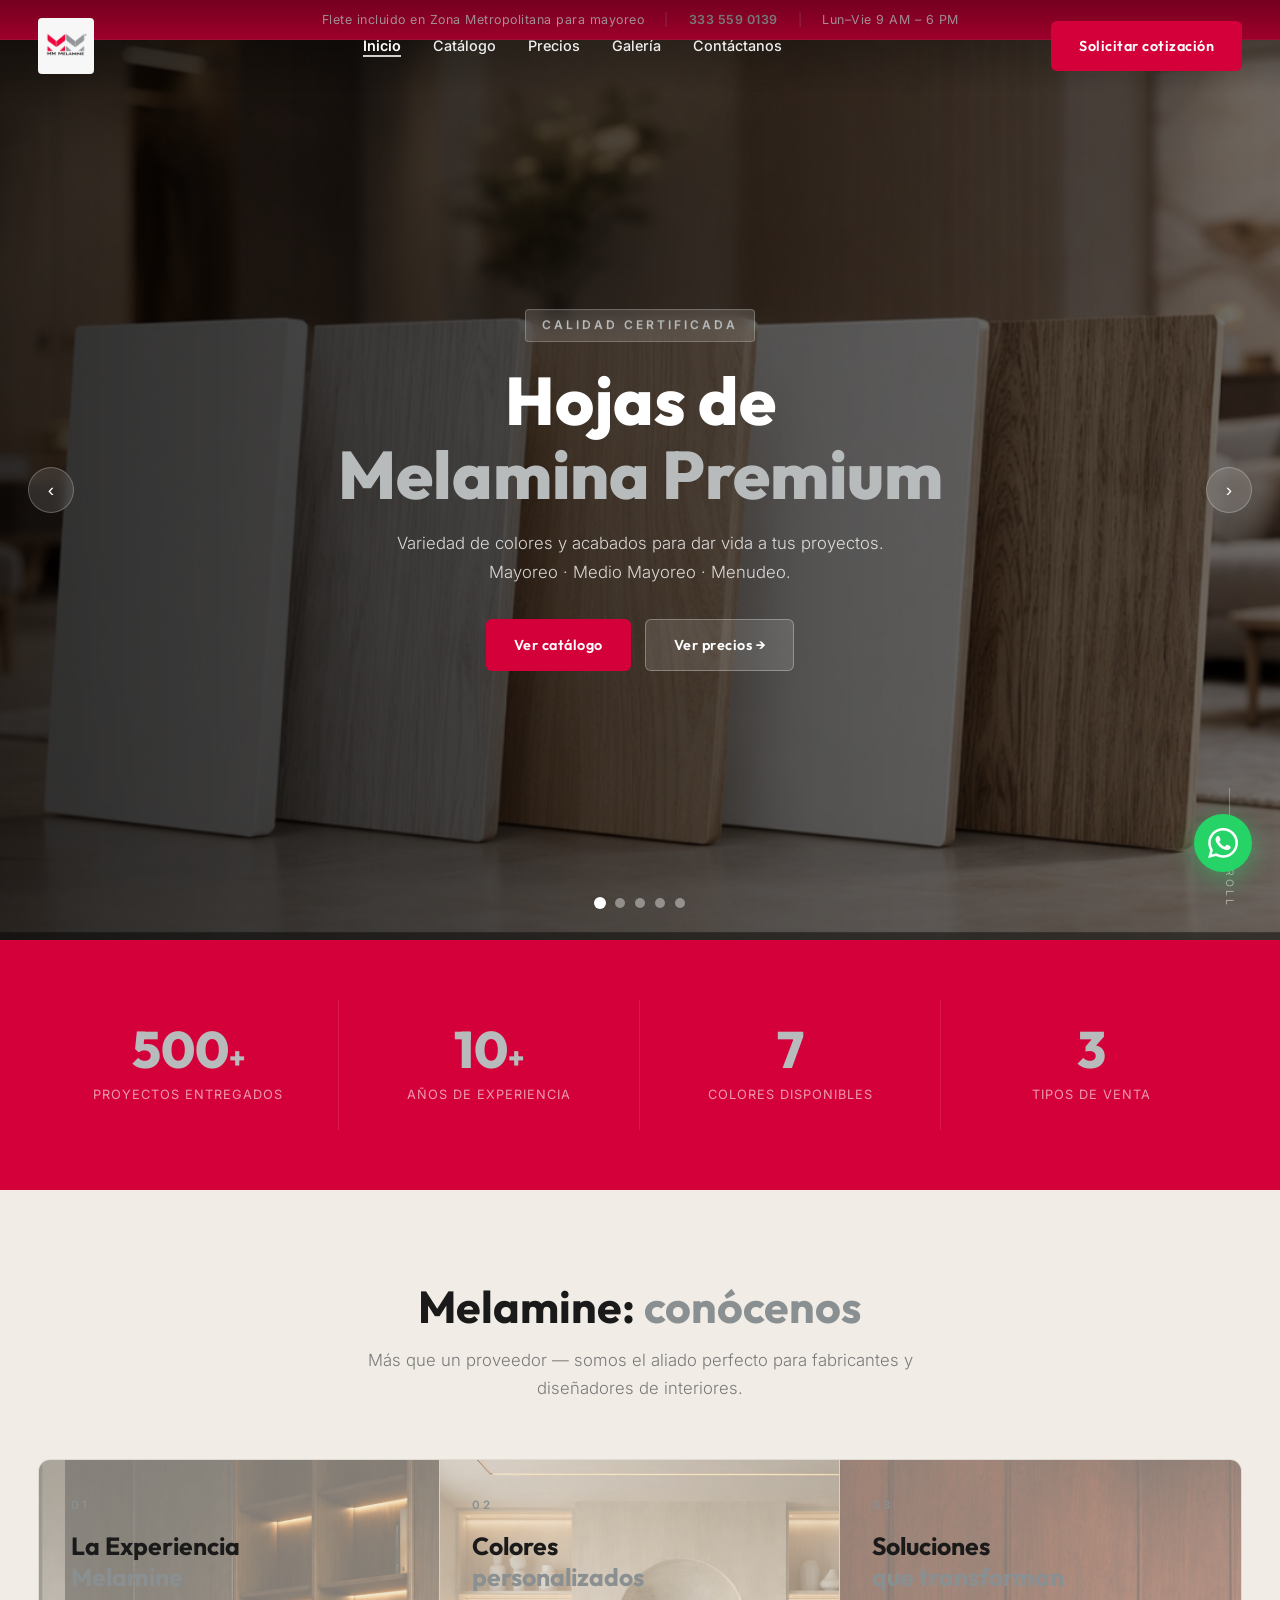
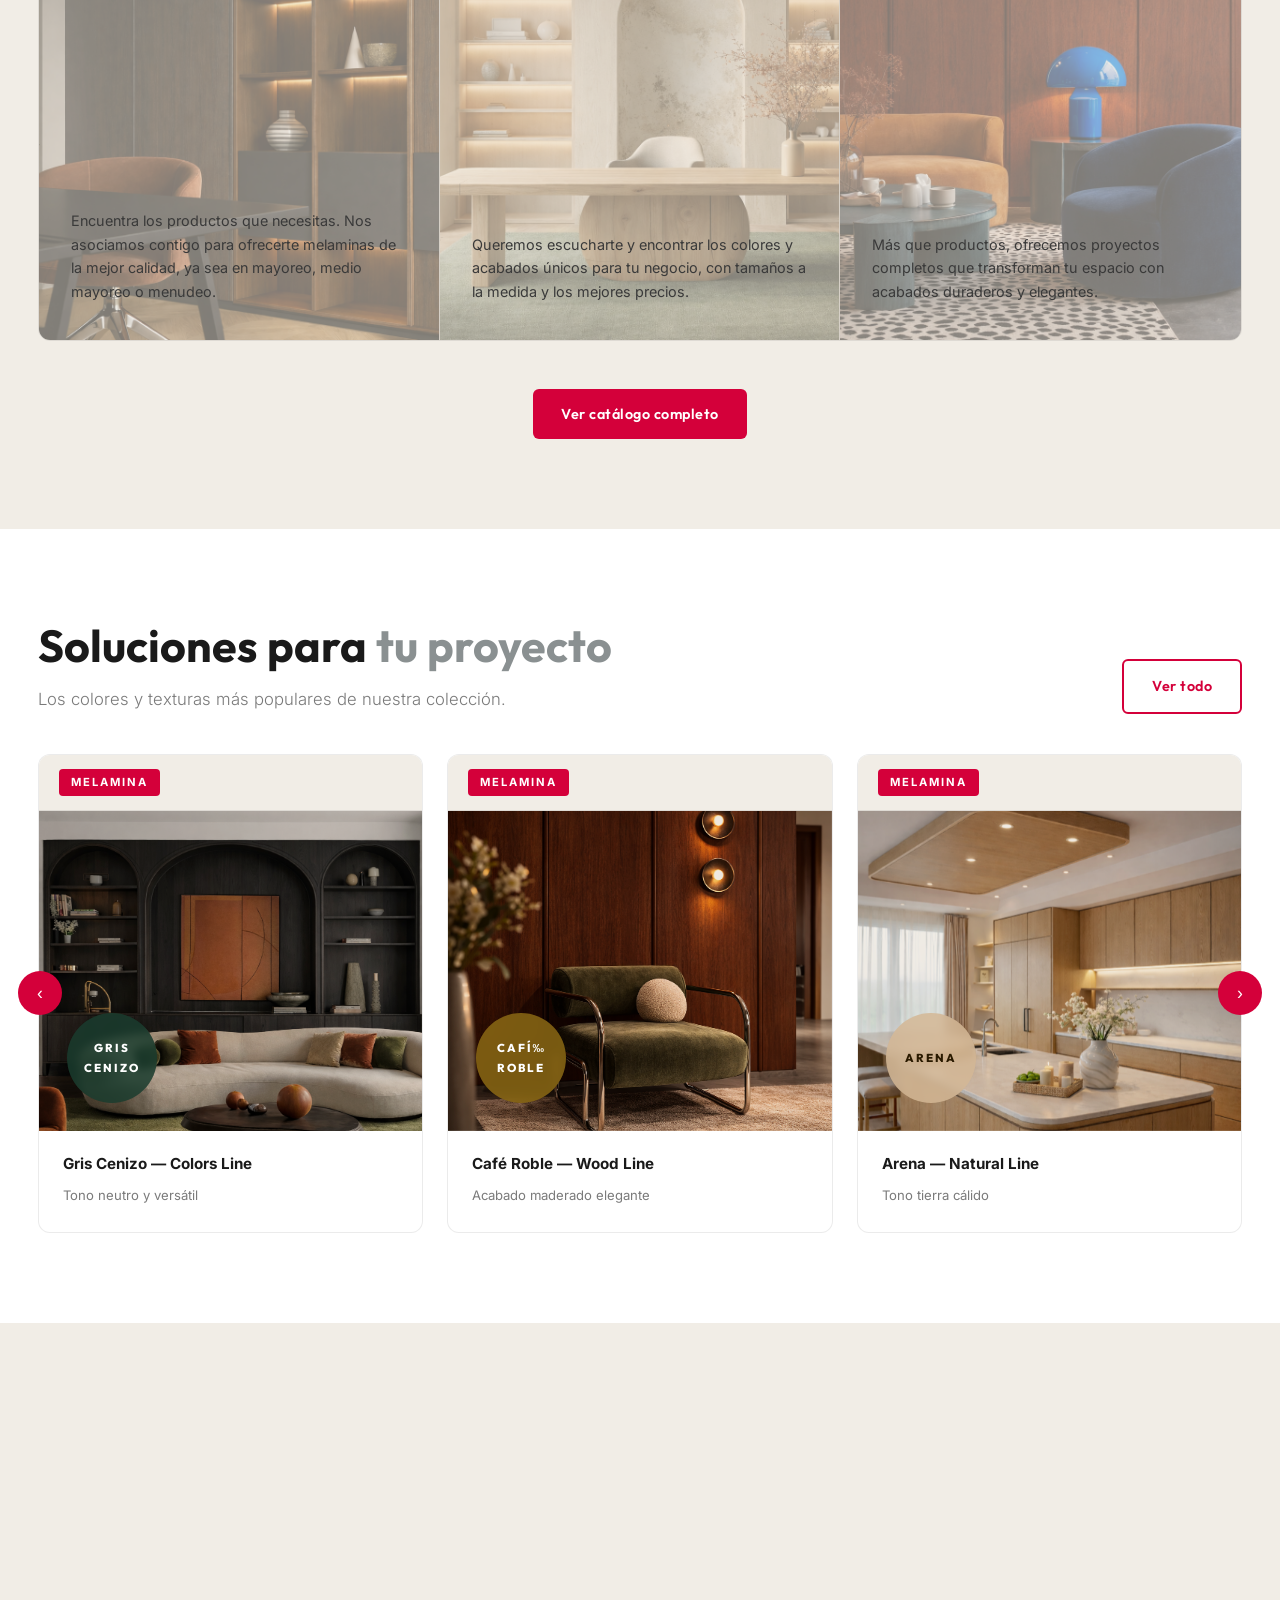
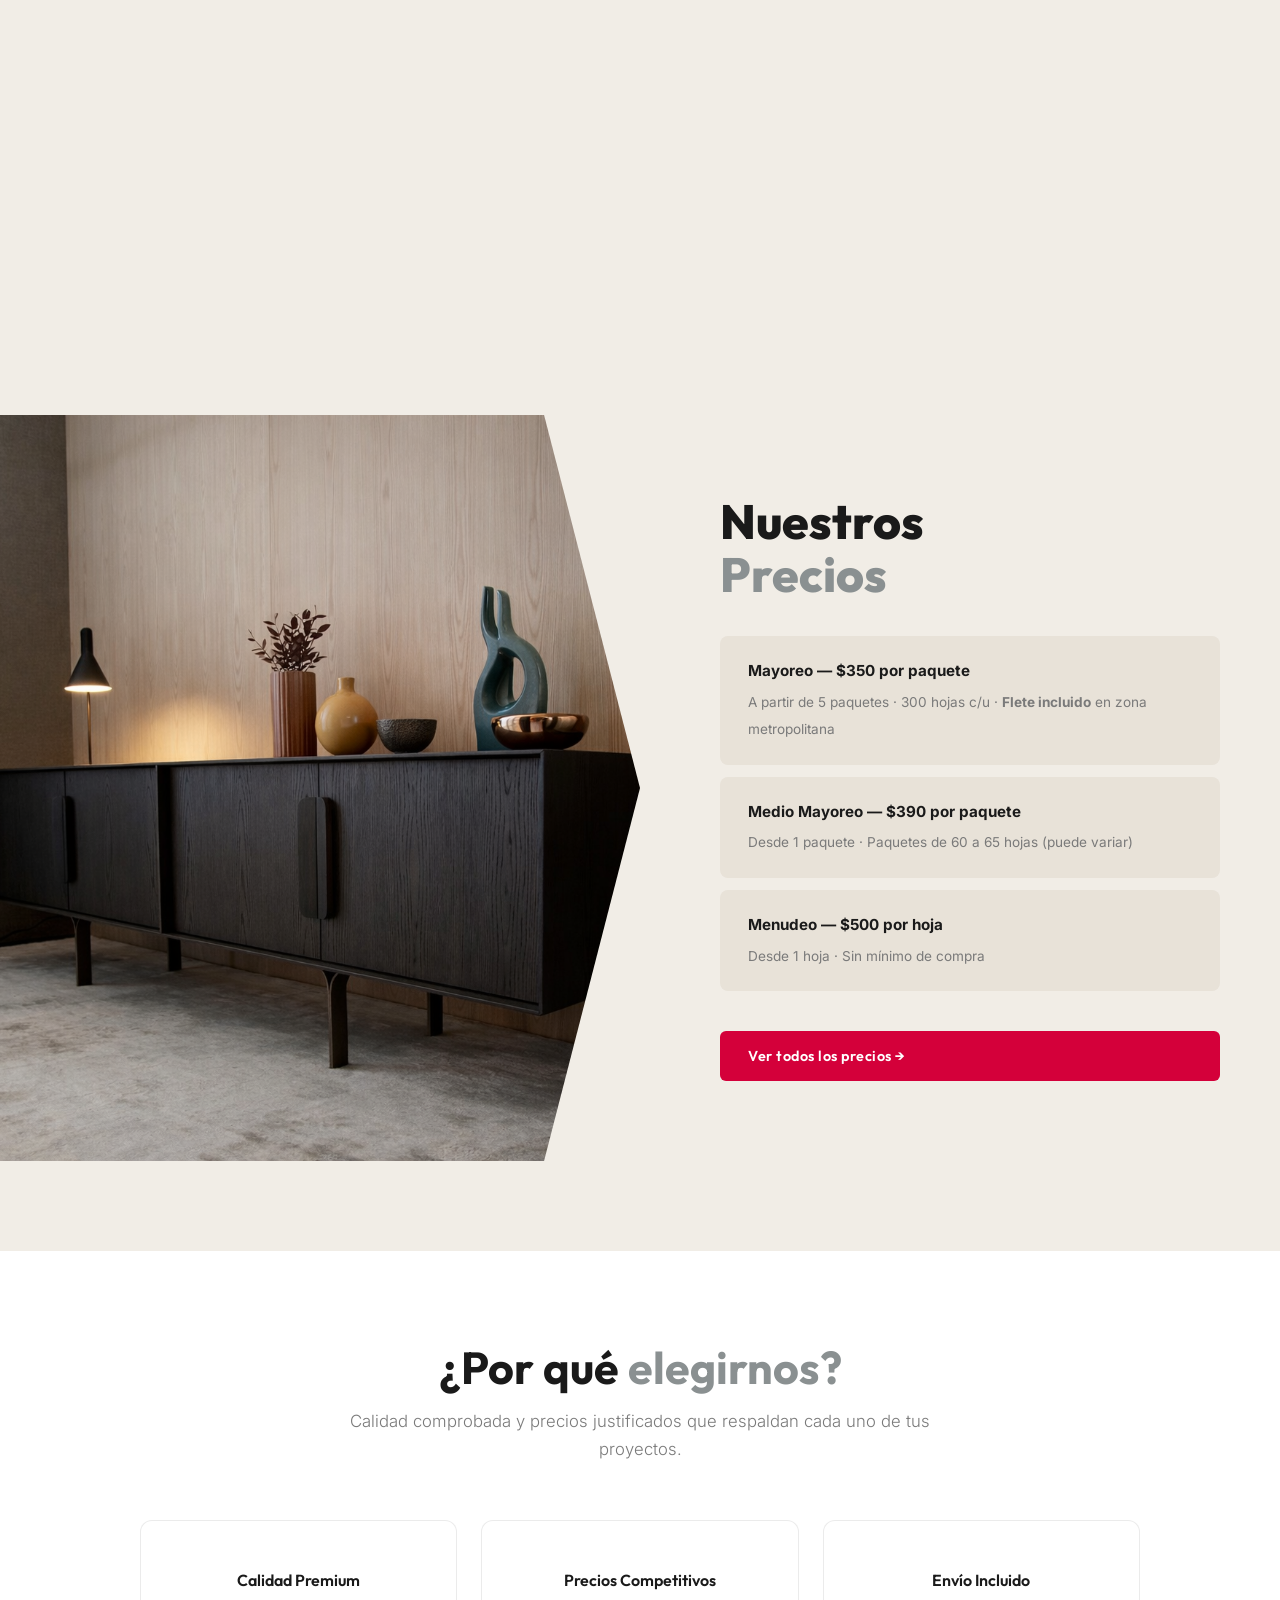
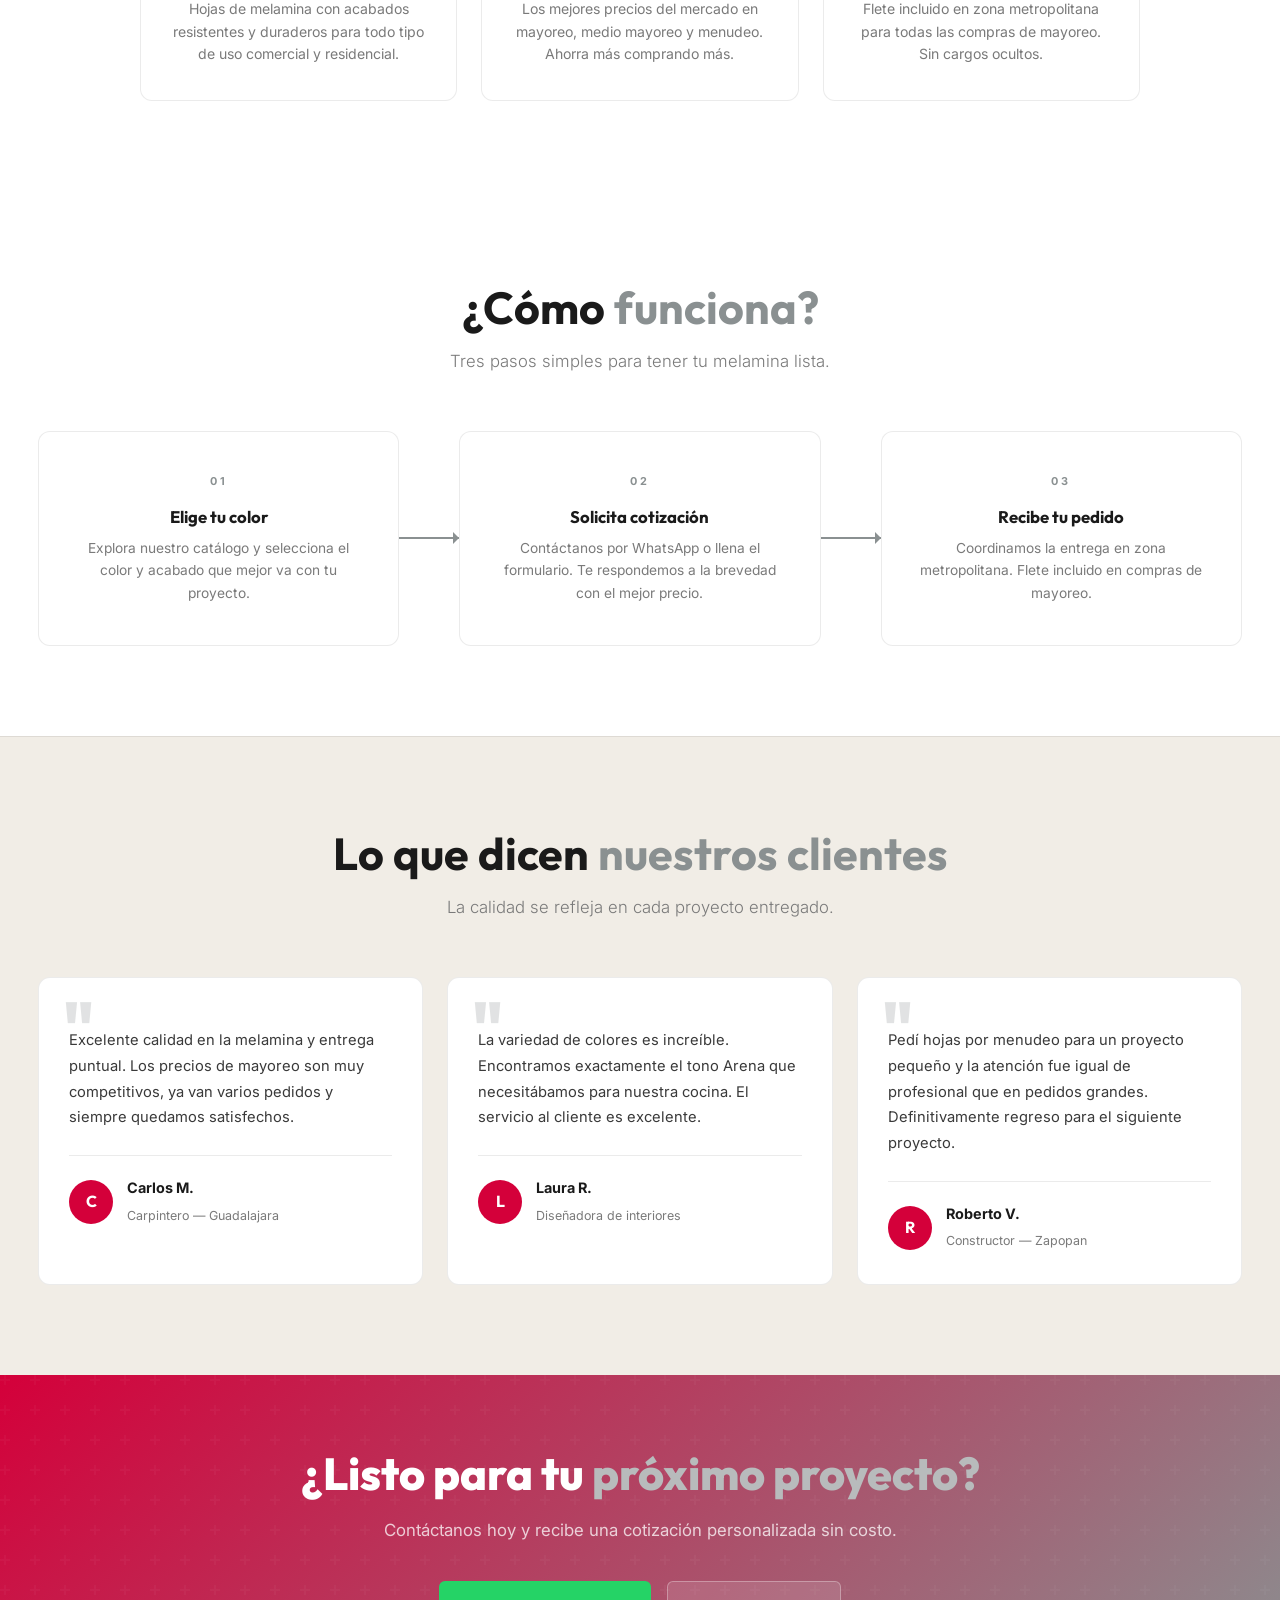
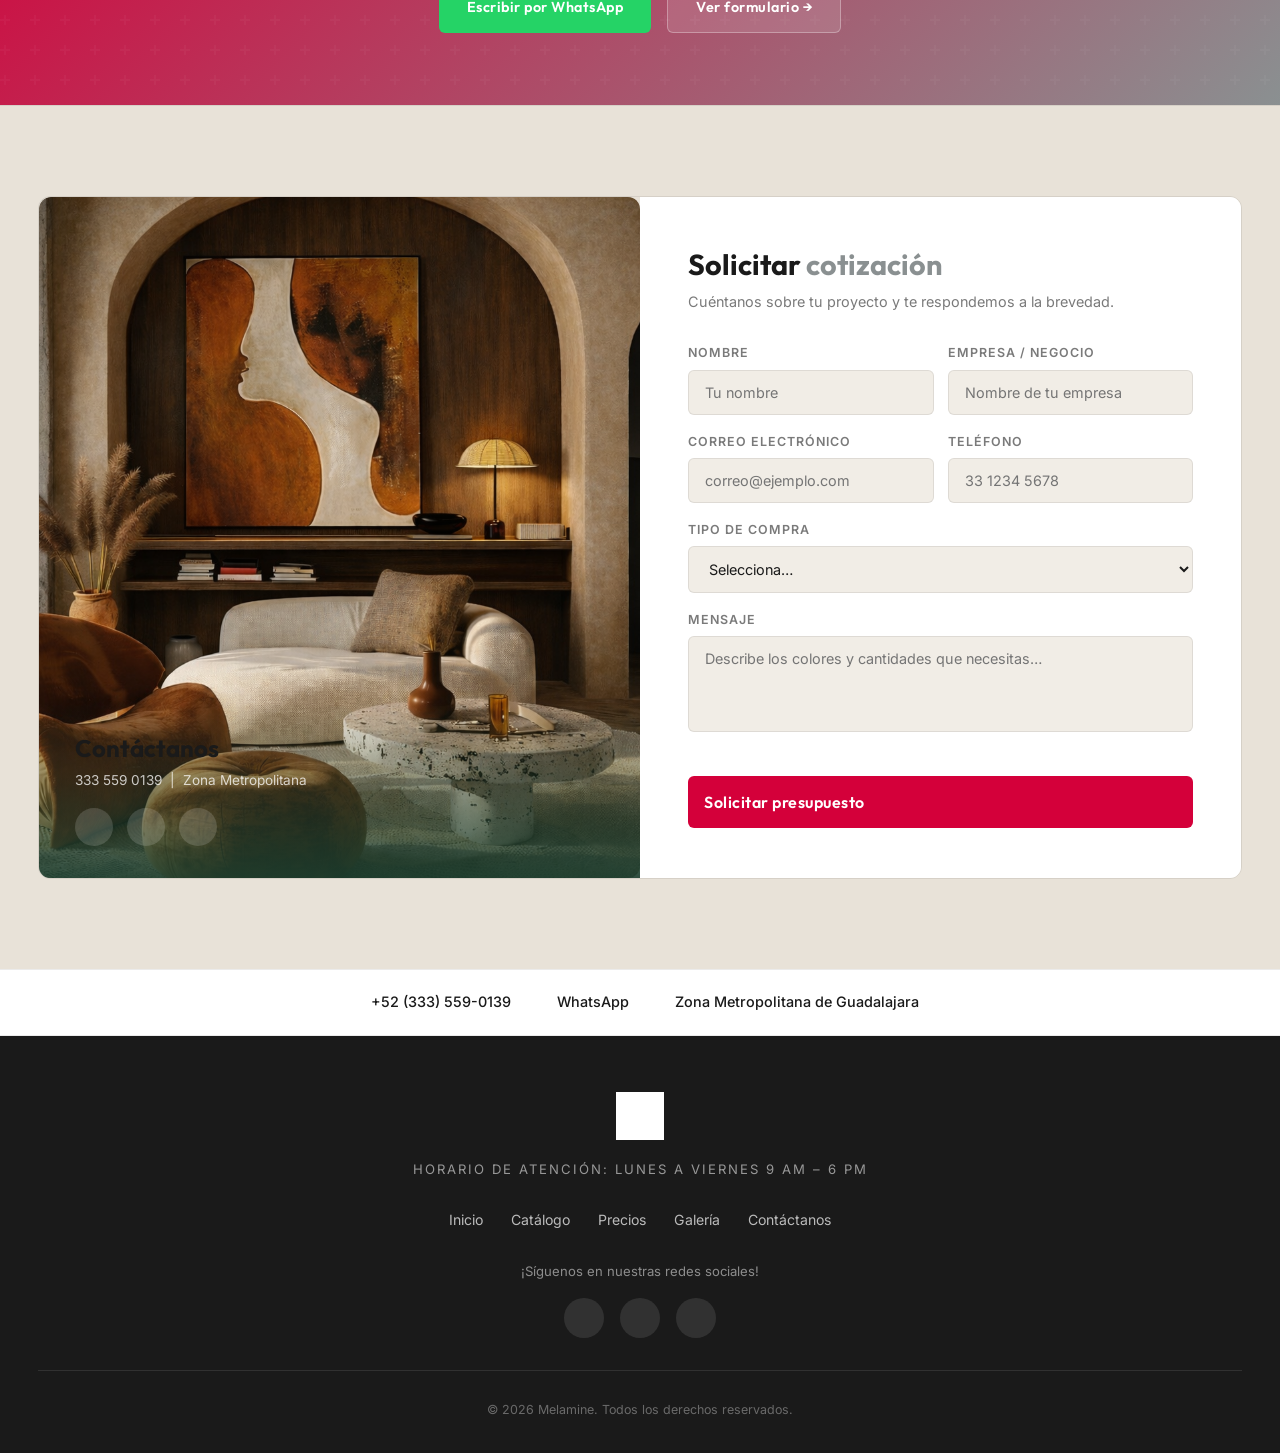
==== html/index.html @ 695b213c "cambios colores" ====
<!DOCTYPE html>
<html lang="es">

<head>
  <meta charset="UTF-8">
  <meta name="viewport" content="width=device-width, initial-scale=1.0">
  <meta name="description"
    content="Melamine – Hojas de melamina de alta calidad. Mayoreo, medio mayoreo y menudeo. Envío en zona metropolitana.">
  <meta name="keywords" content="melamina, hojas de melamina, gris cenizo, arena, café roble, blanco frosty">
  <title>Melamine | Inicio</title>
  <link rel="stylesheet" href="../css/base.css">
  <link rel="stylesheet" href="../css/layout.css">
  <link rel="stylesheet" href="../css/components.css">
  <link rel="stylesheet" href="../css/sections.css">
  <link rel="stylesheet" href="../css/responsive.css">
  <link rel="icon" type="image/jpeg" href="../imagenes/logoMmelamine.jpeg">
  <!-- Lucide icons (lightweight SVG icon set, no extra CDN needed — using emoji fallback for icons) -->
</head>

<body>

  <!-- ========== ANNOUNCEMENT BAR ========== -->
  <div class="announcement-bar">
    <div class="announcement-inner">
      <span> Flete incluido en Zona Metropolitana para mayoreo</span>
      <span class="ann-sep">|</span>
      <span> <a href="tel:3335590139">333 559 0139</a></span>
      <span class="ann-sep">|</span>
      <span>Lun–Vie 9 AM – 6 PM</span>
    </div>
  </div>

  <!-- ========== NAVBAR ========== -->
  <nav class="navbar" id="navbar">
    <div class="container">
      <a href="index.html" class="nav-logo">
        <img src="../imagenes/logoMmelamine.jpeg" alt="MM Melamine" class="nav-logo-img">
      </a>
      <ul class="nav-links" id="navLinks">
        <li><a href="index.html" class="active">Inicio</a></li>
        <li><a href="catalogo.html">Catálogo</a></li>
        <li><a href="precios.html">Precios</a></li>
        <li><a href="galeria.html">Galería</a></li>
        <li><a href="contacto.html">Contáctanos</a></li>
      </ul>
      <a href="contacto.html" class="btn btn-green nav-cta">Solicitar cotización</a>
      <button class="nav-toggle" id="navToggle" aria-label="Abrir menú">
        <span></span><span></span><span></span>
      </button>
    </div>
  </nav>

  <!-- ========== HERO – Full-width slider ========== -->
  <section class="hero" id="inicio">
    <div class="hero-slides">
      <!-- Slide 1 -->
      <div class="hero-slide active">
        <img src="../imagenes/melamineimg1.jpeg" alt="Melamina en cocina moderna">
        <div class="hero-overlay"></div>
        <div class="hero-content">
          <div class="hero-tag">Calidad certificada</div>
          <h1>Hojas de<br><span>Melamina Premium</span></h1>
          <p>Variedad de colores y acabados para dar vida a tus proyectos.<br>Mayoreo · Medio Mayoreo · Menudeo.</p>
          <div style="display:flex; gap:14px; flex-wrap:wrap;">
            <a href="catalogo.html" class="btn btn-green">Ver catálogo</a>
            <a href="precios.html" class="btn"
              style="background:rgba(255,255,255,0.12); border:1px solid rgba(255,255,255,0.3); color:#fff;">Ver precios
              →</a>
          </div>
        </div>
      </div>
      <!-- Slide 2 -->
      <div class="hero-slide">
        <img src="../imagenes/melamineimg2.jpeg" alt="Variedad de acabados de melamina">
        <div class="hero-overlay"></div>
        <div class="hero-content">
          <div class="hero-tag">Nouvelle collection</div>
          <h1>Acabados naturales<br><span>para cada espacio</span></h1>
          <p>Desde tonos madera cálidos hasta blancos premium de alta resistencia.</p>
          <div style="display:flex; gap:14px; flex-wrap:wrap;">
            <a href="galeria.html" class="btn btn-green">Ver galería</a>
            <a href="contacto.html" class="btn"
              style="background:rgba(255,255,255,0.12); border:1px solid rgba(255,255,255,0.3); color:#fff;">Contactar
              →</a>
          </div>
        </div>
      </div>
      <!-- Slide 3 -->
      <div class="hero-slide">
        <img src="../imagenes/Fotos_Madera/CAOBA%20RUG/caoba%20rug1.png" alt="Melamina Caoba Rug">
        <div class="hero-overlay"></div>
        <div class="hero-content">
          <div class="hero-tag">Línea Madera</div>
          <h1>Tonos Cálidos<br><span>para cada espacio</span></h1>
          <p>Acabados de madera con vetas naturales que dan calidez y elegancia a tus proyectos.</p>
          <div style="display:flex; gap:14px; flex-wrap:wrap;">
            <a href="catalogo.html" class="btn btn-green">Ver catálogo</a>
            <a href="precios.html" class="btn"
              style="background:rgba(255,255,255,0.12); border:1px solid rgba(255,255,255,0.3); color:#fff;">Ver precios
              →</a>
          </div>
        </div>
      </div>
      <!-- Slide 4 -->
      <div class="hero-slide">
        <img src="../imagenes/Fotos_Madera/AMAPA/AMAPA%20R.png" alt="Melamina Amapa">
        <div class="hero-overlay"></div>
        <div class="hero-content">
          <div class="hero-tag">Colección Natural</div>
          <h1>Texturas Únicas<br><span>con sello propio</span></h1>
          <p>Más de 25 colores y acabados para fabricantes de muebles y diseñadores de interiores.</p>
          <div style="display:flex; gap:14px; flex-wrap:wrap;">
            <a href="galeria.html" class="btn btn-green">Ver galería</a>
            <a href="contacto.html" class="btn"
              style="background:rgba(255,255,255,0.12); border:1px solid rgba(255,255,255,0.3); color:#fff;">Contactar
              →</a>
          </div>
        </div>
      </div>
      <!-- Slide 5 -->
      <div class="hero-slide">
        <img src="../imagenes/Fotos_Madera/ENCINO%20DAKAR/ENCINO%20DAKAR%20R%20(2).png" alt="Melamina Encino Dakar">
        <div class="hero-overlay"></div>
        <div class="hero-content">
          <div class="hero-tag">Mayoreo disponible</div>
          <h1>Calidad certificada<br><span>al mejor precio</span></h1>
          <p>Mayoreo · Medio Mayoreo · Menudeo. Flete incluido en zona metropolitana.</p>
          <div style="display:flex; gap:14px; flex-wrap:wrap;">
            <a href="precios.html" class="btn btn-green">Ver precios</a>
            <a href="contacto.html" class="btn"
              style="background:rgba(255,255,255,0.12); border:1px solid rgba(255,255,255,0.3); color:#fff;">Cotizar
              →</a>
          </div>
        </div>
      </div>
    </div>

    <!-- Nav arrows -->
    <button class="hero-arrow prev" id="heroPrev">&#8249;</button>
    <button class="hero-arrow next" id="heroNext">&#8250;</button>

    <!-- Dots -->
    <div class="hero-dots" id="heroDots">
      <button class="hero-dot active" data-slide="0"></button>
      <button class="hero-dot" data-slide="1"></button>
      <button class="hero-dot" data-slide="2"></button>
      <button class="hero-dot" data-slide="3"></button>
      <button class="hero-dot" data-slide="4"></button>
    </div>

    <div class="hero-scroll">Scroll</div>
  </section>

  <!-- ========== STATS COUNTER ========== -->
  <section class="stats-section">
    <div class="container">
      <div class="stats-grid">
        <div class="stat-item">
          <span class="stat-num" data-target="500">0</span><span class="stat-plus">+</span>
          <span class="stat-label">Proyectos entregados</span>
        </div>
        <div class="stat-item">
          <span class="stat-num" data-target="10">0</span><span class="stat-plus">+</span>
          <span class="stat-label">Años de experiencia</span>
        </div>
        <div class="stat-item">
          <span class="stat-num" data-target="7">0</span>
          <span class="stat-label">Colores disponibles</span>
        </div>
        <div class="stat-item">
          <span class="stat-num" data-target="3">0</span>
          <span class="stat-label">Tipos de venta</span>
        </div>
      </div>
    </div>
  </section>

  <!-- ========== CONí“CENOS – 3-col experience blocks ========== -->
  <section class="section section-bg-cream" id="conocenos">
    <div class="container">
      <div class="section-header animate-on-scroll" style="text-align:center;">
        <h2 class="section-title">Melamine: <span class="highlight-green">conócenos</span></h2>
        <p class="section-subtitle" style="margin:12px auto 0;">Más que un proveedor — somos el aliado perfecto para
          fabricantes y diseñadores de interiores.</p>
      </div>
      <div class="experience-grid animate-on-scroll">
        <!-- Card 1 -->
        <div class="exp-card">
          <div class="exp-card-img"
            style="background-image:url('../imagenes/Fotos_Madera/FRESNO/FRESNO%20R%20(1).png')"></div>
          <div class="exp-card-content">
            <div class="exp-card-num">01</div>
            <h3>La Experiencia<br><span>Melamine</span></h3>
          </div>
          <div class="exp-card-footer">
            <!-- [IMAGEN EN ESPERA: Foto de instalaciones o proceso de producción] -->
            <p>Encuentra los productos que necesitas. Nos asociamos contigo para ofrecerte melaminas de la mejor
              calidad, ya sea en mayoreo, medio mayoreo o menudeo.</p>
          </div>
        </div>
        <!-- Card 2 -->
        <div class="exp-card">
          <div class="exp-card-img"
            style="background-image:url('../imagenes/Fotos_Madera/Encino%20Algod%C3%B3n/encino%20algod%C3%B3n%20r%20(2).png')">
          </div>
          <div class="exp-card-content">
            <div class="exp-card-num">02</div>
            <h3>Colores<br><span>personalizados</span></h3>
          </div>
          <div class="exp-card-footer">
            <!-- [IMAGEN EN ESPERA: Foto de proyectos personalizados / closets / cocinas] -->
            <p>Queremos escucharte y encontrar los colores y acabados únicos para tu negocio, con tamaños a la medida y
              los mejores precios.</p>
          </div>
        </div>
        <!-- Card 3 -->
        <div class="exp-card">
          <div class="exp-card-img" style="background-image:url('../imagenes/Fotos_Madera/CAOBA/caoba2.png')"></div>
          <div class="exp-card-content">
            <div class="exp-card-num">03</div>
            <h3>Soluciones<br><span>que transforman</span></h3>
          </div>
          <div class="exp-card-footer">
            <!-- [IMAGEN EN ESPERA: Foto de ambiente terminado (cocina, oficina, recámara)] -->
            <p>Más que productos, ofrecemos proyectos completos que transforman tu espacio con acabados duraderos y
              elegantes.</p>
          </div>
        </div>
      </div>
      <div class="experience-section-cta animate-on-scroll">
        <a href="catalogo.html" class="btn btn-green">Ver catálogo completo</a>
      </div>
    </div>
  </section>

  <!-- ========== SOLUCIONES – Product carousel ========== -->
  <section class="section solutions-section" id="soluciones">
    <div class="container">
      <div class="solutions-header animate-on-scroll">
        <div>
          <h2 class="section-title">Soluciones para <span class="highlight-green">tu proyecto</span></h2>
          <p class="section-subtitle">Los colores y texturas más populares de nuestra colección.</p>
        </div>
        <a href="catalogo.html" class="btn btn-outline-dark">Ver todo</a>
      </div>

      <div class="solutions-slider-wrap animate-on-scroll" style="position:relative;">
        <button class="slider-nav prev" id="solPrev">&#8249;</button>
        <div class="solutions-track" id="solutionsTrack">
          <!-- Card A: Gris Cenizo -->
          <div class="solution-card">
            <div class="solution-card-header">
              <span class="solution-brand-badge">Melamina</span>
            </div>
            <div class="solution-card-img">
              <!-- [IMAGEN EN ESPERA: Foto de ambiente con melamina Gris Cenizo] -->
              <img src="../imagenes/Fotos_Madera/ENCINO%20CENIZO/ENCINO%20CENIZO%20R%20(1).png" alt="Encino Cenizo"
                style="width:100%;height:100%;object-fit:cover;">
              <div class="solution-circle-tag">GRIS<br>CENIZO</div>
            </div>
            <div class="solution-card-body">
              <strong>Gris Cenizo — Colors Line</strong>
              <span>Tono neutro y versátil</span>
            </div>
          </div>
          <!-- Card B: Café Roble -->
          <div class="solution-card">
            <div class="solution-card-header">
              <span class="solution-brand-badge">Melamina</span>
            </div>
            <div class="solution-card-img">
              <!-- [IMAGEN EN ESPERA: Foto de ambiente con melamina Café Roble] -->
              <img src="../imagenes/Fotos_Madera/CAOBA/caoba1.png" alt="Caoba"
                style="width:100%;height:100%;object-fit:cover;">
              <div class="solution-circle-tag" style="background:rgba(139,105,20,0.85);">CAFí‰<br>ROBLE</div>
            </div>
            <div class="solution-card-body">
              <strong>Café Roble — Wood Line</strong>
              <span>Acabado maderado elegante</span>
            </div>
          </div>
          <!-- Card C: Arena -->
          <div class="solution-card">
            <div class="solution-card-header">
              <span class="solution-brand-badge">Melamina</span>
            </div>
            <div class="solution-card-img">
              <!-- [IMAGEN EN ESPERA: Foto de ambiente con melamina Arena] -->
              <img src="../imagenes/Fotos_Madera/Fresno%20Avena/fresno%20avena%20r.png" alt="Fresno Avena"
                style="width:100%;height:100%;object-fit:cover;">
              <div class="solution-circle-tag" style="background:rgba(212,184,150,0.85); color:#2a1a00;">ARENA</div>
            </div>
            <div class="solution-card-body">
              <strong>Arena — Natural Line</strong>
              <span>Tono tierra cálido</span>
            </div>
          </div>
          <!-- Card D: Blanco Brilloso -->
          <div class="solution-card">
            <div class="solution-card-header">
              <span class="solution-brand-badge">Melamina</span>
            </div>
            <div class="solution-card-img">
              <!-- [IMAGEN EN ESPERA: Foto de ambiente con melamina Blanco Brilloso] -->
              <img src="../imagenes/Fotos_Madera/ENCINO%20ALPISTE/encino%20alpiste%20(1).png" alt="Encino Alpiste"
                style="width:100%;height:100%;object-fit:cover;">
              <div class="solution-circle-tag" style="background:rgba(200,200,200,0.85); color:#1a1a1a;">
                BLANCO<br>BRILLOSO</div>
            </div>
            <div class="solution-card-body">
              <strong>Blanco Brilloso — Gloss Line</strong>
              <span>Alto brillo, máxima limpieza</span>
            </div>
          </div>
        </div>
        <button class="slider-nav next" id="solNext">&#8250;</button>
      </div>
    </div>
  </section>

  <!-- ========== NUESTROS COLORES – Brand Tabs ========== -->
  <section class="section brands-section" id="colores">
    <div class="container">
      <div class="brands-header animate-on-scroll">
        <h2 class="section-title">Nuestros <span class="highlight-green">colores</span></h2>
        <a href="catalogo.html" class="btn btn-outline-dark">Ver todo</a>
      </div>

      <div class="brands-layout animate-on-scroll">
        <!-- Tabs (left) -->
        <div class="brands-tabs" id="brandTabs">
          <button class="brand-tab active" data-category="maderas"> Maderas</button>
          <button class="brand-tab" data-category="solidos"> Sólidos</button>
          <button class="brand-tab" data-category="grises"> Grises</button>
        </div>

        <!-- Product grid (right) -->
        <div class="brands-grid" id="brandsGrid">
          <!-- Maderas (default visible) -->
          <div class="brand-product-card" data-cat="maderas">
            <div class="brand-product-card-img">
              <img src="../imagenes/Fotos_Madera/CAOBA/caoba3.png" alt="Caoba"
                style="width:100%;height:100%;object-fit:cover;">
            </div>
            <div class="brand-product-card-footer">
              <p>Café Roble</p>
            </div>
          </div>
          <div class="brand-product-card" data-cat="maderas">
            <div class="brand-product-card-img">
              <img src="../imagenes/Fotos_Madera/Fresno%20Avena/fresno%20avena%202.png" alt="Fresno Avena"
                style="width:100%;height:100%;object-fit:cover;">
            </div>
            <div class="brand-product-card-footer">
              <p>Arena</p>
            </div>
          </div>
          <div class="brand-product-card" data-cat="maderas">
            <div class="brand-product-card-img">
              <img src="../imagenes/Fotos_Madera/Roble%20Avellana/roble%20avellana%20r%20(1).png" alt="Roble Avellana"
                style="width:100%;height:100%;object-fit:cover;">
            </div>
            <div class="brand-product-card-footer">
              <p>Roble Oscuro</p>
            </div>
          </div>
          <!-- Sólidos (hidden by default) -->
          <div class="brand-product-card" data-cat="solidos" style="display:none;">
            <div class="brand-product-card-img">
              <img src="../imagenes/Fotos_Madera/ENCINO%20ALPISTE/encino%20alpiste%20(2).png" alt="Encino Alpiste"
                style="width:100%;height:100%;object-fit:cover;">
            </div>
            <div class="brand-product-card-footer">
              <p>Blanco Sólido</p>
            </div>
          </div>
          <div class="brand-product-card" data-cat="solidos" style="display:none;">
            <div class="brand-product-card-img">
              <img src="../imagenes/Fotos_Madera/LINO%20SERRA/LINO%20SERRA%202.png" alt="Lino Serra"
                style="width:100%;height:100%;object-fit:cover;">
            </div>
            <div class="brand-product-card-footer">
              <p>Blanco Mate</p>
            </div>
          </div>
          <div class="brand-product-card" data-cat="solidos" style="display:none;">
            <div class="brand-product-card-img">
              <img src="../imagenes/Fotos_Madera/ENCINO%20CENIZO/ENCINO%20CENIZO%20R%20(1).png" alt="Encino Cenizo"
                style="width:100%;height:100%;object-fit:cover;">
            </div>
            <div class="brand-product-card-footer">
              <p>Blanco Brilloso</p>
            </div>
          </div>
          <!-- Grises (hidden by default) -->
          <div class="brand-product-card" data-cat="grises" style="display:none;">
            <div class="brand-product-card-img">
              <img src="../imagenes/Fotos_Madera/ENCINO%20DAKAR/ENCINO%20DAKAR%20R%20(2).png" alt="Encino Dakar"
                style="width:100%;height:100%;object-fit:cover;">
            </div>
            <div class="brand-product-card-footer">
              <p>Gris Cenizo</p>
            </div>
          </div>
          <div class="brand-product-card" data-cat="grises" style="display:none;">
            <div class="brand-product-card-img">
              <img src="../imagenes/Fotos_Madera/EXPRESSO/EXPRESSO%20B%20(1).png" alt="Expresso"
                style="width:100%;height:100%;object-fit:cover;">
            </div>
            <div class="brand-product-card-footer">
              <p>Gris Oscuro</p>
            </div>
          </div>
          <div class="brand-product-card" data-cat="grises" style="display:none;">
            <div class="brand-product-card-img">
              <img src="../imagenes/Fotos_Madera/LOMBARD%C3%8DA/LOMBARD%C3%8DA%20R%20(1).png" alt="Lombardía"
                style="width:100%;height:100%;object-fit:cover;">
            </div>
            <div class="brand-product-card-footer">
              <p>Gris Perla</p>
            </div>
          </div>
        </div>
      </div>
    </div>
  </section>

  <!-- ========== PRECIOS – Certifications-style split ========== -->
  <section class="certs-section section" id="precios-info">
    <div class="certs-layout">
      <!-- Image col (clipped) -->
      <div class="certs-image-col">
        <img src="../imagenes/Fotos_Madera/ENCINO%20DAKAR/ENCINO%20DAKAR%20R%20(1).png" alt="Cocina con melamina"
          style="width:100%; height:100%; object-fit:cover; display:block; min-height:600px;">
      </div>
      <!-- Content col -->
      <div class="certs-content-col animate-on-scroll">
        <h2 class="certs-title">Nuestros<br><span class="highlight-green">Precios</span></h2>
        <div class="cert-block">
          <strong> Mayoreo — $350 por paquete</strong>
          <span>A partir de 5 paquetes · 300 hojas c/u · <b>Flete incluido</b> en zona metropolitana</span>
        </div>
        <div class="cert-block">
          <strong> Medio Mayoreo — $390 por paquete</strong>
          <span>Desde 1 paquete · Paquetes de 60 a 65 hojas (puede variar)</span>
        </div>
        <div class="cert-block">
          <strong> Menudeo — $500 por hoja</strong>
          <span>Desde 1 hoja · Sin mínimo de compra</span>
        </div>
        <a href="precios.html" class="btn btn-green" style="margin-top:28px;">Ver todos los precios →</a>
      </div>
    </div>
  </section>

  <!-- ========== BENEFICIOS ========== -->
  <section class="section section-bg-white" id="beneficios">
    <div class="container">
      <div class="section-header animate-on-scroll" style="text-align:center;">
        <h2 class="section-title">¿Por qué <span class="highlight-green">elegirnos?</span></h2>
        <p class="section-subtitle" style="margin:12px auto 0;">Calidad comprobada y precios justificados que respaldan
          cada uno de tus proyectos.</p>
      </div>
      <div class="features-grid animate-on-scroll">
        <div class="feature-card">
          <div class="feature-icon"></div>
          <h3>Calidad Premium</h3>
          <p>Hojas de melamina con acabados resistentes y duraderos para todo tipo de uso comercial y residencial.</p>
        </div>
        <div class="feature-card">
          <div class="feature-icon"></div>
          <h3>Precios Competitivos</h3>
          <p>Los mejores precios del mercado en mayoreo, medio mayoreo y menudeo. Ahorra más comprando más.</p>
        </div>
        <div class="feature-card">
          <div class="feature-icon"></div>
          <h3>Envío Incluido</h3>
          <p>Flete incluido en zona metropolitana para todas las compras de mayoreo. Sin cargos ocultos.</p>
        </div>
      </div>
    </div>
  </section>

  <!-- ========== Cí“MO FUNCIONA ========== -->
  <section class="section section-bg-white process-section" id="proceso">
    <div class="container">
      <div class="section-header animate-on-scroll" style="text-align:center;">
        <h2 class="section-title">¿Cómo <span class="highlight-green">funciona?</span></h2>
        <p class="section-subtitle" style="margin:12px auto 0;">Tres pasos simples para tener tu melamina lista.</p>
      </div>
      <div class="process-steps animate-on-scroll">
        <div class="process-step">
          <div class="process-step-num">01</div>
          <div class="process-step-icon"></div>
          <h3>Elige tu color</h3>
          <p>Explora nuestro catálogo y selecciona el color y acabado que mejor va con tu proyecto.</p>
        </div>
        <div class="process-connector"></div>
        <div class="process-step">
          <div class="process-step-num">02</div>
          <div class="process-step-icon"></div>
          <h3>Solicita cotización</h3>
          <p>Contáctanos por WhatsApp o llena el formulario. Te respondemos a la brevedad con el mejor precio.</p>
        </div>
        <div class="process-connector"></div>
        <div class="process-step">
          <div class="process-step-num">03</div>
          <div class="process-step-icon"></div>
          <h3>Recibe tu pedido</h3>
          <p>Coordinamos la entrega en zona metropolitana. Flete incluido en compras de mayoreo.</p>
        </div>
      </div>
    </div>
  </section>

  <!-- ========== TESTIMONIOS ========== -->
  <section class="section testimonials-section" id="testimonios">
    <div class="container">
      <div class="section-header animate-on-scroll" style="text-align:center;">
        <h2 class="section-title">Lo que dicen <span class="highlight-green">nuestros clientes</span></h2>
        <p class="section-subtitle" style="margin:12px auto 0;">La calidad se refleja en cada proyecto entregado.</p>
      </div>
      <div class="testimonials-grid animate-on-scroll">
        <div class="testimonial-card">
          <div class="testimonial-quote">"</div>
          <div class="testimonial-stars"></div>
          <p>Excelente calidad en la melamina y entrega puntual. Los precios de mayoreo son muy competitivos, ya van
            varios pedidos y siempre quedamos satisfechos.</p>
          <div class="testimonial-author">
            <div class="testimonial-avatar">C</div>
            <div>
              <strong>Carlos M.</strong>
              <span>Carpintero — Guadalajara</span>
            </div>
          </div>
        </div>
        <div class="testimonial-card">
          <div class="testimonial-quote">"</div>
          <div class="testimonial-stars"></div>
          <p>La variedad de colores es increíble. Encontramos exactamente el tono Arena que necesitábamos para nuestra
            cocina. El servicio al cliente es excelente.</p>
          <div class="testimonial-author">
            <div class="testimonial-avatar">L</div>
            <div>
              <strong>Laura R.</strong>
              <span>Diseñadora de interiores</span>
            </div>
          </div>
        </div>
        <div class="testimonial-card">
          <div class="testimonial-quote">"</div>
          <div class="testimonial-stars"></div>
          <p>Pedí hojas por menudeo para un proyecto pequeño y la atención fue igual de profesional que en pedidos
            grandes. Definitivamente regreso para el siguiente proyecto.</p>
          <div class="testimonial-author">
            <div class="testimonial-avatar">R</div>
            <div>
              <strong>Roberto V.</strong>
              <span>Constructor — Zapopan</span>
            </div>
          </div>
        </div>
      </div>
    </div>
  </section>

  <!-- ========== CTA BANNER ========== -->
  <section class="cta-banner">
    <div class="container">
      <h2>¿Listo para tu <span>próximo proyecto?</span></h2>
      <p>Contáctanos hoy y recibe una cotización personalizada sin costo.</p>
      <div class="cta-banner-btns">
        <a href="https://api.whatsapp.com/send?phone=523335590139&text=Hola%2C%20quisiera%20una%20cotizaci%C3%B3n%20de%20melamina."
          class="btn" style="background:#25D366; color:#fff;" target="_blank" rel="noopener"> Escribir por
          WhatsApp</a>
        <a href="contacto.html" class="btn"
          style="background:rgba(255,255,255,0.12); border:1px solid rgba(255,255,255,0.3); color:#fff;">Ver formulario
          →</a>
      </div>
    </div>
  </section>

  <!-- ========== CONTACTO – Split form section ========== -->
  <section class="section contact-section" id="contacto-form">
    <div class="container">
      <div class="contact-layout animate-on-scroll">
        <!-- Image / info col -->
        <div class="contact-img-col" style="position:relative;">
          <img src="../imagenes/Fotos_Madera/FRESNO/FRESNO%20R%20(2).png" alt="Proyecto con melamina"
            style="width:100%; height:100%; object-fit:cover; display:block; min-height:480px; border-radius:var(--radius-card);">
          <div class="contact-img-overlay">
            <h3>Contáctanos</h3>
            <p> 333 559 0139 &nbsp;|&nbsp; Zona Metropolitana</p>
            <div class="social-row">
              <a href="#" class="social-icon" aria-label="WhatsApp"></a>
              <a href="#" class="social-icon" aria-label="Instagram"></a>
              <a href="#" class="social-icon" aria-label="Facebook"></a>
            </div>
          </div>
        </div>
        <!-- Form col -->
        <div class="contact-form-col">
          <h2>Solicitar <span class="highlight-green">cotización</span></h2>
          <p>Cuéntanos sobre tu proyecto y te respondemos a la brevedad.</p>
          <form id="contactForm" novalidate>
            <div class="form-row">
              <div class="form-group">
                <label for="nombre">Nombre</label>
                <input type="text" id="nombre" placeholder="Tu nombre" required>
              </div>
              <div class="form-group">
                <label for="empresa">Empresa / Negocio</label>
                <input type="text" id="empresa" placeholder="Nombre de tu empresa">
              </div>
            </div>
            <div class="form-row">
              <div class="form-group">
                <label for="email">Correo electrónico</label>
                <input type="email" id="email" placeholder="correo@ejemplo.com" required>
              </div>
              <div class="form-group">
                <label for="telefono">Teléfono</label>
                <input type="tel" id="telefono" placeholder="33 1234 5678">
              </div>
            </div>
            <div class="form-group">
              <label for="tipo">Tipo de compra</label>
              <select id="tipo">
                <option value="">Selecciona…</option>
                <option>Mayoreo (5+ paquetes)</option>
                <option>Medio mayoreo (1&ndash;4 paquetes)</option>
                <option>Menudeo (hojas individuales)</option>
              </select>
            </div>
            <div class="form-group">
              <label for="mensaje">Mensaje</label>
              <textarea id="mensaje" rows="4" placeholder="Describe los colores y cantidades que necesitas…"></textarea>
            </div>
            <button type="submit" class="btn btn-green form-submit">Solicitar presupuesto</button>
          </form>
        </div>
      </div>
    </div>
  </section>

  <!-- ========== WHATSAPP FLOAT ========== -->
  <a href="https://api.whatsapp.com/send?phone=523335590139&text=Hola%2C%20quisiera%20una%20cotizaci%C3%B3n%20de%20melamina."
    class="whatsapp-float" target="_blank" rel="noopener" aria-label="Contactar por WhatsApp">
    <svg viewBox="0 0 24 24" fill="currentColor">
      <path
        d="M17.472 14.382c-.297-.149-1.758-.867-2.03-.967-.273-.099-.471-.148-.67.15-.197.297-.767.966-.94 1.164-.173.199-.347.223-.644.075-.297-.15-1.255-.463-2.39-1.475-.883-.788-1.48-1.761-1.653-2.059-.173-.297-.018-.458.13-.606.134-.133.298-.347.446-.52.149-.174.198-.298.298-.497.099-.198.05-.371-.025-.52-.075-.149-.669-1.612-.916-2.207-.242-.579-.487-.5-.669-.51-.173-.008-.371-.01-.57-.01-.198 0-.52.074-.792.372-.272.297-1.04 1.016-1.04 2.479 0 1.462 1.065 2.875 1.213 3.074.149.198 2.096 3.2 5.077 4.487.709.306 1.262.489 1.694.625.712.227 1.36.195 1.871.118.571-.085 1.758-.719 2.006-1.413.248-.694.248-1.289.173-1.413-.074-.124-.272-.198-.57-.347m-5.421 7.403h-.004a9.87 9.87 0 01-5.031-1.378l-.361-.214-3.741.982.998-3.648-.235-.374a9.86 9.86 0 01-1.51-5.26c.001-5.45 4.436-9.884 9.888-9.884 2.64 0 5.122 1.03 6.988 2.898a9.825 9.825 0 012.893 6.994c-.003 5.45-4.437 9.884-9.885 9.884m8.413-18.297A11.815 11.815 0 0012.05 0C5.495 0 .16 5.335.157 11.892c0 2.096.547 4.142 1.588 5.945L.057 24l6.305-1.654a11.882 11.882 0 005.683 1.448h.005c6.554 0 11.89-5.335 11.893-11.893a11.821 11.821 0 00-3.48-8.413z" />
    </svg>
  </a>

  <!-- ========== CONTACT BAR ========== -->
  <div class="contact-bar">
    <div class="contact-bar-inner">
      <div class="contact-bar-item">
        <span></span>
        <a href="tel:3335590139">+52 (333) 559-0139</a>
      </div>
      <div class="contact-bar-item">
        <span></span>
        <a href="https://api.whatsapp.com/send?phone=523335590139&text=Hola%2C%20quisiera%20una%20cotizaci%C3%B3n%20de%20melamina."
          target="_blank" rel="noopener">WhatsApp</a>
      </div>
      <div class="contact-bar-item">
        <span></span>
        <span>Zona Metropolitana de Guadalajara</span>
      </div>
    </div>
  </div>

  <!-- ========== FOOTER ========== -->
  <footer class="footer">
    <div class="container">
      <div class="footer-top">
        <div class="footer-logo">
          <img src="../imagenes/logoMmelamine.jpeg" alt="MM Melamine" class="footer-logo-img" style="filter:brightness(0) invert(1); height:48px;">
        </div>
        <p class="footer-hours">Horario de atención: Lunes a Viernes 9 AM – 6 PM</p>
        <nav class="footer-nav">
          <a href="index.html">Inicio</a>
          <a href="catalogo.html">Catálogo</a>
          <a href="precios.html">Precios</a>
          <a href="galeria.html">Galería</a>
          <a href="contacto.html">Contáctanos</a>
        </nav>
        <p style="font-size:0.82rem; color:rgba(255,255,255,0.5); margin-bottom:16px;">¡Síguenos en nuestras redes
          sociales!</p>
        <div class="footer-social">
          <a href="#" aria-label="Instagram"></a>
          <a href="#" aria-label="Facebook"></a>
          <a href="https://api.whatsapp.com/send?phone=523335590139" aria-label="WhatsApp" target="_blank"></a>
        </div>
      </div>
      <div class="footer-bottom">&copy; 2026 Melamine. Todos los derechos reservados.</div>
    </div>
  </footer>

  <!-- ========== SCRIPTS ========== -->
  <script>
    /*  Navbar scroll  */
    const navbar = document.getElementById('navbar');
    window.addEventListener('scroll', () => {
      navbar.classList.toggle('scrolled', window.scrollY > 60);
    });

    /*  Mobile toggle  */
    const navToggle = document.getElementById('navToggle');
    const navLinks = document.getElementById('navLinks');
    navToggle.addEventListener('click', () => {
      navLinks.classList.toggle('active');
      const spans = navToggle.querySelectorAll('span');
      navToggle.classList.toggle('open');
      if (navToggle.classList.contains('open')) {
        spans[0].style.transform = 'rotate(45deg) translate(5px,5px)';
        spans[1].style.opacity = '0';
        spans[2].style.transform = 'rotate(-45deg) translate(5px,-5px)';
      } else {
        spans[0].style.transform = 'none';
        spans[1].style.opacity = '1';
        spans[2].style.transform = 'none';
      }
    });

    /*  Hero slider  */
    const slides = document.querySelectorAll('.hero-slide');
    const dots = document.querySelectorAll('.hero-dot');
    let current = 0, autoTimer;
    function goSlide(n) {
      slides[current].classList.remove('active');
      dots[current].classList.remove('active');
      current = (n + slides.length) % slides.length;
      slides[current].classList.add('active');
      dots[current].classList.add('active');
    }
    function startAuto() { autoTimer = setInterval(() => goSlide(current + 1), 5000); }
    function resetAuto() { clearInterval(autoTimer); startAuto(); }
    document.getElementById('heroPrev').addEventListener('click', () => { goSlide(current - 1); resetAuto(); });
    document.getElementById('heroNext').addEventListener('click', () => { goSlide(current + 1); resetAuto(); });
    dots.forEach(d => d.addEventListener('click', () => { goSlide(+d.dataset.slide); resetAuto(); }));
    startAuto();

    /*  Product solutions slider  */
    const track = document.getElementById('solutionsTrack');
    const solPrev = document.getElementById('solPrev');
    const solNext = document.getElementById('solNext');
    let solOffset = 0;
    function getCardW() {
      const card = track.querySelector('.solution-card');
      return card ? card.offsetWidth + 24 : 340;
    }
    function updateSolSlider(dir) {
      const maxOffset = -(track.scrollWidth - track.parentElement.offsetWidth);
      solOffset = Math.max(maxOffset, Math.min(0, solOffset + dir * -getCardW()));
      track.style.transform = `translateX(${solOffset}px)`;
      track.style.transition = 'transform 0.5s ease';
    }
    solPrev.addEventListener('click', () => updateSolSlider(-1));
    solNext.addEventListener('click', () => updateSolSlider(1));

    /*  Brand tabs  */
    const tabs = document.querySelectorAll('.brand-tab');
    const productCards = document.querySelectorAll('.brand-product-card');
    tabs.forEach(tab => {
      tab.addEventListener('click', () => {
        tabs.forEach(t => t.classList.remove('active'));
        tab.classList.add('active');
        const cat = tab.dataset.category;
        productCards.forEach(card => {
          card.style.display = card.dataset.cat === cat ? '' : 'none';
        });
      });
    });

    /*  Scroll animations  */
    const observer = new IntersectionObserver(entries => {
      entries.forEach(e => { if (e.isIntersecting) { e.target.classList.add('visible'); observer.unobserve(e.target); } });
    }, { threshold: 0.12 });
    document.querySelectorAll('.animate-on-scroll').forEach(el => observer.observe(el));

    /*  Stats counter  */
    function animateCounter(el, target, duration) {
      let start = 0;
      const step = target / (duration / 16);
      const timer = setInterval(() => {
        start += step;
        if (start >= target) { start = target; clearInterval(timer); }
        el.textContent = Math.floor(start);
      }, 16);
    }
    const statsSection = document.querySelector('.stats-section');
    let counted = false;
    const statsObserver = new IntersectionObserver(entries => {
      entries.forEach(e => {
        if (e.isIntersecting && !counted) {
          counted = true;
          document.querySelectorAll('.stat-num[data-target]').forEach(el => {
            animateCounter(el, +el.dataset.target, 1600);
          });
        }
      });
    }, { threshold: 0.3 });
    if (statsSection) statsObserver.observe(statsSection);

    /*  Contact form  */
    document.getElementById('contactForm').addEventListener('submit', e => {
      e.preventDefault();
      const nombre = document.getElementById('nombre').value;
      const mensaje = document.getElementById('mensaje').value;
      const tel = '523335590139';
      const text = encodeURIComponent(`Hola, soy ${nombre}. ${mensaje}`);
      window.open(`https://api.whatsapp.com/send?phone=${tel}&text=${text}`, '_blank');
    });
  </script>
</body>

</html>
---- css/base.css ----
/* =========================================
   SECTION COMMONS
   ========================================= */
.section {
  padding: 90px 0;
}

.section-bg-cream {
  background: var(--bg-cream);
}

.section-bg-white {
  background: var(--bg-white);
}

.section-bg-green {
  background: var(--green-dark);
}

.section-header {
  margin-bottom: 56px;
}

.section-title {
  font-size: clamp(1.8rem, 3.5vw, 2.8rem);
  font-weight: 700;
  line-height: 1.2;
}

.section-subtitle {
  font-size: 1.05rem;
  color: var(--text-muted);
  max-width: 580px;
  margin-top: 12px;
  font-weight: 300;
}
---- css/layout.css ----
/* =========================================
   NAVBAR
   ========================================= */
.navbar {
  position: fixed;
  top: 0;
  left: 0;
  width: 100%;
  z-index: 1000;
  padding: 18px 0;
  transition: var(--transition);
  /* Subtle gradient so links are visible over dark hero */
  background: linear-gradient(to bottom, rgba(0, 0, 0, 0.45) 0%, transparent 100%);
}

.navbar.scrolled {
  background: rgba(241, 237, 230, 0.97);
  backdrop-filter: blur(16px);
  -webkit-backdrop-filter: blur(16px);
  box-shadow: 0 1px 20px rgba(0, 0, 0, 0.07);
  padding: 10px 0;
}

.navbar .container {
  display: flex;
  align-items: center;
  justify-content: space-between;
}

.nav-logo {
  display: flex;
  align-items: center;
  gap: 10px;
}

.nav-logo-img {
  height: 56px;
  width: auto;
  object-fit: contain;
  border-radius: 4px;
}


.nav-links {
  display: flex;
  align-items: center;
  gap: 32px;
}

/* Nav links: white on hero, dark when scrolled */
.nav-links a {
  font-family: var(--font-body);
  font-size: 0.9rem;
  font-weight: 500;
  color: rgba(255, 255, 255, 0.92);
  transition: var(--transition);
  position: relative;
}

.navbar.scrolled .nav-links a {
  color: var(--text-dark);
}

.nav-links a:hover {
  color: #fff;
  opacity: 0.75;
}

.navbar.scrolled .nav-links a:hover {
  color: var(--green-mid);
  opacity: 1;
}

.nav-links a.active {
  color: #fff;
  font-weight: 600;
}

.navbar.scrolled .nav-links a.active {
  color: var(--green-mid);
}

.nav-links a::after {
  content: '';
  position: absolute;
  bottom: -3px;
  left: 0;
  width: 0;
  height: 2px;
  background: rgba(255, 255, 255, 0.8);
  transition: var(--transition);
}

.navbar.scrolled .nav-links a::after {
  background: var(--green-mid);
}

.nav-links a:hover::after,
.nav-links a.active::after {
  width: 100%;
}

.nav-cta {
  padding: 9px 22px;
  font-size: 0.85rem;
}

/* Mobile toggle */
.nav-toggle {
  display: none;
  flex-direction: column;
  gap: 5px;
  cursor: pointer;
  background: none;
  border: none;
  padding: 4px;
}

.nav-toggle span {
  width: 24px;
  height: 2px;
  background: #fff;
  transition: var(--transition);
  border-radius: 2px;
}

.navbar.scrolled .nav-toggle span {
  background: var(--text-dark);
}

/* =========================================
   HERO – Full-width slider-style
   ========================================= */
.hero {
  position: relative;
  height: 100vh;
  min-height: 680px;
  overflow: hidden;
  background: #1a1a1a;
  /* dark fallback */
}

.hero-slides {
  position: relative;
  width: 100%;
  height: 100%;
}

.hero-slide {
  position: absolute;
  inset: 0;
  opacity: 0;
  transition: opacity 1.2s ease;
}

.hero-slide.active {
  opacity: 1;
}

.hero-slide img {
  width: 100%;
  height: 100%;
  object-fit: cover;
  filter: brightness(0.45) saturate(0.7);
}

.hero-overlay {
  position: absolute;
  inset: 0;
  background: linear-gradient(to right, rgba(0, 0, 0, 0.55) 0%, rgba(0, 0, 0, 0.2) 60%, transparent 100%);
  z-index: 1;
}

.hero-content {
  position: absolute;
  top: 50%;
  left: 50%;
  transform: translate(-50%, -50%);
  z-index: 2;
  max-width: 620px;
  width: 90%;
  text-align: center;
  display: flex;
  flex-direction: column;
  align-items: center;
}

.hero-tag {
  display: inline-block;
  background: rgba(255, 255, 255, 0.12);
  border: 1px solid rgba(255, 255, 255, 0.25);
  backdrop-filter: blur(8px);
  border-radius: 4px;
  padding: 5px 16px;
  font-size: 0.75rem;
  font-weight: 600;
  letter-spacing: 3px;
  text-transform: uppercase;
  color: var(--gold-light);
  margin-bottom: 22px;
}

.hero-content h1 {
  font-size: clamp(2.4rem, 5.5vw, 4.2rem);
  font-weight: 800;
  color: #ffffff;
  line-height: 1.1;
  margin-bottom: 18px;
}

.hero-content h1 span {
  color: var(--gold-light);
}

.hero-content p {
  font-size: 1.05rem;
  color: rgba(255, 255, 255, 0.8);
  margin-bottom: 32px;
  font-weight: 300;
  line-height: 1.7;
}

/* Slider nav arrows */
.hero-arrow {
  position: absolute;
  top: 50%;
  z-index: 3;
  transform: translateY(-50%);
  width: 46px;
  height: 46px;
  background: rgba(255, 255, 255, 0.12);
  border: 1px solid rgba(255, 255, 255, 0.25);
  border-radius: 50%;
  display: flex;
  align-items: center;
  justify-content: center;
  cursor: pointer;
  color: #fff;
  font-size: 1.2rem;
  transition: var(--transition);
  backdrop-filter: blur(6px);
}

.hero-arrow:hover {
  background: rgba(255, 255, 255, 0.25);
}

.hero-arrow.prev {
  left: 28px;
}

.hero-arrow.next {
  right: 28px;
}

/* Slider dots */
.hero-dots {
  position: absolute;
  bottom: 32px;
  left: 50%;
  transform: translateX(-50%);
  z-index: 3;
  display: flex;
  gap: 10px;
}

.hero-dot {
  width: 10px;
  height: 10px;
  border-radius: 50%;
  background: rgba(255, 255, 255, 0.4);
  cursor: pointer;
  border: none;
  transition: var(--transition);
}

.hero-dot.active {
  background: #fff;
  transform: scale(1.2);
}

/* Scroll cue */
.hero-scroll {
  position: absolute;
  bottom: 32px;
  right: 42px;
  z-index: 3;
  writing-mode: vertical-lr;
  font-size: 0.65rem;
  letter-spacing: 3px;
  text-transform: uppercase;
  color: rgba(255, 255, 255, 0.5);
  display: flex;
  align-items: center;
  gap: 10px;
}

.hero-scroll::before {
  content: '';
  width: 1px;
  height: 50px;
  background: rgba(255, 255, 255, 0.3);
}

/* =========================================
   CONTACT BAR (above footer)
   ========================================= */
.contact-bar {
  background: var(--bg-white);
  border-top: 1px solid var(--divider);
  border-bottom: 1px solid var(--divider);
  padding: 20px 0;
}

.contact-bar-inner {
  display: flex;
  align-items: center;
  justify-content: center;
  gap: 36px;
  flex-wrap: wrap;
}

.contact-bar-item {
  display: flex;
  align-items: center;
  gap: 10px;
  font-size: 0.9rem;
  color: var(--text-dark);
  font-weight: 500;
}

.contact-bar-item svg {
  color: var(--green-mid);
}

/* =========================================
   FOOTER – deep forest green
   ========================================= */
.footer {
  background: var(--bg-footer);
  padding: 56px 0 32px;
}

.footer-top {
  display: flex;
  flex-direction: column;
  align-items: center;
  text-align: center;
  padding-bottom: 32px;
  border-bottom: 1px solid rgba(255, 255, 255, 0.1);
}

.footer-logo {
  display: flex;
  align-items: center;
  gap: 12px;
  margin-bottom: 18px;
}

.footer-logo-icon {
  width: 42px;
  height: 42px;
  background: rgba(255, 255, 255, 0.15);
  border-radius: 8px;
  display: flex;
  align-items: center;
  justify-content: center;
  font-family: var(--font-heading);
  font-weight: 800;
  font-size: 18px;
  color: #fff;
}

.footer-logo-text {
  font-family: var(--font-heading);
  font-weight: 700;
  font-size: 1.4rem;
  letter-spacing: 4px;
  color: #fff;
}

.footer-hours {
  font-size: 0.82rem;
  color: rgba(255, 255, 255, 0.55);
  letter-spacing: 2px;
  text-transform: uppercase;
  margin-bottom: 28px;
}

.footer-nav {
  display: flex;
  gap: 28px;
  flex-wrap: wrap;
  justify-content: center;
  margin-bottom: 28px;
}

.footer-nav a {
  font-size: 0.88rem;
  color: rgba(255, 255, 255, 0.7);
  transition: var(--transition);
}

.footer-nav a:hover {
  color: #fff;
}

.footer-social {
  display: flex;
  gap: 16px;
}

.footer-social a {
  width: 40px;
  height: 40px;
  border-radius: 50%;
  background: rgba(255, 255, 255, 0.1);
  display: flex;
  align-items: center;
  justify-content: center;
  color: rgba(255, 255, 255, 0.75);
  font-size: 0.95rem;
  transition: var(--transition);
}

.footer-social a:hover {
  background: rgba(255, 255, 255, 0.25);
  color: #fff;
}

.footer-bottom {
  margin-top: 28px;
  text-align: center;
  font-size: 0.78rem;
  color: rgba(255, 255, 255, 0.35);
}

/* =========================================
   PAGE HEADERS (inner pages)
   ========================================= */
.page-header {
  padding: 140px 0 70px;
  background: var(--bg-cream-mid);
  text-align: center;
  border-bottom: 1px solid var(--divider);
}

.page-header-title {
  font-size: clamp(2.5rem, 5vw, 3.8rem);
  font-weight: 800;
  text-transform: uppercase;
  letter-spacing: 4px;
  color: var(--text-dark);
  margin-bottom: 12px;
}

.page-header-desc {
  font-size: 1.05rem;
  color: var(--text-muted);
  max-width: 560px;
  margin: 0 auto;
}

/* =========================================
   ANNOUNCEMENT BAR
   ========================================= */
.announcement-bar {
  background: var(--green-dark);
  color: rgba(255, 255, 255, 0.85);
  padding: 9px 0;
  font-size: 0.78rem;
  letter-spacing: 0.5px;
  border-bottom: 1px solid rgba(255,255,255,0.08);
}

.announcement-inner {
  max-width: var(--container);
  margin: 0 auto;
  padding: 0 28px;
  display: flex;
  align-items: center;
  justify-content: center;
  gap: 20px;
  flex-wrap: wrap;
}

.announcement-inner a {
  color: var(--gold-light);
  font-weight: 600;
}

.ann-sep {
  color: rgba(255,255,255,0.25);
}
---- css/components.css ----
/* ── Buttons ── */
.btn {
  display: inline-flex;
  align-items: center;
  gap: 8px;
  padding: 13px 28px;
  border-radius: var(--radius-btn);
  font-family: var(--font-heading);
  font-weight: 600;
  font-size: 0.9rem;
  letter-spacing: 0.5px;
  border: none;
  cursor: pointer;
  transition: var(--transition);
}

.btn-green {
  background: var(--green-dark);
  color: #fff;
}

.btn-green:hover {
  background: var(--green-mid);
  transform: translateY(-2px);
}

.btn-outline-dark {
  background: transparent;
  border: 2px solid var(--green-dark);
  color: var(--green-dark);
}

.btn-outline-dark:hover {
  background: var(--green-dark);
  color: #fff;
}

.btn-gold {
  background: var(--gold);
  color: var(--text-dark);
}

.btn-gold:hover {
  background: var(--gold-light);
  transform: translateY(-2px);
}

.btn-white {
  background: #fff;
  color: var(--green-dark);
}

.btn-white:hover {
  background: var(--bg-cream);
  transform: translateY(-2px);
}

.btn-outline-white {
  background: transparent;
  border: 2px solid rgba(255, 255, 255, 0.6);
  color: #fff;
}

.btn-outline-white:hover {
  background: rgba(255, 255, 255, 0.12);
  border-color: #fff;
}

/* ── Scroll animation ── */
.animate-on-scroll {
  opacity: 0;
  transform: translateY(32px);
  transition: opacity 0.8s ease, transform 0.8s ease;
}

.animate-on-scroll.visible {
  opacity: 1;
  transform: translateY(0);
}

/* =========================================
   IMAGE PLACEHOLDERS
   ========================================= */
.img-placeholder-block {
  background: var(--bg-cream-mid);
  border: 2px dashed rgba(201, 167, 78, 0.4);
  border-radius: var(--radius-card);
  display: flex;
  flex-direction: column;
  align-items: center;
  justify-content: center;
  text-align: center;
  padding: 48px 24px;
  min-height: 300px;
  color: var(--text-muted);
  transition: var(--transition);
}

.img-placeholder-block:hover {
  border-color: var(--gold);
  color: var(--text-body);
}

.img-placeholder-block i {
  font-size: 2.8rem;
  margin-bottom: 14px;
  opacity: 0.5;
}

.img-placeholder-block .ph-title {
  font-size: 1rem;
  font-weight: 600;
  margin-bottom: 6px;
  color: var(--text-dark);
}

.img-placeholder-block .ph-desc {
  font-size: 0.82rem;
  max-width: 380px;
}

/* =========================================
   WHATSAPP FLOAT BUTTON
   ========================================= */
.whatsapp-float {
  position: fixed;
  bottom: 28px;
  right: 28px;
  z-index: 999;
  width: 58px;
  height: 58px;
  background: #25D366;
  border-radius: 50%;
  display: flex;
  align-items: center;
  justify-content: center;
  color: #fff;
  box-shadow: 0 6px 24px rgba(37,211,102,0.45);
  transition: var(--transition);
}

.whatsapp-float svg {
  width: 30px;
  height: 30px;
}

.whatsapp-float:hover {
  transform: scale(1.1) translateY(-3px);
  box-shadow: 0 12px 32px rgba(37,211,102,0.55);
}
---- css/sections.css ----
/* ============================================
   MELAMINE – McCorry-Inspired Design
   ============================================ */

@import url('https://fonts.googleapis.com/css2?family=Outfit:wght@300;400;500;600;700;800&family=Inter:wght@300;400;500;600&display=swap');

/* ── CSS Variables ── */
:root {
  /* McCorry palette adapted with Melamine gold accent */
  --bg-cream: #f1ede6;
  --bg-cream-mid: #e8e2d8;
  --bg-white: #ffffff;
  --bg-footer: #1a1a1a;
  --bg-footer-mid: #252525;

  --green-dark: #D4003A;
  --green-mid: #8A9091;
  --green-accent: #B5000A;

  --gold: #8A9091;
  --gold-light: #B8BBBC;

  --text-dark: #1a1a1a;
  --text-body: #3a3a3a;
  --text-muted: #7a7a7a;
  --text-light: #f0ebe1;

  --card-bg: #ffffff;
  --divider: rgba(0, 0, 0, 0.08);

  --font-heading: 'Outfit', sans-serif;
  --font-body: 'Inter', sans-serif;

  --transition: all 0.35s cubic-bezier(0.25, 0.46, 0.45, 0.94);
  --radius-card: 12px;
  --radius-btn: 6px;
  --container: 1260px;
}

/* ── Reset ── */
*,
*::before,
*::after {
  margin: 0;
  padding: 0;
  box-sizing: border-box;
}

html {
  scroll-behavior: smooth;
  font-size: 16px;
}

body {
  font-family: var(--font-body);
  background: var(--bg-cream);
  color: var(--text-body);
  line-height: 1.7;
  overflow-x: hidden;
  -webkit-font-smoothing: antialiased;
}

img {
  max-width: 100%;
  height: auto;
  display: block;
}

a {
  text-decoration: none;
  color: inherit;
}

ul {
  list-style: none;
}

/* ── Container ── */
.container {
  max-width: var(--container);
  margin: 0 auto;
  padding: 0 28px;
}

/* ── Typography ── */
h1,
h2,
h3,
h4,
h5,
h6 {
  font-family: var(--font-heading);
  font-weight: 700;
  color: var(--text-dark);
  line-height: 1.2;
}

/* Highlighted word (McCorry uses green highlight on keywords) */
.highlight-green {
  color: var(--green-mid);
}

.highlight-gold {
  color: var(--gold);
}

/* =========================================
   EXPERIENCE SECTION – 3-column cards
   ========================================= */
.experience-grid {
  display: grid;
  grid-template-columns: repeat(3, 1fr);
  gap: 0;
  border-radius: var(--radius-card);
  overflow: hidden;
  border: 1px solid var(--divider);
}

.exp-card {
  position: relative;
  min-height: 480px;
  display: flex;
  flex-direction: column;
  justify-content: space-between;
  overflow: hidden;
  border-right: 1px solid var(--divider);
  background: var(--bg-cream-mid);
  transition: var(--transition);
}

.exp-card:last-child {
  border-right: none;
}

.exp-card:hover {
  transform: scale(1.02);
  z-index: 2;
}

.exp-card-img {
  position: absolute;
  inset: 0;
  background-size: cover;
  background-position: center;
  opacity: 0.22;
  transition: var(--transition);
}

.exp-card:hover .exp-card-img {
  opacity: 0.32;
}

.exp-card-content {
  position: relative;
  z-index: 2;
  padding: 36px 32px;
}

.exp-card-num {
  font-size: 0.72rem;
  letter-spacing: 3px;
  text-transform: uppercase;
  color: var(--green-mid);
  font-weight: 600;
  margin-bottom: 14px;
}

.exp-card-content h3 {
  font-size: 1.55rem;
  line-height: 1.25;
  font-weight: 700;
  color: var(--text-dark);
}

.exp-card-content h3 span {
  color: var(--green-mid);
  display: block;
}

.exp-card-footer {
  position: relative;
  z-index: 2;
  padding: 0 32px 36px;
}

.exp-card-footer p {
  font-size: 0.9rem;
  color: var(--text-body);
  line-height: 1.65;
}

.experience-section-cta {
  text-align: center;
  margin-top: 48px;
}

/* =========================================
   PRODUCT SOLUTIONS SLIDER
   ========================================= */
.solutions-section {
  background: var(--bg-white);
}

.solutions-header {
  display: flex;
  justify-content: space-between;
  align-items: flex-end;
  margin-bottom: 40px;
}

.solutions-slider-wrap {
  position: relative;
}

.solutions-track {
  display: flex;
  gap: 24px;
  overflow: hidden;
}

.solution-card {
  min-width: calc((100% - 48px)/3);
  flex-shrink: 0;
  border: 1px solid var(--divider);
  border-radius: var(--radius-card);
  overflow: hidden;
  background: var(--card-bg);
  transition: var(--transition);
}

.solution-card:hover {
  transform: translateY(-6px);
  box-shadow: 0 16px 40px rgba(0, 0, 0, 0.09);
}

.solution-card-header {
  padding: 14px 20px;
  background: var(--bg-cream);
  border-bottom: 1px solid var(--divider);
  display: flex;
  align-items: center;
  gap: 10px;
}

.solution-brand-badge {
  display: inline-block;
  font-size: 0.7rem;
  font-weight: 700;
  letter-spacing: 2px;
  text-transform: uppercase;
  background: var(--green-dark);
  color: #fff;
  padding: 4px 12px;
  border-radius: 4px;
}

/* Product image frame with circle overlay */
.solution-card-img {
  position: relative;
  height: 320px;
  overflow: hidden;
}

.solution-card-img img {
  width: 100%;
  height: 100%;
  object-fit: cover;
}

.solution-card-img .img-placeholder {
  width: 100%;
  height: 100%;
  background: var(--bg-cream-mid);
  display: flex;
  align-items: center;
  justify-content: center;
  color: var(--text-muted);
  font-size: 2rem;
}

.solution-circle-tag {
  position: absolute;
  bottom: 28px;
  left: 28px;
  width: 90px;
  height: 90px;
  border-radius: 50%;
  background: rgba(26, 61, 46, 0.85);
  display: flex;
  align-items: center;
  justify-content: center;
  text-align: center;
  font-family: var(--font-heading);
  font-weight: 800;
  font-size: 0.72rem;
  letter-spacing: 2px;
  text-transform: uppercase;
  color: #fff;
  backdrop-filter: blur(4px);
}

.solution-card-body {
  padding: 20px 24px 24px;
}

.solution-card-body strong {
  display: block;
  font-size: 0.95rem;
  color: var(--text-dark);
  margin-bottom: 4px;
}

.solution-card-body span {
  font-size: 0.82rem;
  color: var(--text-muted);
}

.slider-nav {
  position: absolute;
  top: 50%;
  transform: translateY(-50%);
  z-index: 2;
  width: 44px;
  height: 44px;
  border-radius: 50%;
  background: var(--green-dark);
  border: none;
  cursor: pointer;
  display: flex;
  align-items: center;
  justify-content: center;
  color: #fff;
  font-size: 1.1rem;
  transition: var(--transition);
}

.slider-nav:hover {
  background: var(--green-mid);
}

.slider-nav.prev {
  left: -20px;
}

.slider-nav.next {
  right: -20px;
}

/* =========================================
   BRAND TABS SECTION
   ========================================= */
.brands-section {
  background: var(--bg-cream);
}

.brands-header {
  display: flex;
  justify-content: space-between;
  align-items: flex-start;
  margin-bottom: 48px;
}

.brands-layout {
  display: grid;
  grid-template-columns: 280px 1fr;
  gap: 48px;
  align-items: start;
}

.brands-tabs {
  display: flex;
  flex-direction: column;
}

.brand-tab {
  padding: 16px 24px;
  font-size: 1.05rem;
  font-weight: 500;
  color: var(--text-body);
  cursor: pointer;
  border-radius: 6px;
  transition: var(--transition);
  border: none;
  background: none;
  text-align: left;
}

.brand-tab:hover {
  color: var(--green-mid);
  background: rgba(58, 125, 92, 0.06);
}

.brand-tab.active {
  background: var(--gold-light);
  color: var(--text-dark);
  font-weight: 700;
}

.brands-grid {
  display: grid;
  grid-template-columns: repeat(3, 1fr);
  gap: 20px;
}

.brand-product-card {
  border: 1px solid var(--divider);
  border-radius: var(--radius-card);
  overflow: hidden;
  background: var(--card-bg);
  transition: var(--transition);
  cursor: pointer;
}

.brand-product-card:hover {
  transform: translateY(-5px);
  box-shadow: 0 14px 35px rgba(0, 0, 0, 0.08);
}

.brand-product-card-img {
  height: 260px;
  overflow: hidden;
}

.brand-product-card-img img {
  width: 100%;
  height: 100%;
  object-fit: cover;
  transition: var(--transition);
}

.brand-product-card:hover .brand-product-card-img img {
  transform: scale(1.05);
}

.brand-product-card-img .img-placeholder {
  width: 100%;
  height: 100%;
  background: var(--bg-cream-mid);
  display: flex;
  align-items: center;
  justify-content: center;
  color: var(--text-muted);
  font-size: 2rem;
}

.brand-product-card-footer {
  padding: 16px 20px;
  border-top: 1px solid var(--divider);
}

.brand-product-card-footer p {
  font-size: 0.9rem;
  font-weight: 500;
  color: var(--text-dark);
  text-align: center;
}

/* =========================================
   CERTIFICATIONS – split with clipped image
   ========================================= */
.certs-section {
  background: var(--bg-cream);
  overflow: hidden;
}

.certs-layout {
  display: grid;
  grid-template-columns: 1fr 1fr;
  gap: 0;
  align-items: stretch;
  min-height: 600px;
}

.certs-image-col {
  position: relative;
  overflow: hidden;
  clip-path: polygon(0 0, 85% 0, 100% 50%, 85% 100%, 0 100%);
}

.certs-image-col img {
  width: 100%;
  height: 100%;
  object-fit: cover;
}

.certs-image-col .img-placeholder {
  width: 100%;
  height: 100%;
  min-height: 500px;
  background: var(--bg-cream-mid);
  display: flex;
  align-items: center;
  justify-content: center;
  font-size: 3rem;
  color: var(--text-muted);
}

.certs-content-col {
  padding: 80px 60px 80px 80px;
  display: flex;
  flex-direction: column;
  justify-content: center;
}

.certs-title {
  font-size: clamp(2rem, 4vw, 3rem);
  font-weight: 800;
  color: var(--text-dark);
  margin-bottom: 36px;
  line-height: 1.1;
}

.cert-block {
  background: var(--bg-cream-mid);
  border-radius: 8px;
  padding: 22px 28px;
  margin-bottom: 12px;
  transition: var(--transition);
  cursor: default;
}

.cert-block:last-child {
  margin-bottom: 0;
}

.cert-block:hover {
  background: var(--bg-cream);
  box-shadow: 0 4px 20px rgba(0, 0, 0, 0.06);
}

.cert-block strong {
  display: block;
  font-size: 0.95rem;
  color: var(--text-dark);
  margin-bottom: 4px;
}

.cert-block span {
  font-size: 0.85rem;
  color: var(--text-muted);
}

/* =========================================
   CONTACT FORM SECTION
   ========================================= */
.contact-section {
  background: var(--bg-cream-mid);
  border-top: 1px solid var(--divider);
}

.contact-layout {
  display: grid;
  grid-template-columns: 1fr 1fr;
  gap: 0;
  align-items: stretch;
  border-radius: var(--radius-card);
  overflow: hidden;
  border: 1px solid var(--divider);
}

.contact-img-col {
  position: relative;
  overflow: hidden;
  min-height: 500px;
}

.contact-img-col img {
  width: 100%;
  height: 100%;
  object-fit: cover;
}

.contact-img-col .img-placeholder {
  width: 100%;
  height: 100%;
  background: linear-gradient(135deg, var(--green-dark), var(--green-mid));
  display: flex;
  flex-direction: column;
  align-items: center;
  justify-content: center;
  gap: 14px;
  color: rgba(255, 255, 255, 0.6);
  font-size: 3rem;
}

.contact-img-overlay {
  position: absolute;
  bottom: 0;
  left: 0;
  right: 0;
  padding: 32px 36px;
  background: linear-gradient(to top, rgba(26, 61, 46, 0.9), transparent);
  color: #fff;
}

.contact-img-overlay h3 {
  font-size: 1.5rem;
  margin-bottom: 6px;
}

.contact-img-overlay p {
  font-size: 0.85rem;
  opacity: 0.75;
}

.contact-img-overlay .social-row {
  display: flex;
  gap: 14px;
  margin-top: 16px;
}

.social-icon {
  width: 38px;
  height: 38px;
  border-radius: 50%;
  background: rgba(255, 255, 255, 0.15);
  display: flex;
  align-items: center;
  justify-content: center;
  color: #fff;
  font-size: 1rem;
  transition: var(--transition);
}

.social-icon:hover {
  background: rgba(255, 255, 255, 0.3);
}

.contact-form-col {
  padding: 50px 48px;
  background: var(--bg-white);
}

.contact-form-col h2 {
  font-size: 1.8rem;
  margin-bottom: 8px;
}

.contact-form-col p {
  color: var(--text-muted);
  margin-bottom: 28px;
  font-size: 0.9rem;
}

.form-group {
  margin-bottom: 16px;
}

.form-group label {
  display: block;
  font-size: 0.78rem;
  font-weight: 600;
  letter-spacing: 1px;
  text-transform: uppercase;
  color: var(--text-muted);
  margin-bottom: 6px;
}

.form-group input,
.form-group select,
.form-group textarea {
  width: 100%;
  padding: 13px 16px;
  border: 1.5px solid var(--divider);
  border-radius: 6px;
  font-family: var(--font-body);
  font-size: 0.9rem;
  color: var(--text-dark);
  background: var(--bg-cream);
  transition: var(--transition);
  outline: none;
  resize: none;
}

.form-group input:focus,
.form-group select:focus,
.form-group textarea:focus {
  border-color: var(--green-mid);
  background: #fff;
  box-shadow: 0 0 0 3px rgba(58, 125, 92, 0.12);
}

.form-row {
  display: grid;
  grid-template-columns: 1fr 1fr;
  gap: 14px;
}

.form-submit {
  margin-top: 20px;
  width: 100%;
  font-size: 1rem;
  padding: 16px;
  border-radius: 6px;
}

/* =========================================
   COLORS SECTION
   ========================================= */
.colors-section {
  background: var(--bg-white);
}

.colors-grid {
  display: grid;
  grid-template-columns: repeat(auto-fit, minmax(140px, 1fr));
  gap: 16px;
  max-width: 860px;
  margin: 0 auto;
}

.color-card {
  background: var(--card-bg);
  border: 1px solid var(--divider);
  border-radius: var(--radius-card);
  padding: 22px 14px;
  text-align: center;
  transition: var(--transition);
  cursor: pointer;
}

.color-card:hover {
  transform: translateY(-5px);
  box-shadow: 0 12px 32px rgba(0, 0, 0, 0.08);
  border-color: var(--green-mid);
}

.color-card.color-active {
  border-color: var(--green-mid);
  box-shadow: 0 0 0 3px rgba(58, 125, 92, 0.2);
  transform: translateY(-5px);
}

.color-swatch {
  width: 60px;
  height: 60px;
  border-radius: 50%;
  margin: 0 auto 14px;
  border: 2px solid rgba(0, 0, 0, 0.07);
  transition: var(--transition);
}

.color-card:hover .color-swatch {
  transform: scale(1.1);
}

.color-name {
  font-size: 0.82rem;
  font-weight: 500;
  color: var(--text-dark);
}

.swatch-gris-cenizo {
  background: linear-gradient(135deg, #9e9e9e, #b5b5b5);
}

.swatch-arena {
  background: linear-gradient(135deg, #d4b896, #e0cbb0);
}

.swatch-cafe-roble {
  background: linear-gradient(135deg, #8b6914, #a67c3c);
}

.swatch-blanco-frosty {
  background: linear-gradient(135deg, #e8e8f0, #f0f0f8);
  border-color: rgba(0, 0, 0, 0.1);
}

.swatch-blanco-mate {
  background: linear-gradient(135deg, #e8e4df, #f2ede8);
  border-color: rgba(0, 0, 0, 0.1);
}

.swatch-blanco-solido {
  background: linear-gradient(135deg, #f5f5f5, #fff);
  border-color: rgba(0, 0, 0, 0.12);
}

.swatch-blanco-brilloso {
  background: linear-gradient(135deg, #fff, #fafafa);
  border-color: rgba(0, 0, 0, 0.12);
}

/* =========================================
   PRICING
   ========================================= */
.pricing-grid {
  display: grid;
  grid-template-columns: repeat(3, 1fr);
  gap: 24px;
  max-width: 960px;
  margin: 0 auto;
}

.pricing-card {
  background: var(--card-bg);
  border: 1px solid var(--divider);
  border-radius: var(--radius-card);
  padding: 40px 30px;
  text-align: center;
  transition: var(--transition);
  position: relative;
  overflow: hidden;
}

.pricing-card:hover {
  transform: translateY(-6px);
  box-shadow: 0 20px 50px rgba(0, 0, 0, 0.08);
  border-color: var(--green-mid);
}

.pricing-card::before {
  content: '';
  position: absolute;
  top: 0;
  left: 0;
  right: 0;
  height: 4px;
  border-radius: var(--radius-card) var(--radius-card) 0 0;
}

.pricing-card.mayoreo::before {
  background: linear-gradient(90deg, #3a7d5c, #5fad83);
}

.pricing-card.medio::before {
  background: linear-gradient(90deg, #c9a74e, #e0c478);
}

.pricing-card.menudeo::before {
  background: linear-gradient(90deg, #4a7db0, #6b9ed6);
}

.pricing-badge {
  display: inline-block;
  padding: 3px 14px;
  border-radius: 50px;
  font-size: 0.68rem;
  font-weight: 700;
  letter-spacing: 2px;
  text-transform: uppercase;
  margin-bottom: 20px;
}

.mayoreo .pricing-badge {
  background: rgba(58, 125, 92, 0.12);
  color: var(--green-mid);
}

.medio .pricing-badge {
  background: rgba(201, 167, 78, 0.15);
  color: #8a6b1a;
}

.menudeo .pricing-badge {
  background: rgba(74, 125, 176, 0.12);
  color: #4a7db0;
}

.pricing-icon {
  font-size: 1.8rem;
  margin-bottom: 6px;
}

.pricing-card h3 {
  font-size: 1.05rem;
  font-weight: 600;
  letter-spacing: 1.5px;
  text-transform: uppercase;
  margin-bottom: 16px;
}

.pricing-amount {
  margin-bottom: 24px;
}

.pricing-currency {
  font-size: 1.1rem;
  font-weight: 500;
  color: var(--text-muted);
  vertical-align: top;
  line-height: 1;
}

.pricing-value {
  font-family: var(--font-heading);
  font-size: 3.2rem;
  font-weight: 800;
  color: var(--text-dark);
  line-height: 1;
}

.pricing-unit {
  display: block;
  font-size: 0.78rem;
  color: var(--text-muted);
  margin-top: 4px;
}

.pricing-divider {
  width: 36px;
  height: 2px;
  background: var(--divider);
  margin: 0 auto 20px;
  border-radius: 2px;
}

.pricing-features {
  list-style: none;
  text-align: left;
}

.pricing-features li {
  display: flex;
  align-items: flex-start;
  gap: 10px;
  padding: 9px 0;
  font-size: 0.88rem;
  color: var(--text-body);
  border-bottom: 1px solid rgba(0, 0, 0, 0.04);
}

.pricing-features li:last-child {
  border-bottom: none;
}

/* =========================================
   GALLERY
   ========================================= */
.gallery-section {
  background: var(--bg-cream-mid);
}

.gallery-wrapper {
  max-width: 900px;
  margin: 0 auto;
  position: relative;
  border-radius: 16px;
  overflow: hidden;
  border: 1px solid var(--divider);
}

.gallery-wrapper img {
  width: 100%;
  height: auto;
  display: block;
  transition: var(--transition);
}

.gallery-wrapper:hover img {
  transform: scale(1.03);
}

.gallery-caption {
  position: absolute;
  bottom: 0;
  left: 0;
  right: 0;
  padding: 36px 28px 24px;
  background: linear-gradient(to top, rgba(26, 61, 46, 0.88), transparent);
}

.gallery-caption h3 {
  font-size: 1.15rem;
  font-weight: 600;
  color: #fff;
  margin-bottom: 4px;
}

.gallery-caption p {
  font-size: 0.88rem;
  color: rgba(255, 255, 255, 0.75);
}

/* =========================================
   FEATURES
   ========================================= */
.features-grid {
  display: grid;
  grid-template-columns: repeat(3, 1fr);
  gap: 24px;
  max-width: 1000px;
  margin: 0 auto;
}

.feature-card {
  background: var(--card-bg);
  border: 1px solid var(--divider);
  border-radius: var(--radius-card);
  padding: 34px 26px;
  text-align: center;
  transition: var(--transition);
}

.feature-card:hover {
  transform: translateY(-4px);
  box-shadow: 0 14px 38px rgba(0, 0, 0, 0.07);
  border-color: var(--green-mid);
}

.feature-icon {
  font-size: 2.2rem;
  margin-bottom: 16px;
}

.feature-card h3 {
  font-size: 1rem;
  font-weight: 600;
  margin-bottom: 8px;
}

.feature-card p {
  font-size: 0.88rem;
  color: var(--text-muted);
  line-height: 1.6;
}

/* =========================================
   STATS COUNTER
   ========================================= */
.stats-section {
  background: var(--green-dark);
  padding: 60px 0;
}

.stats-grid {
  display: grid;
  grid-template-columns: repeat(4, 1fr);
  gap: 0;
}

.stat-item {
  text-align: center;
  padding: 24px 20px;
  border-right: 1px solid rgba(255,255,255,0.1);
  position: relative;
}

.stat-item:last-child {
  border-right: none;
}

.stat-num {
  font-family: var(--font-heading);
  font-size: clamp(2.4rem, 4vw, 3.6rem);
  font-weight: 800;
  color: var(--gold-light);
  line-height: 1;
  display: inline;
}

.stat-plus {
  font-family: var(--font-heading);
  font-size: 1.8rem;
  font-weight: 800;
  color: var(--gold-light);
  line-height: 1;
}

.stat-label {
  display: block;
  font-size: 0.8rem;
  color: rgba(255,255,255,0.6);
  letter-spacing: 1px;
  text-transform: uppercase;
  margin-top: 8px;
}

/* =========================================
   PROCESS SECTION
   ========================================= */
.process-steps {
  display: grid;
  grid-template-columns: 1fr auto 1fr auto 1fr;
  align-items: center;
  gap: 0;
  margin-top: 16px;
}

.process-step {
  background: var(--card-bg);
  border: 1px solid var(--divider);
  border-radius: var(--radius-card);
  padding: 40px 32px;
  text-align: center;
  transition: var(--transition);
  position: relative;
}

.process-step:hover {
  transform: translateY(-6px);
  box-shadow: 0 20px 50px rgba(0,0,0,0.08);
  border-color: var(--green-mid);
}

.process-step-num {
  font-size: 0.68rem;
  letter-spacing: 3px;
  text-transform: uppercase;
  color: var(--green-mid);
  font-weight: 700;
  margin-bottom: 16px;
}

.process-step-icon {
  font-size: 2.4rem;
  margin-bottom: 16px;
}

.process-step h3 {
  font-size: 1.05rem;
  font-weight: 700;
  margin-bottom: 10px;
  color: var(--text-dark);
}

.process-step p {
  font-size: 0.86rem;
  color: var(--text-muted);
  line-height: 1.65;
}

.process-connector {
  width: 60px;
  height: 2px;
  background: linear-gradient(90deg, var(--green-mid), var(--gold));
  position: relative;
  flex-shrink: 0;
}

.process-connector::after {
  content: '';
  position: absolute;
  right: -6px;
  top: 50%;
  transform: translateY(-50%);
  border: 6px solid transparent;
  border-left-color: var(--gold);
}

/* =========================================
   TESTIMONIALS
   ========================================= */
.testimonials-section {
  border-top: 1px solid var(--divider);
}

.testimonials-grid {
  display: grid;
  grid-template-columns: repeat(3, 1fr);
  gap: 24px;
}

.testimonial-card {
  background: var(--bg-white);
  border: 1px solid var(--divider);
  border-radius: var(--radius-card);
  padding: 36px 30px 30px;
  position: relative;
  transition: var(--transition);
}

.testimonial-card:hover {
  transform: translateY(-4px);
  box-shadow: 0 16px 40px rgba(0,0,0,0.07);
  border-color: var(--green-mid);
}

.testimonial-quote {
  font-family: var(--font-heading);
  font-size: 4rem;
  line-height: 1;
  color: var(--green-mid);
  opacity: 0.25;
  position: absolute;
  top: 16px;
  left: 24px;
  font-weight: 900;
}

.testimonial-card > p {
  font-size: 0.92rem;
  color: var(--text-body);
  line-height: 1.75;
  margin-bottom: 24px;
  position: relative;
  z-index: 1;
}

.testimonial-author {
  display: flex;
  align-items: center;
  gap: 14px;
  padding-top: 20px;
  border-top: 1px solid var(--divider);
}

.testimonial-avatar {
  width: 44px;
  height: 44px;
  border-radius: 50%;
  background: var(--green-dark);
  display: flex;
  align-items: center;
  justify-content: center;
  font-family: var(--font-heading);
  font-weight: 700;
  font-size: 1rem;
  color: #fff;
  flex-shrink: 0;
}

.testimonial-author strong {
  display: block;
  font-size: 0.9rem;
  color: var(--text-dark);
}

.testimonial-author span {
  font-size: 0.78rem;
  color: var(--text-muted);
}

/* Stars */
.testimonial-stars {
  color: var(--gold);
  font-size: 0.85rem;
  margin-bottom: 14px;
  letter-spacing: 2px;
}

/* =========================================
   CTA BANNER
   ========================================= */
.cta-banner {
  background: linear-gradient(135deg, var(--green-dark) 0%, var(--green-mid) 100%);
  padding: 72px 0;
  text-align: center;
  position: relative;
  overflow: hidden;
}

.cta-banner::before {
  content: '';
  position: absolute;
  inset: 0;
  background: url("data:image/svg+xml,%3Csvg width='60' height='60' viewBox='0 0 60 60' xmlns='http://www.w3.org/2000/svg'%3E%3Cg fill='none' fill-rule='evenodd'%3E%3Cg fill='%23ffffff' fill-opacity='0.03'%3E%3Cpath d='M36 34v-4h-2v4h-4v2h4v4h2v-4h4v-2h-4zm0-30V0h-2v4h-4v2h4v4h2V6h4V4h-4zM6 34v-4H4v4H0v2h4v4h2v-4h4v-2H6zM6 4V0H4v4H0v2h4v4h2V6h4V4H6z'/%3E%3C/g%3E%3C/g%3E%3C/svg%3E");
}

.cta-banner h2 {
  font-size: clamp(1.8rem, 3.5vw, 2.8rem);
  font-weight: 800;
  color: #fff;
  margin-bottom: 16px;
  position: relative;
  z-index: 1;
}

.cta-banner h2 span {
  color: var(--gold-light);
}

.cta-banner p {
  font-size: 1.05rem;
  color: rgba(255,255,255,0.75);
  margin-bottom: 36px;
  position: relative;
  z-index: 1;
}

.cta-banner-btns {
  display: flex;
  gap: 16px;
  justify-content: center;
  flex-wrap: wrap;
  position: relative;
  z-index: 1;
}

/* =========================================
   GALLERY MASONRY GRID
   ========================================= */
.photo-grid-section {
  background: var(--bg-cream);
}

.photo-masonry {
  display: grid;
  grid-template-columns: repeat(3, 1fr);
  grid-auto-rows: 260px;
  gap: 16px;
}

.photo-slot {
  position: relative;
  border-radius: var(--radius-card);
  overflow: hidden;
  cursor: pointer;
}

.photo-slot.tall {
  grid-row: span 2;
}

.photo-slot.wide {
  grid-column: span 2;
}

.photo-slot-inner {
  width: 100%;
  height: 100%;
  display: flex;
  flex-direction: column;
  align-items: center;
  justify-content: center;
  gap: 10px;
  border: 2px dashed rgba(201, 167, 78, 0.35);
  border-radius: var(--radius-card);
  transition: var(--transition);
  color: var(--text-muted);
  font-size: 0.82rem;
  text-align: center;
  padding: 20px;
}

.photo-slot-inner span.slot-icon {
  font-size: 2rem;
  opacity: 0.6;
}

.photo-slot-inner .slot-label {
  font-weight: 600;
  font-size: 0.78rem;
  letter-spacing: 1px;
  text-transform: uppercase;
  color: var(--text-dark);
  opacity: 0.5;
}

.photo-slot-inner .slot-tag {
  font-size: 0.72rem;
  color: var(--text-muted);
}

.photo-slot:hover .photo-slot-inner {
  border-color: var(--gold);
  background: rgba(201,167,78,0.04);
}

/* Colored placeholder variants */
.photo-slot.madera .photo-slot-inner { background: linear-gradient(135deg,rgba(212,184,150,0.25),rgba(139,105,20,0.12)); }
.photo-slot.gris .photo-slot-inner   { background: linear-gradient(135deg,rgba(158,158,158,0.2),rgba(100,100,100,0.08)); }
.photo-slot.blanco .photo-slot-inner { background: linear-gradient(135deg,rgba(240,240,240,0.5),rgba(220,220,220,0.3)); }
.photo-slot.verde .photo-slot-inner  { background: linear-gradient(135deg,rgba(45,107,78,0.15),rgba(26,61,46,0.08)); }

/* Photo slot with real image */
.photo-slot img {
  width: 100%;
  height: 100%;
  object-fit: cover;
  display: block;
  transition: transform 0.6s ease;
}

.photo-slot:hover img {
  transform: scale(1.04);
}

.photo-slot-caption {
  position: absolute;
  bottom: 0;
  left: 0;
  right: 0;
  padding: 28px 20px 18px;
  background: linear-gradient(to top, rgba(26,61,46,0.85), transparent);
  color: #fff;
  font-size: 0.82rem;
  opacity: 0;
  transition: var(--transition);
}

.photo-slot:hover .photo-slot-caption {
  opacity: 1;
}


/* Custom swatch adjustments for real images */
.custom-swatch {
  border-radius: 8px !important;
  width: 100% !important;
  height: 120px !important;
  margin-bottom: 12px !important;
  box-shadow: inset 0 2px 8px rgba(0, 0, 0, 0.1);
  transition: transform 0.4s cubic-bezier(0.25, 0.46, 0.45, 0.94);
}

.color-card {
  padding: 12px;
}

.color-card:hover .custom-swatch {
  transform: scale(1.05);
}

.colors-grid {
  grid-template-columns: repeat(auto-fill, minmax(130px, 1fr)) !important;
  gap: 20px !important;
  max-width: 1100px !important;
  margin: 0 auto !important;
}

#colorDetail {
  background: var(--bg-cream-mid);
  border-radius: 16px;
  overflow: hidden;
  box-shadow: 0 10px 40px rgba(0, 0, 0, 0.05);
}

/* =========================================
   FIX: Remove white backgrounds from PNG product images
   ========================================= */
.solution-card-img img,
.brand-product-card-img img {
  mix-blend-mode: multiply;
}

.solution-card-img,
.brand-product-card-img {
  background: var(--bg-cream);
}

/* Experience cards: increase background image visibility */
.exp-card-img {
  opacity: 0.45 !important;
}

.exp-card:hover .exp-card-img {
  opacity: 0.62 !important;
}
---- css/responsive.css ----
/* =========================================
   RESPONSIVE
   ========================================= */
@media (max-width:1100px) {
  .brands-grid {
    grid-template-columns: repeat(2, 1fr);
  }

  .certs-content-col {
    padding: 60px 40px;
  }

  .stats-grid {
    grid-template-columns: repeat(2, 1fr);
  }

  .stat-item:nth-child(2) { border-right: none; }
  .stat-item:nth-child(3) { border-right: 1px solid rgba(255,255,255,0.1); border-top: 1px solid rgba(255,255,255,0.1); }
  .stat-item:nth-child(4) { border-top: 1px solid rgba(255,255,255,0.1); border-right: none; }
}

@media (max-width:968px) {
  .process-steps {
    grid-template-columns: 1fr;
    gap: 20px;
  }

  .process-connector {
    width: 2px;
    height: 40px;
    margin: 0 auto;
    background: linear-gradient(180deg, var(--green-mid), var(--gold));
  }

  .process-connector::after {
    right: 50%;
    top: auto;
    bottom: -6px;
    transform: translateX(50%);
    border: 6px solid transparent;
    border-top-color: var(--gold);
    border-left-color: transparent;
  }

  .testimonials-grid {
    grid-template-columns: 1fr;
    max-width: 480px;
    margin: 0 auto;
  }

  .photo-masonry {
    grid-template-columns: repeat(2, 1fr);
  }

  .photo-slot.wide { grid-column: span 1; }

  .experience-grid {
    grid-template-columns: 1fr;
  }

  .exp-card {
    min-height: 280px;
    border-right: none;
    border-bottom: 1px solid var(--divider);
  }

  .brands-layout {
    grid-template-columns: 1fr;
  }

  .brands-tabs {
    flex-direction: row;
    flex-wrap: wrap;
    gap: 8px;
  }

  .certs-layout {
    grid-template-columns: 1fr;
  }

  .certs-image-col {
    min-height: 300px;
    clip-path: none;
  }

  .certs-content-col {
    padding: 50px 28px;
  }

  .contact-layout {
    grid-template-columns: 1fr;
  }

  .pricing-grid,
  .features-grid {
    grid-template-columns: 1fr 1fr;
  }

  .solutions-header {
    flex-direction: column;
    gap: 16px;
  }
}

@media (max-width:768px) {
  .stats-grid {
    grid-template-columns: repeat(2, 1fr);
  }

  .photo-masonry {
    grid-template-columns: 1fr 1fr;
    grid-auto-rows: 200px;
  }

  .photo-slot.tall { grid-row: span 1; }

  .solution-card {
    min-width: calc((100% - 24px)/2);
  }

  .nav-links {
    display: none;
    position: absolute;
    top: 100%;
    left: 0;
    right: 0;
    flex-direction: column;
    background: rgba(241, 237, 230, 0.98);
    backdrop-filter: blur(20px);
    padding: 20px 24px;
    gap: 14px;
    border-bottom: 1px solid var(--divider);
  }

  .nav-links.active {
    display: flex;
  }

  .nav-toggle {
    display: flex;
  }

  .nav-cta {
    display: none;
  }

  .hero-content {
    max-width: 90%;
  }

  .pricing-grid,
  .features-grid {
    grid-template-columns: 1fr;
    max-width: 420px;
  }

  .contact-bar-inner {
    flex-direction: column;
    gap: 14px;
  }

  .brands-grid {
    grid-template-columns: 1fr;
    max-width: 340px;
  }

  .form-row {
    grid-template-columns: 1fr;
  }
}

@media (max-width:480px) {
  .solution-card {
    min-width: calc(100% - 48px);
  }

  .colors-grid {
    grid-template-columns: repeat(2, 1fr);
  }
}
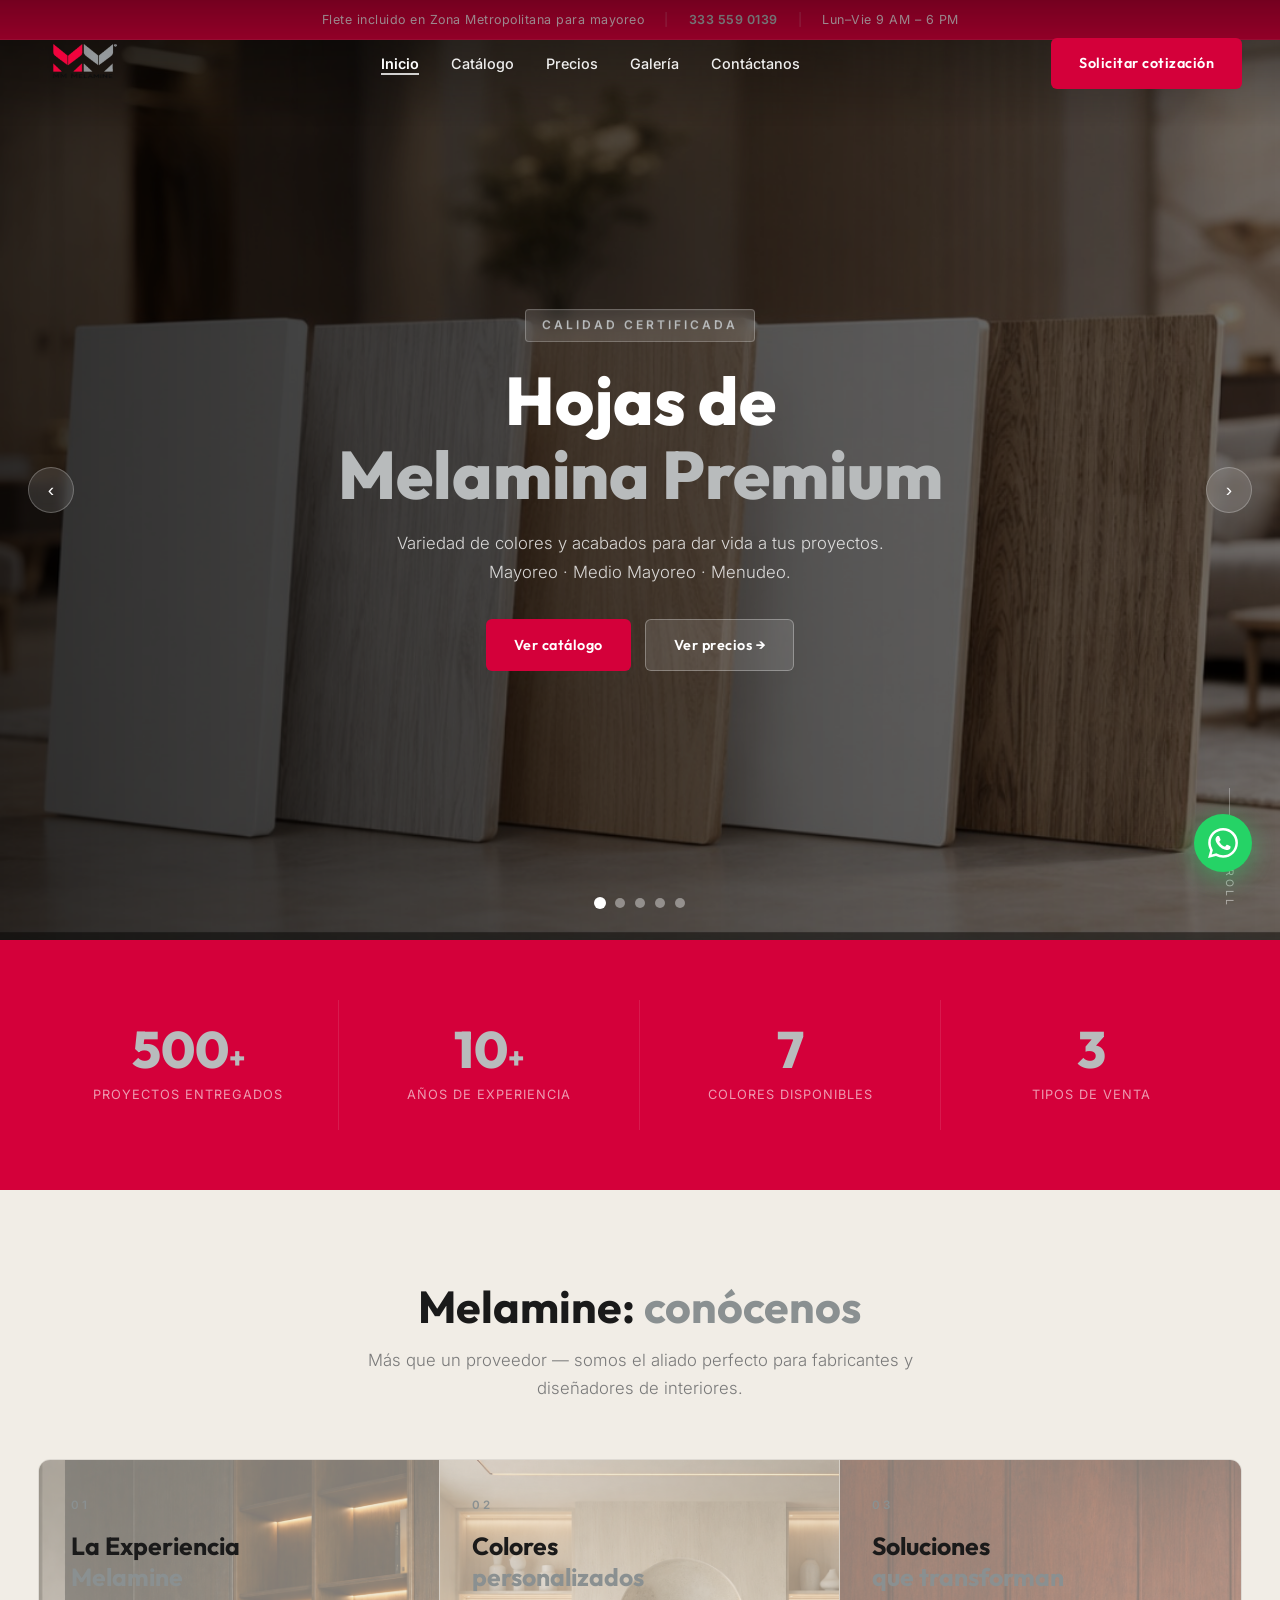
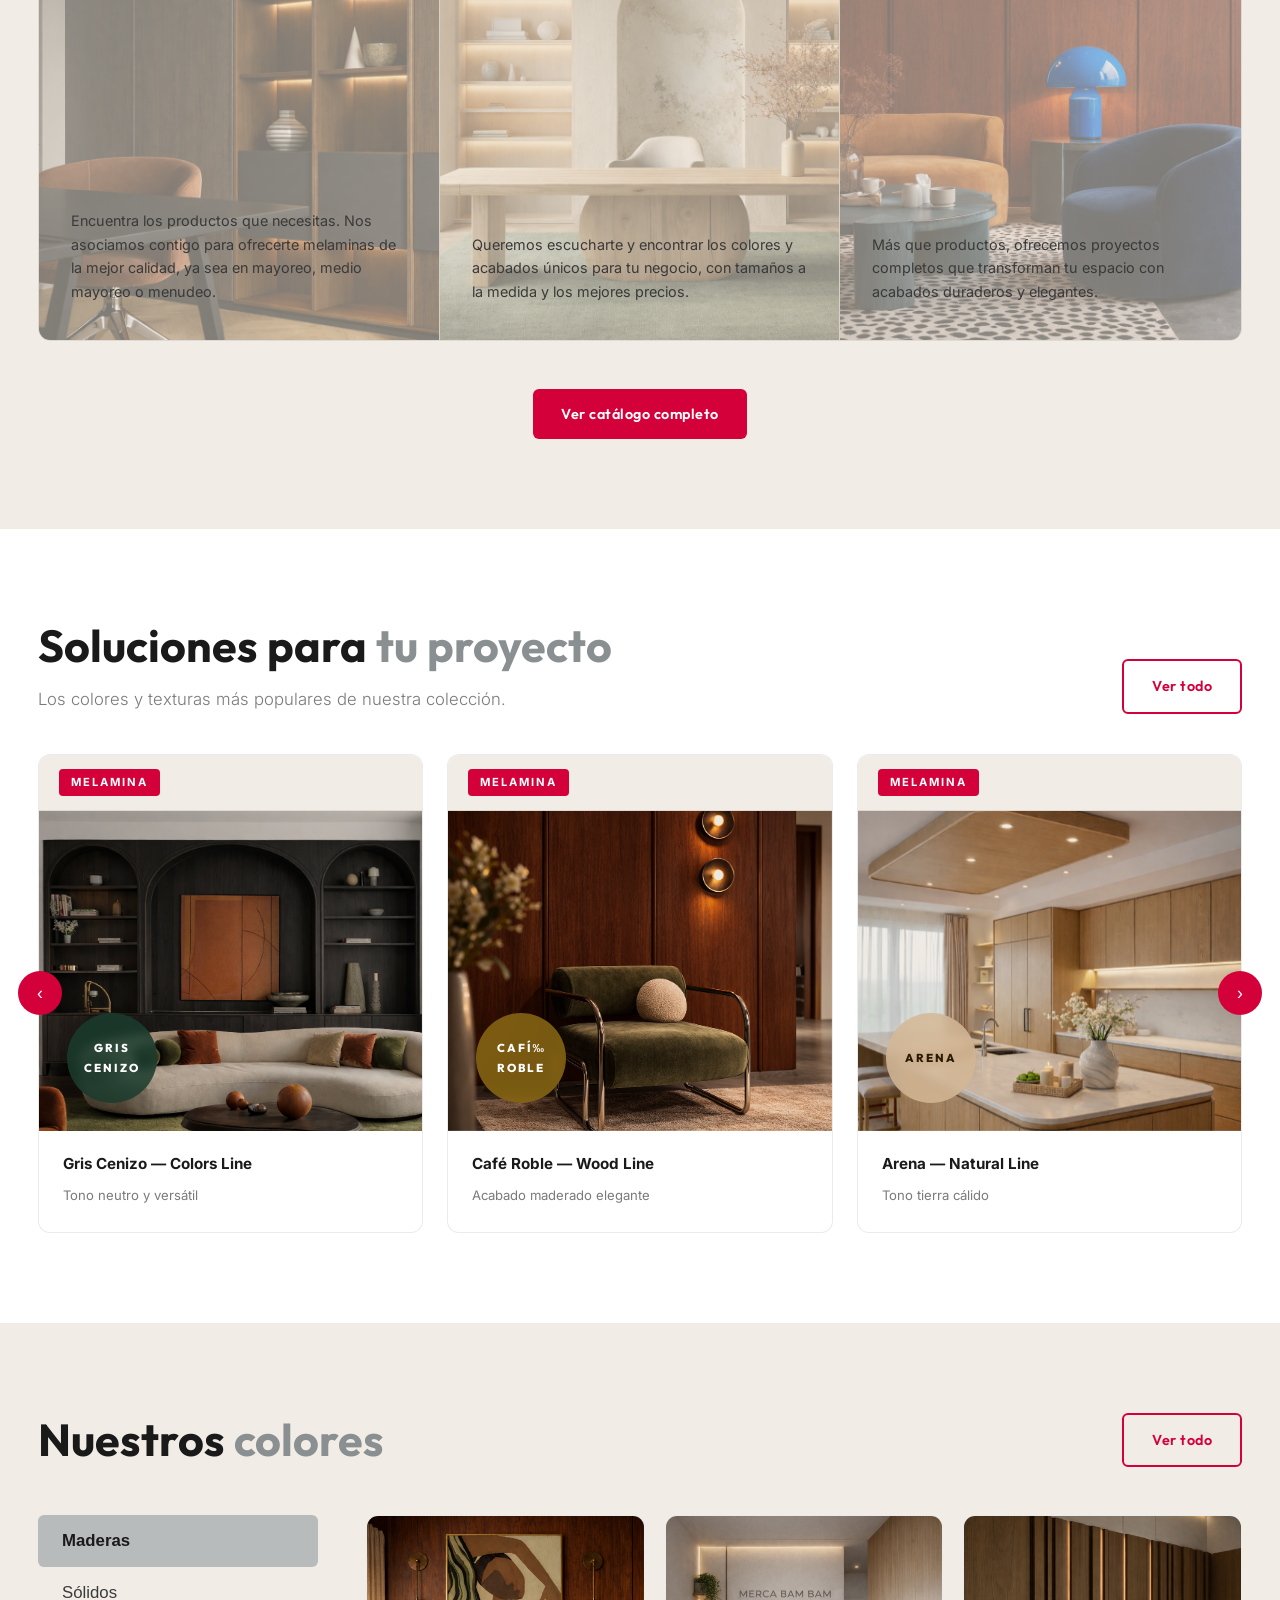
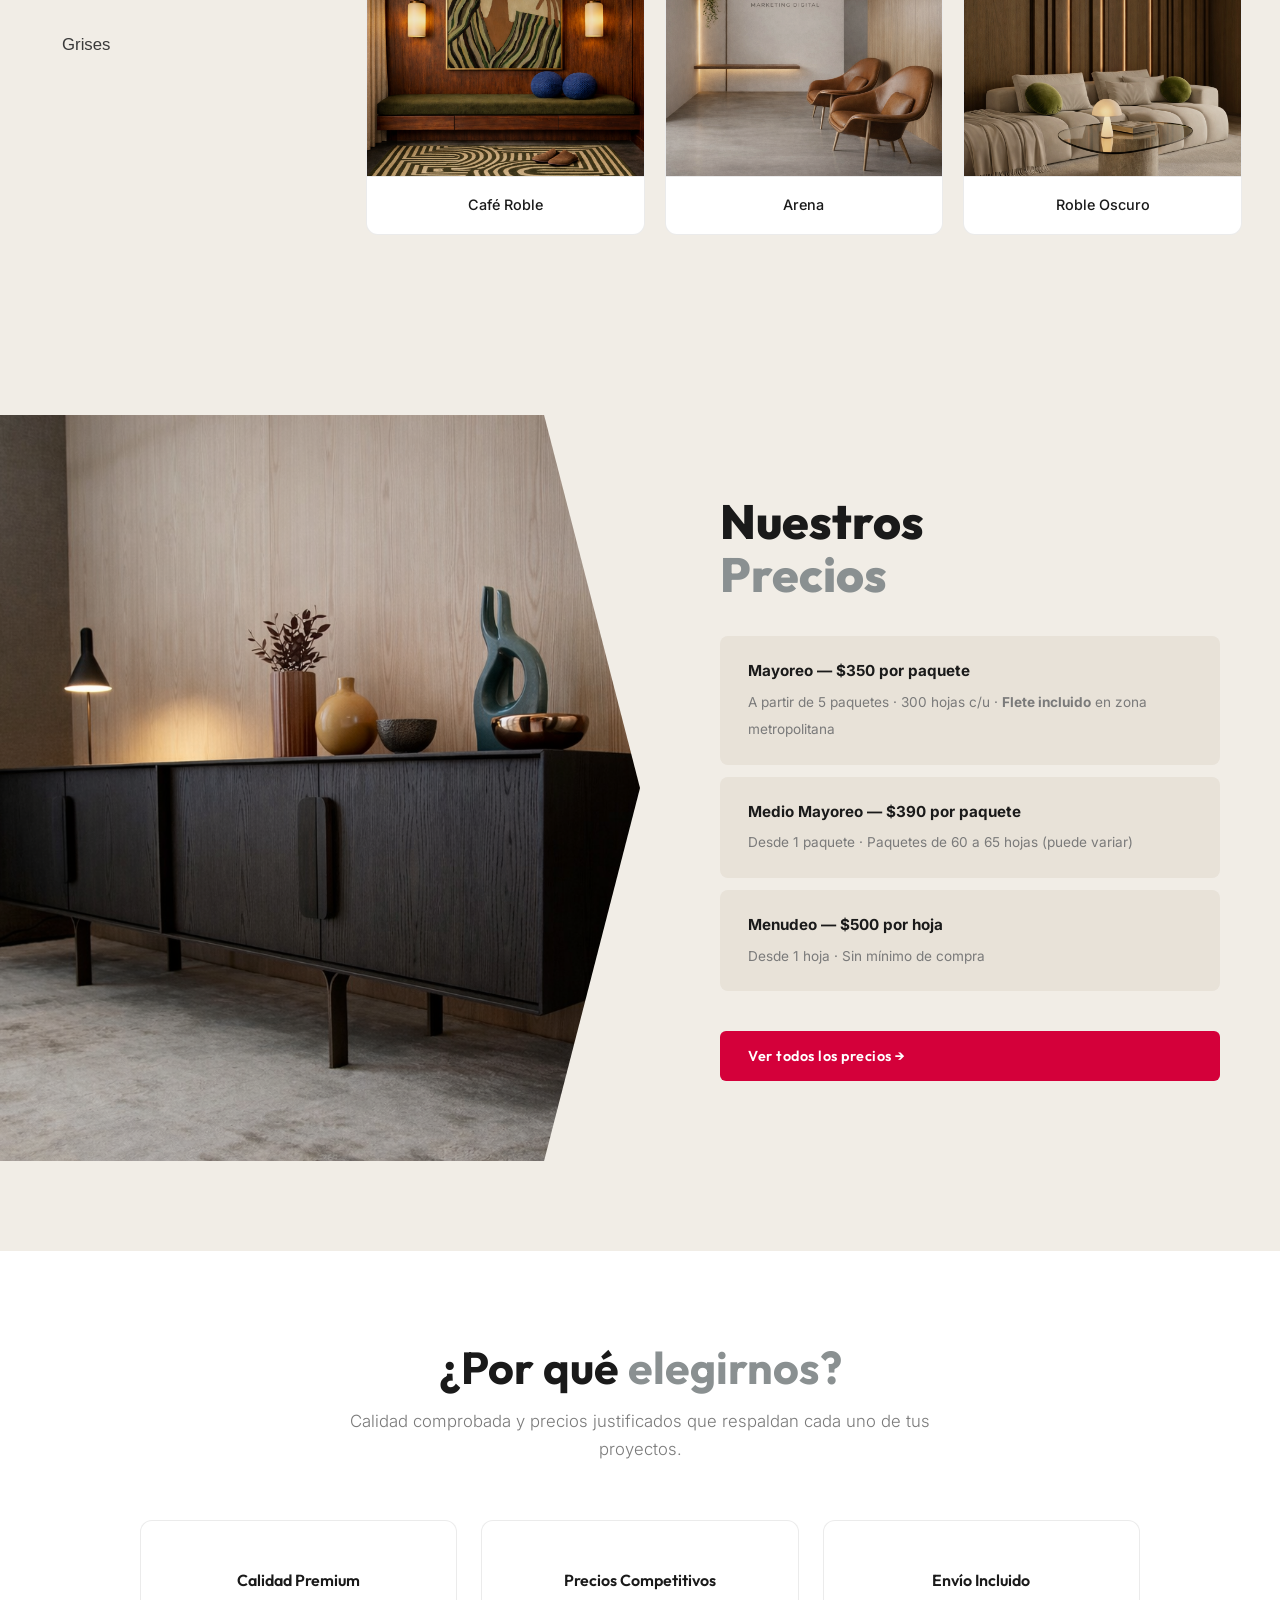
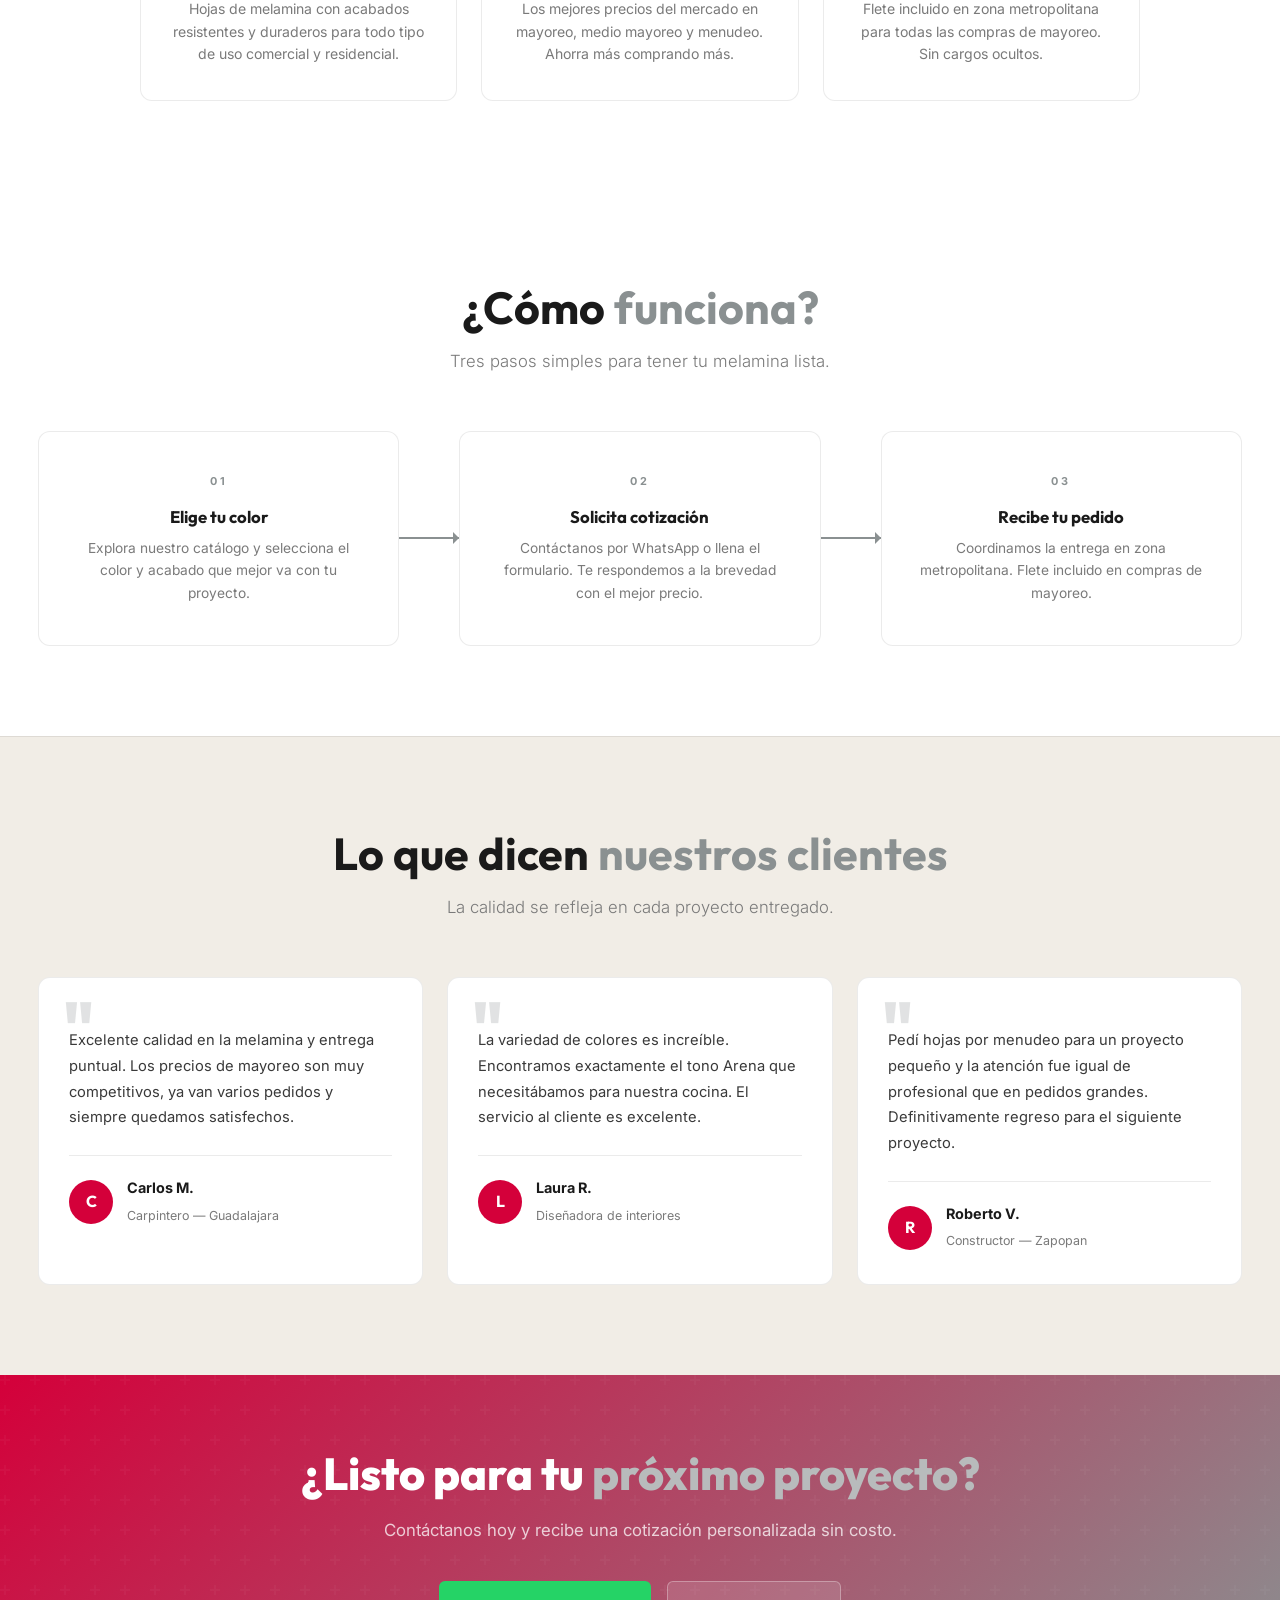
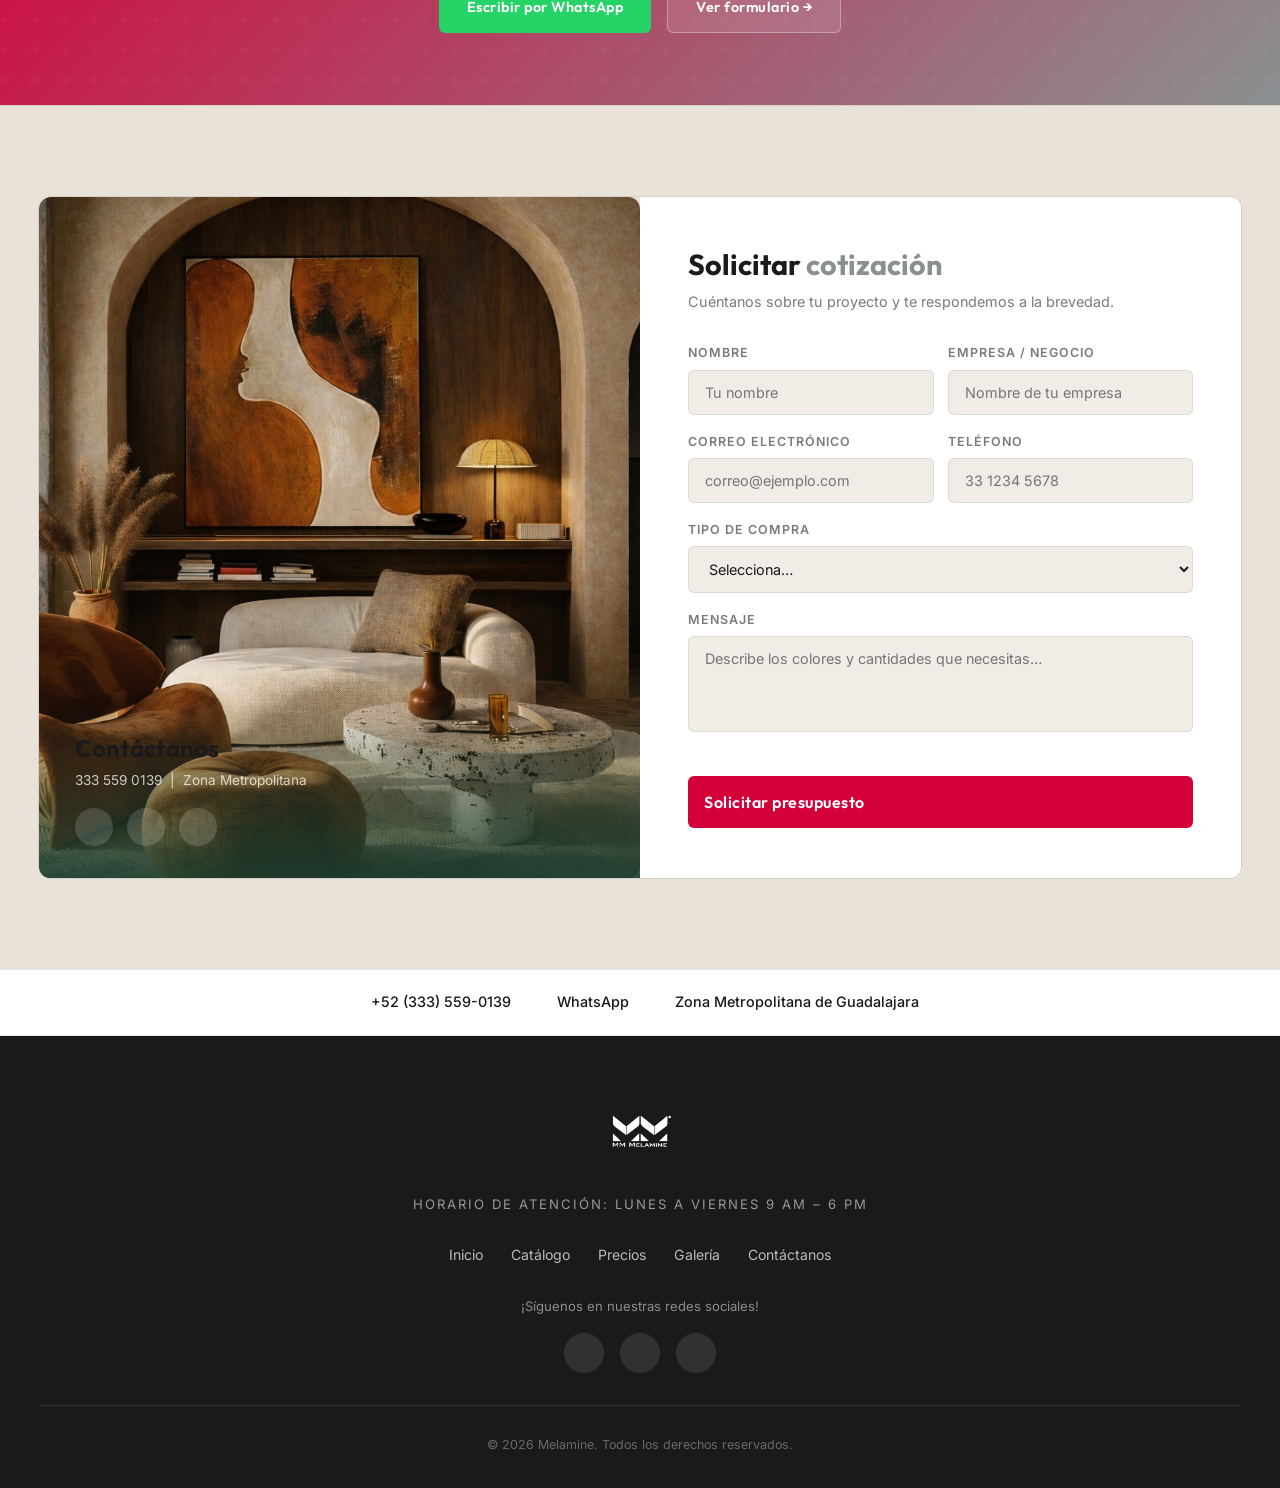
==== commit d236eb63: "cambio logo" ====
--- a/html/index.html
+++ b/html/index.html
@@ -13,7 +13,7 @@
   <link rel="stylesheet" href="../css/components.css">
   <link rel="stylesheet" href="../css/sections.css">
   <link rel="stylesheet" href="../css/responsive.css">
-  <link rel="icon" type="image/jpeg" href="../imagenes/logoMmelamine.jpeg">
+  <link rel="icon" type="image/png" href="../imagenes/logoMmelamine.png">
   <!-- Lucide icons (lightweight SVG icon set, no extra CDN needed — using emoji fallback for icons) -->
 </head>
 
@@ -34,7 +34,7 @@
   <nav class="navbar" id="navbar">
     <div class="container">
       <a href="index.html" class="nav-logo">
-        <img src="../imagenes/logoMmelamine.jpeg" alt="MM Melamine" class="nav-logo-img">
+        <img src="../imagenes/logoMmelamine.png" alt="MM Melamine" class="nav-logo-img">
       </a>
       <ul class="nav-links" id="navLinks">
         <li><a href="index.html" class="active">Inicio</a></li>
@@ -676,7 +676,8 @@
     <div class="container">
       <div class="footer-top">
         <div class="footer-logo">
-          <img src="../imagenes/logoMmelamine.jpeg" alt="MM Melamine" class="footer-logo-img" style="filter:brightness(0) invert(1); height:48px;">
+          <img src="../imagenes/logoMmelamine.png" alt="MM Melamine" class="footer-logo-img"
+            style="filter:brightness(0) invert(1); height:83px;">
         </div>
         <p class="footer-hours">Horario de atención: Lunes a Viernes 9 AM – 6 PM</p>
         <nav class="footer-nav">
--- a/css/layout.css
+++ b/css/layout.css
@@ -34,7 +34,7 @@
 }
 
 .nav-logo-img {
-  height: 56px;
+  height: 91px;
   width: auto;
   object-fit: contain;
   border-radius: 4px;
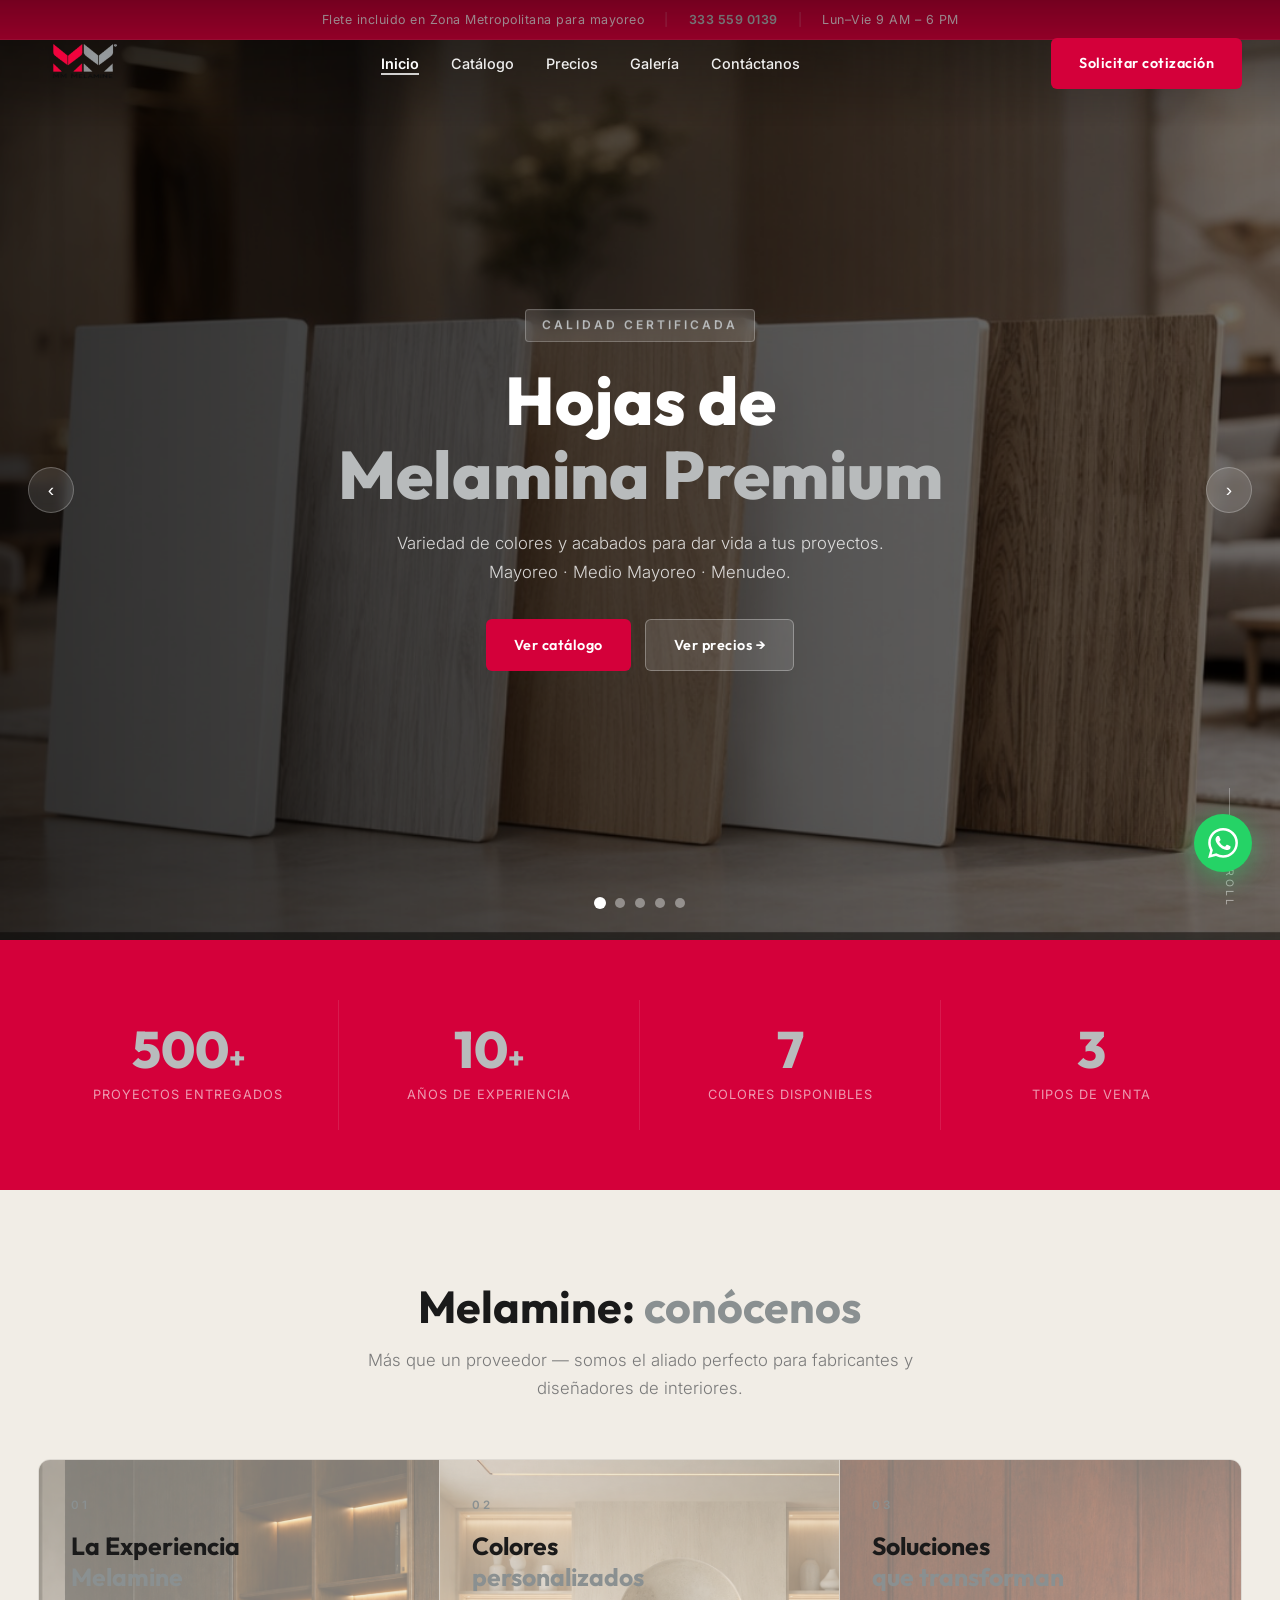
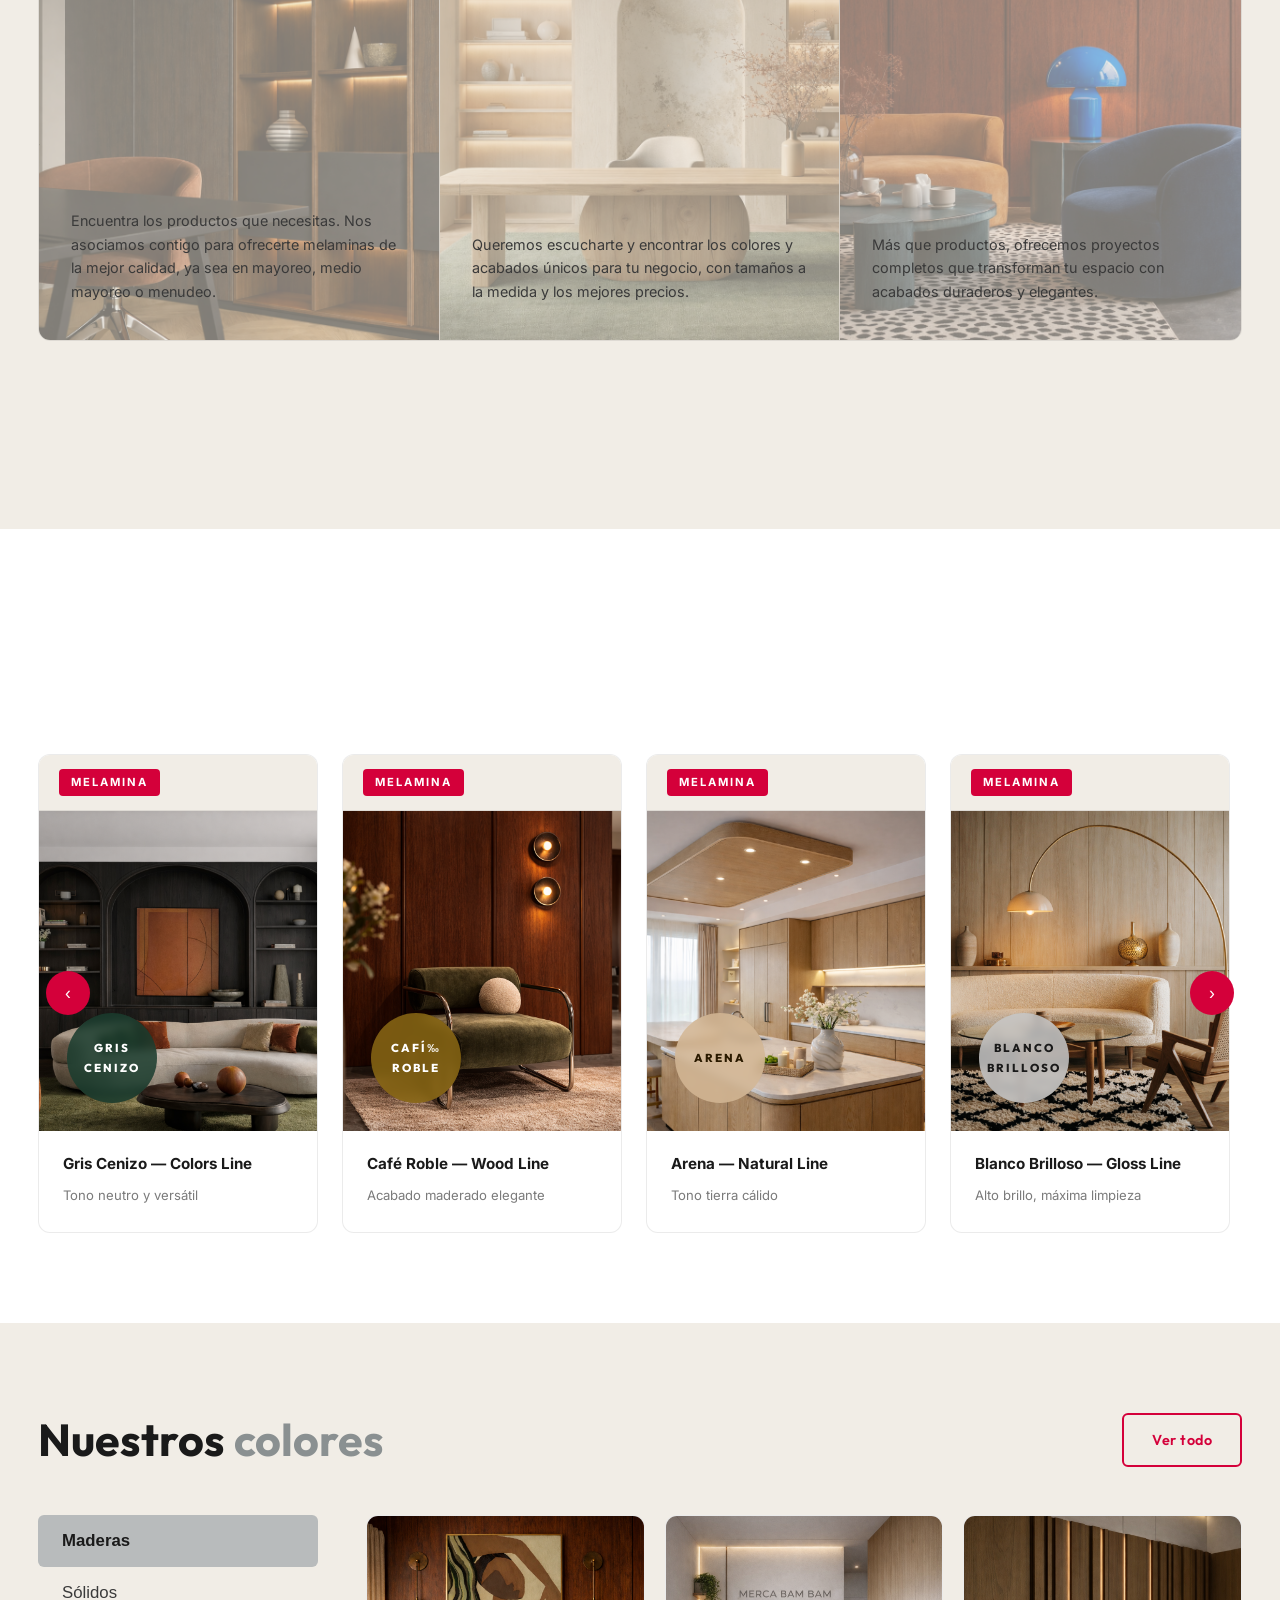
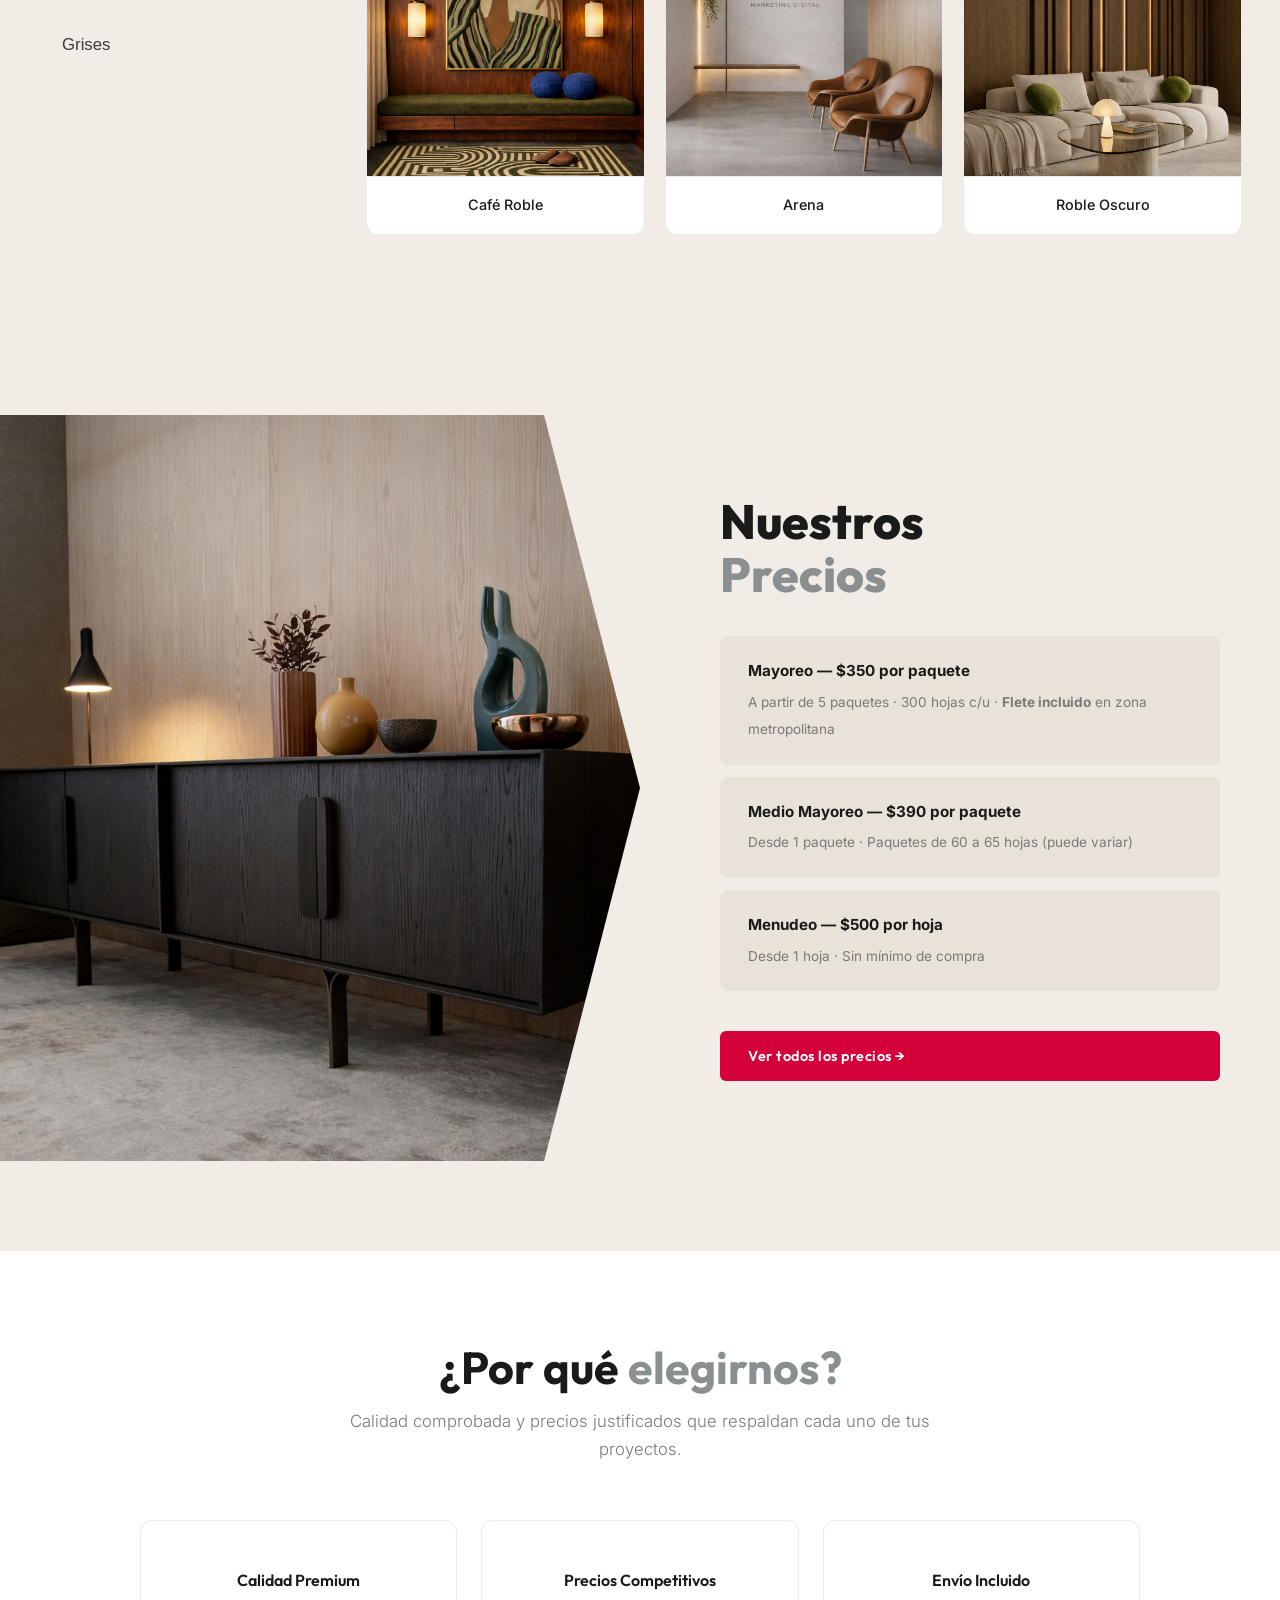
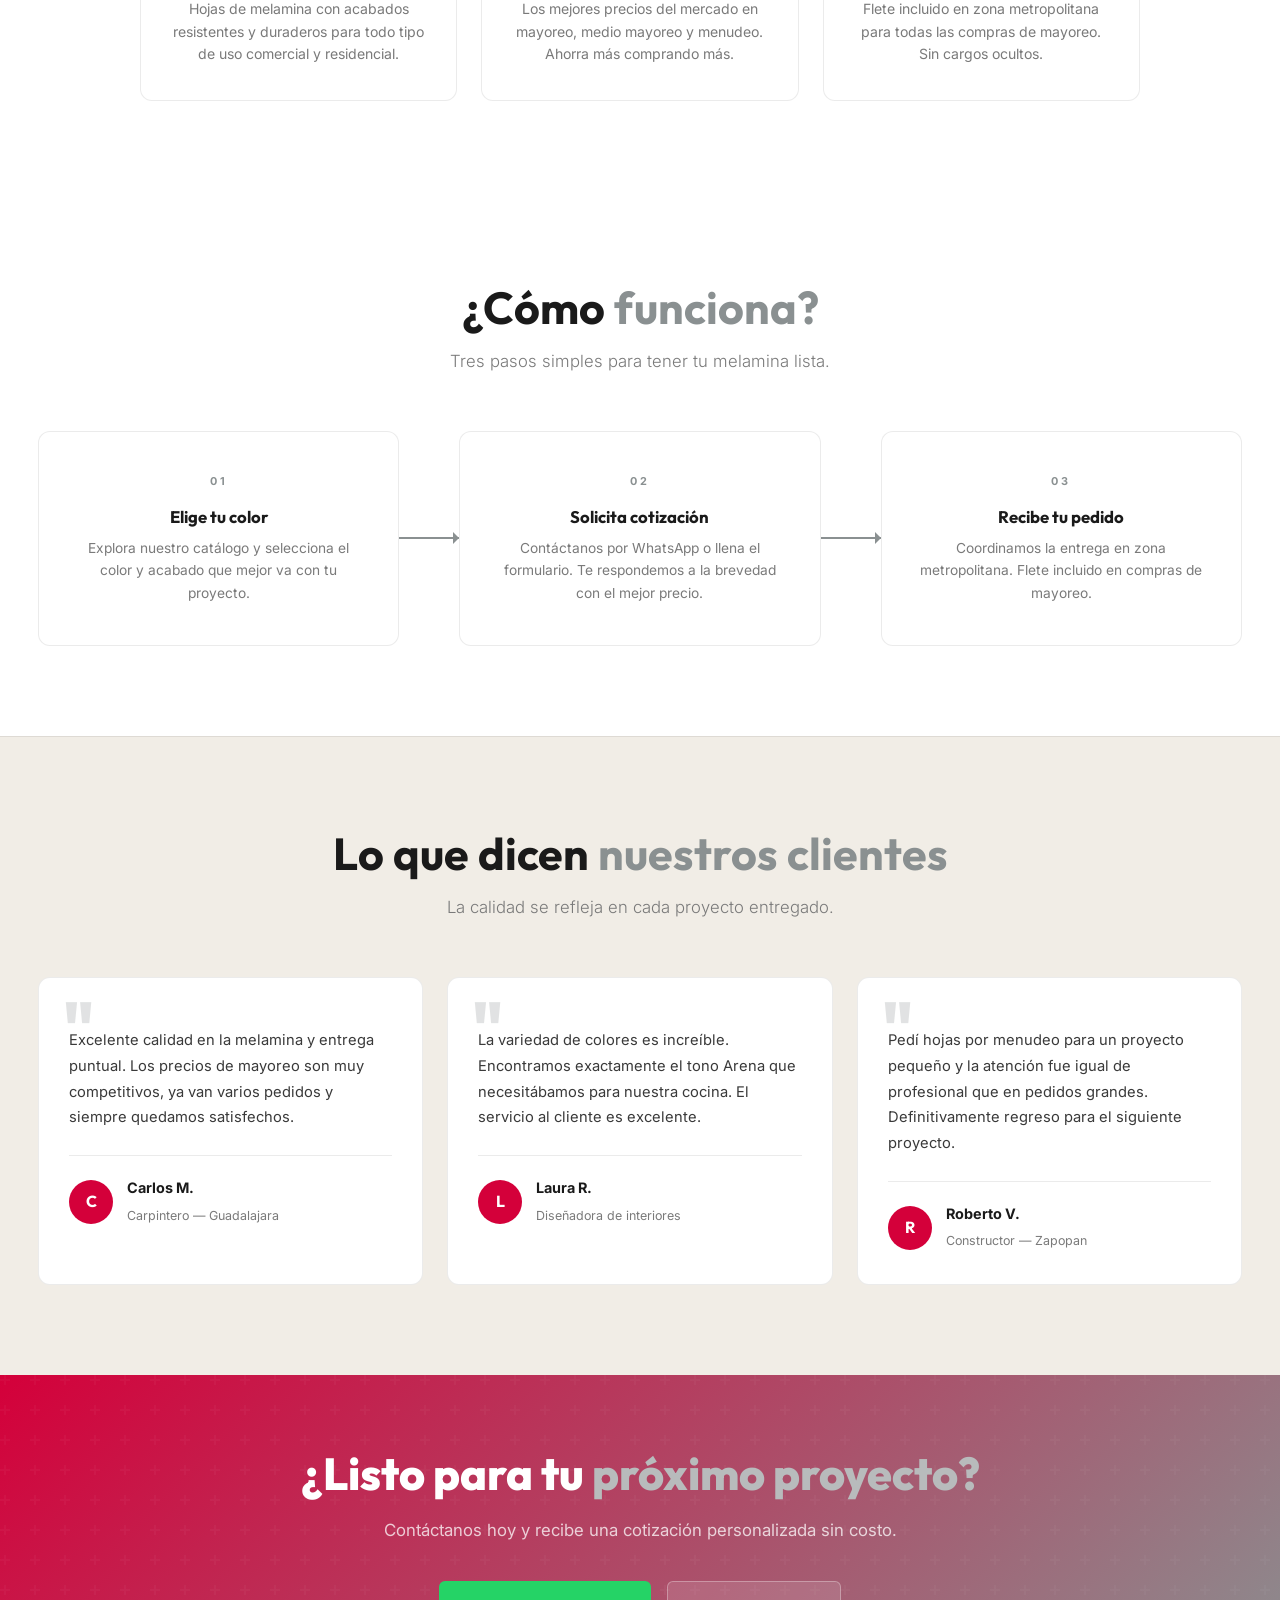
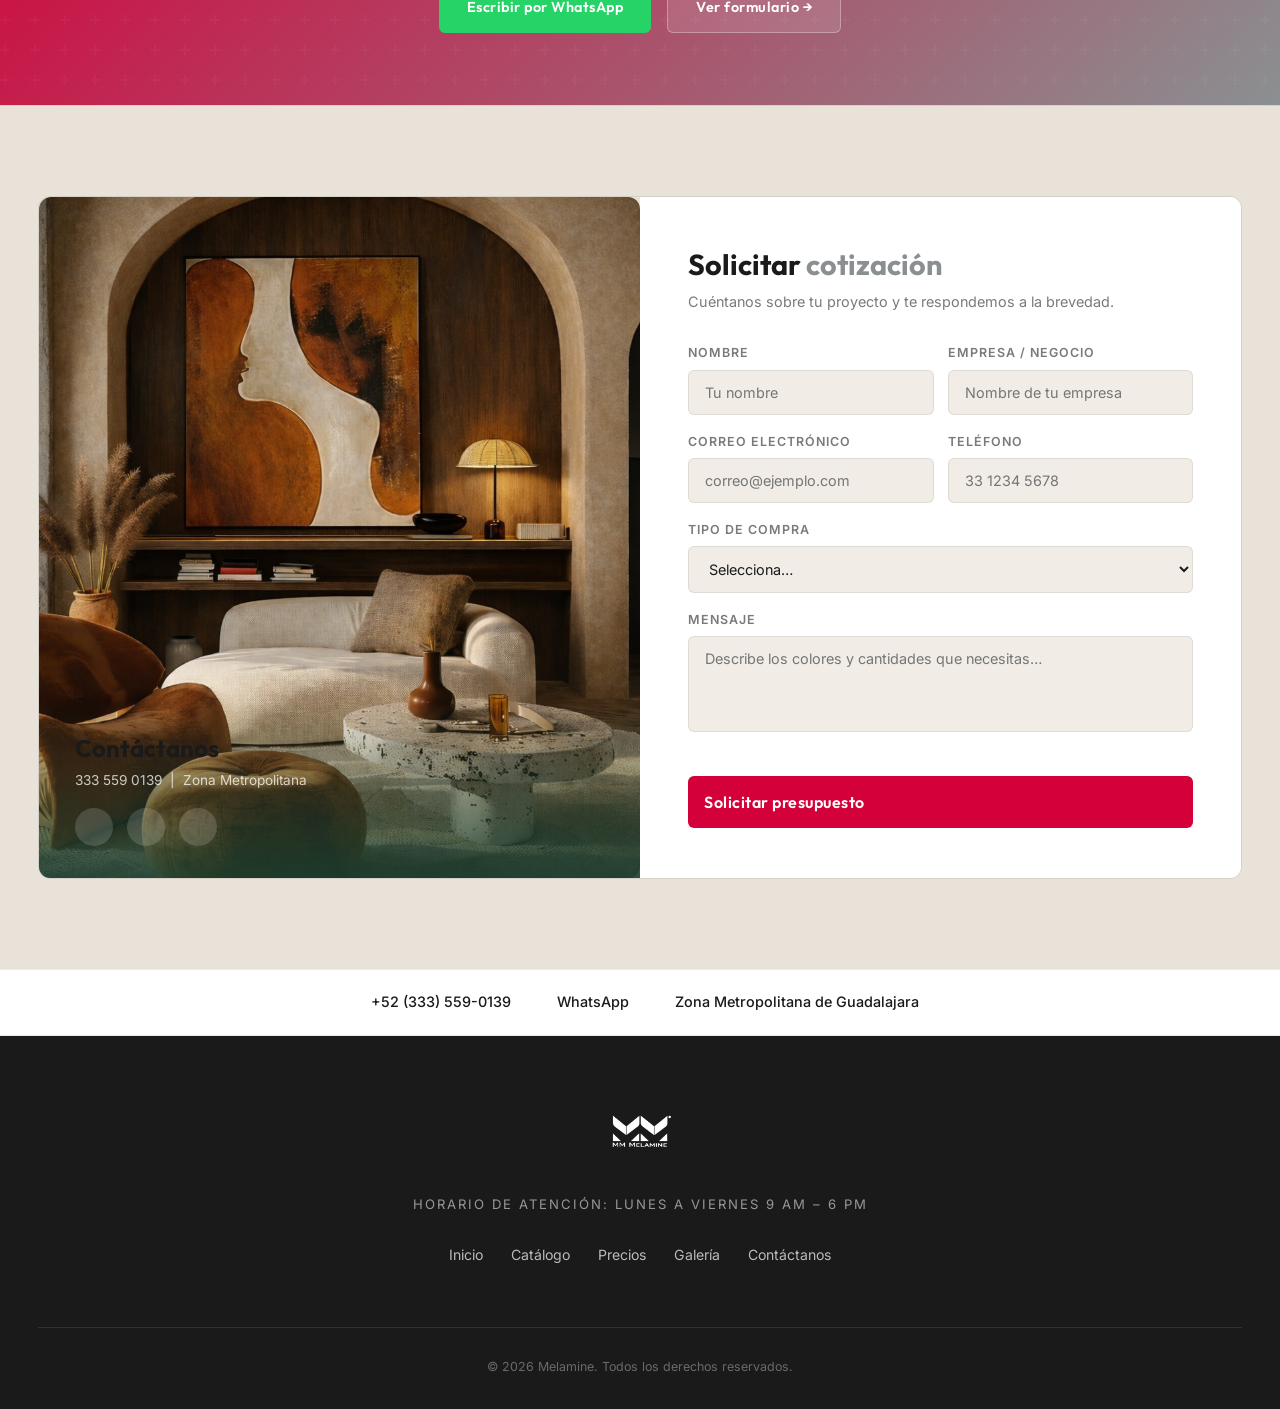
==== commit ffbff7a2: "cambio footer" ====
--- a/html/index.html
+++ b/html/index.html
@@ -687,13 +687,7 @@
           <a href="galeria.html">Galería</a>
           <a href="contacto.html">Contáctanos</a>
         </nav>
-        <p style="font-size:0.82rem; color:rgba(255,255,255,0.5); margin-bottom:16px;">¡Síguenos en nuestras redes
-          sociales!</p>
-        <div class="footer-social">
-          <a href="#" aria-label="Instagram"></a>
-          <a href="#" aria-label="Facebook"></a>
-          <a href="https://api.whatsapp.com/send?phone=523335590139" aria-label="WhatsApp" target="_blank"></a>
-        </div>
+
       </div>
       <div class="footer-bottom">&copy; 2026 Melamine. Todos los derechos reservados.</div>
     </div>
--- a/css/sections.css
+++ b/css/sections.css
@@ -210,16 +210,18 @@
 
 .solutions-slider-wrap {
   position: relative;
+  overflow: hidden;
 }
 
 .solutions-track {
   display: flex;
   gap: 24px;
-  overflow: hidden;
+  overflow: visible;
+  width: max-content;
 }
 
 .solution-card {
-  min-width: calc((100% - 48px)/3);
+  width: 280px;
   flex-shrink: 0;
   border: 1px solid var(--divider);
   border-radius: var(--radius-card);
@@ -339,11 +341,11 @@
 }
 
 .slider-nav.prev {
-  left: -20px;
+  left: 8px;
 }
 
 .slider-nav.next {
-  right: -20px;
+  right: 8px;
 }
 
 /* =========================================
@@ -1417,17 +1419,9 @@
   box-shadow: 0 10px 40px rgba(0, 0, 0, 0.05);
 }
 
-/* =========================================
-   FIX: Remove white backgrounds from PNG product images
-   ========================================= */
-.solution-card-img img,
-.brand-product-card-img img {
-  mix-blend-mode: multiply;
-}
-
 .solution-card-img,
 .brand-product-card-img {
-  background: var(--bg-cream);
+  background: var(--bg-cream-mid);
 }
 
 /* Experience cards: increase background image visibility */
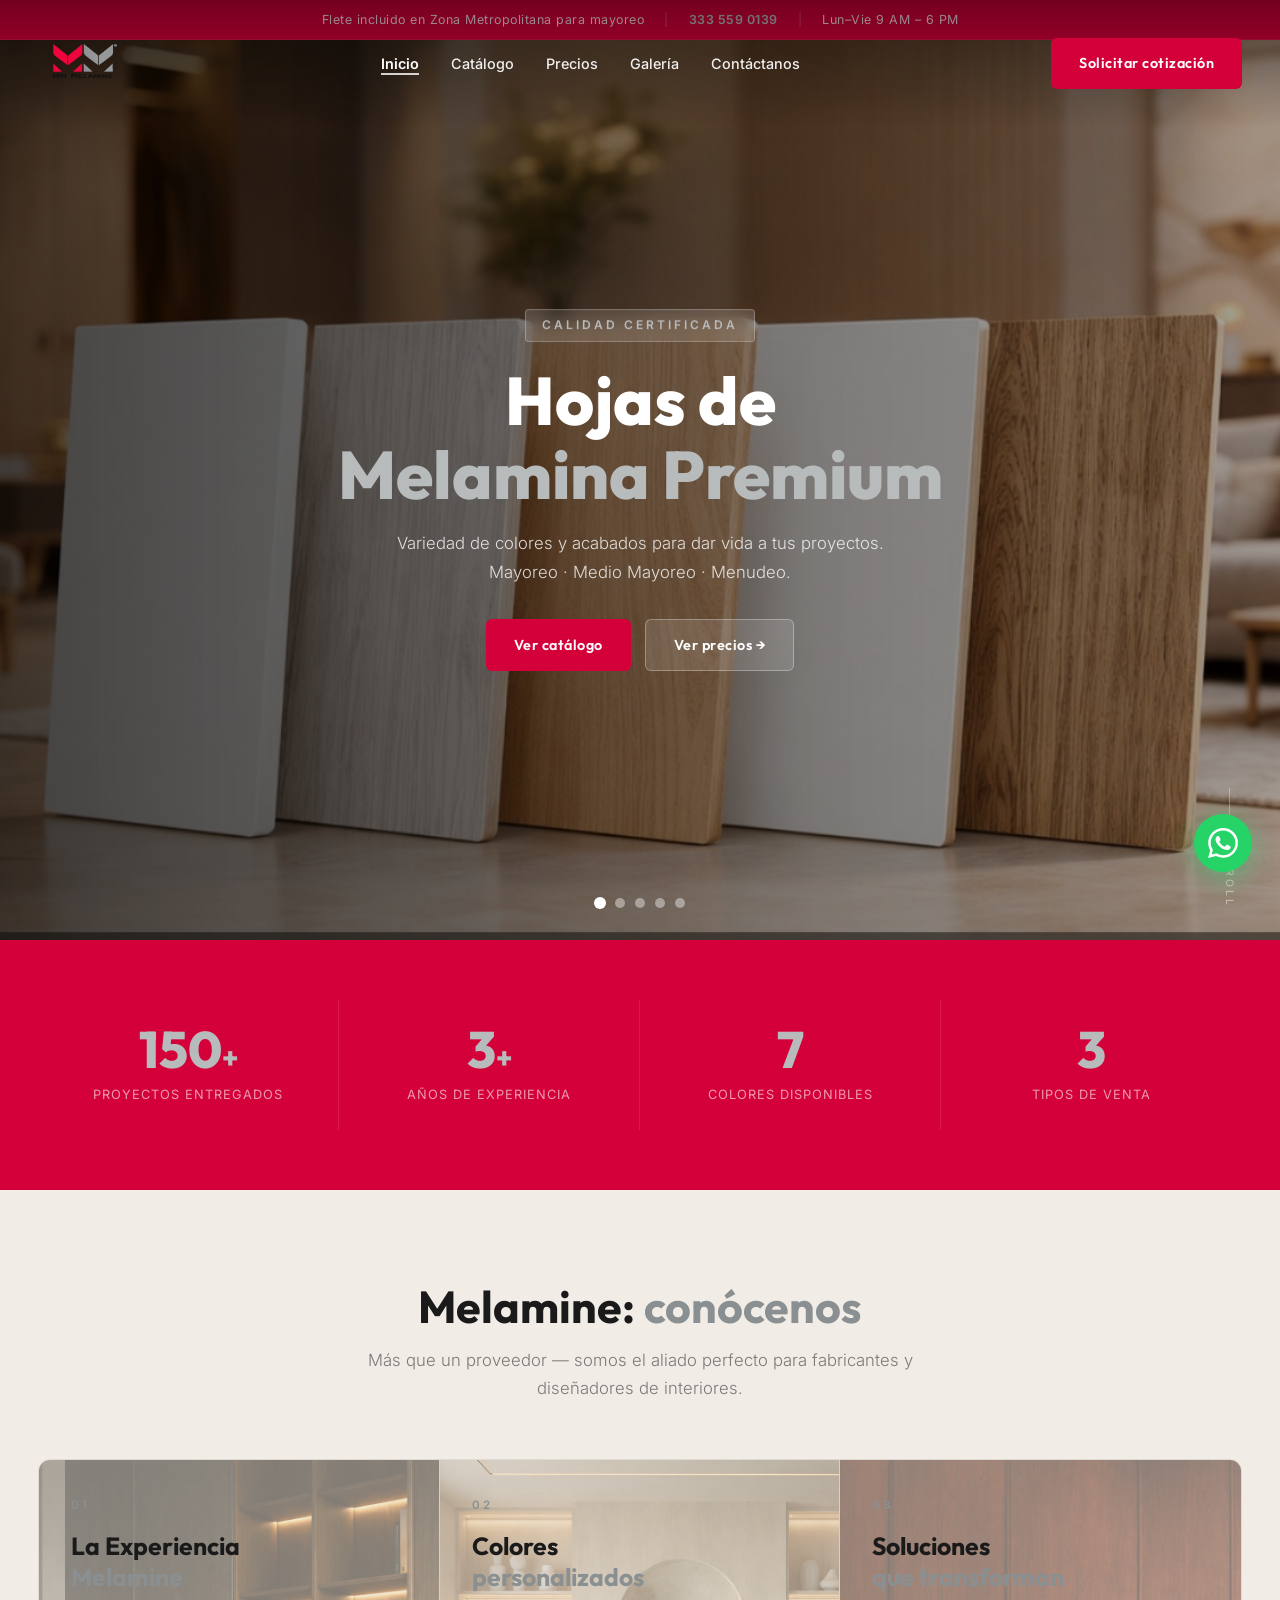
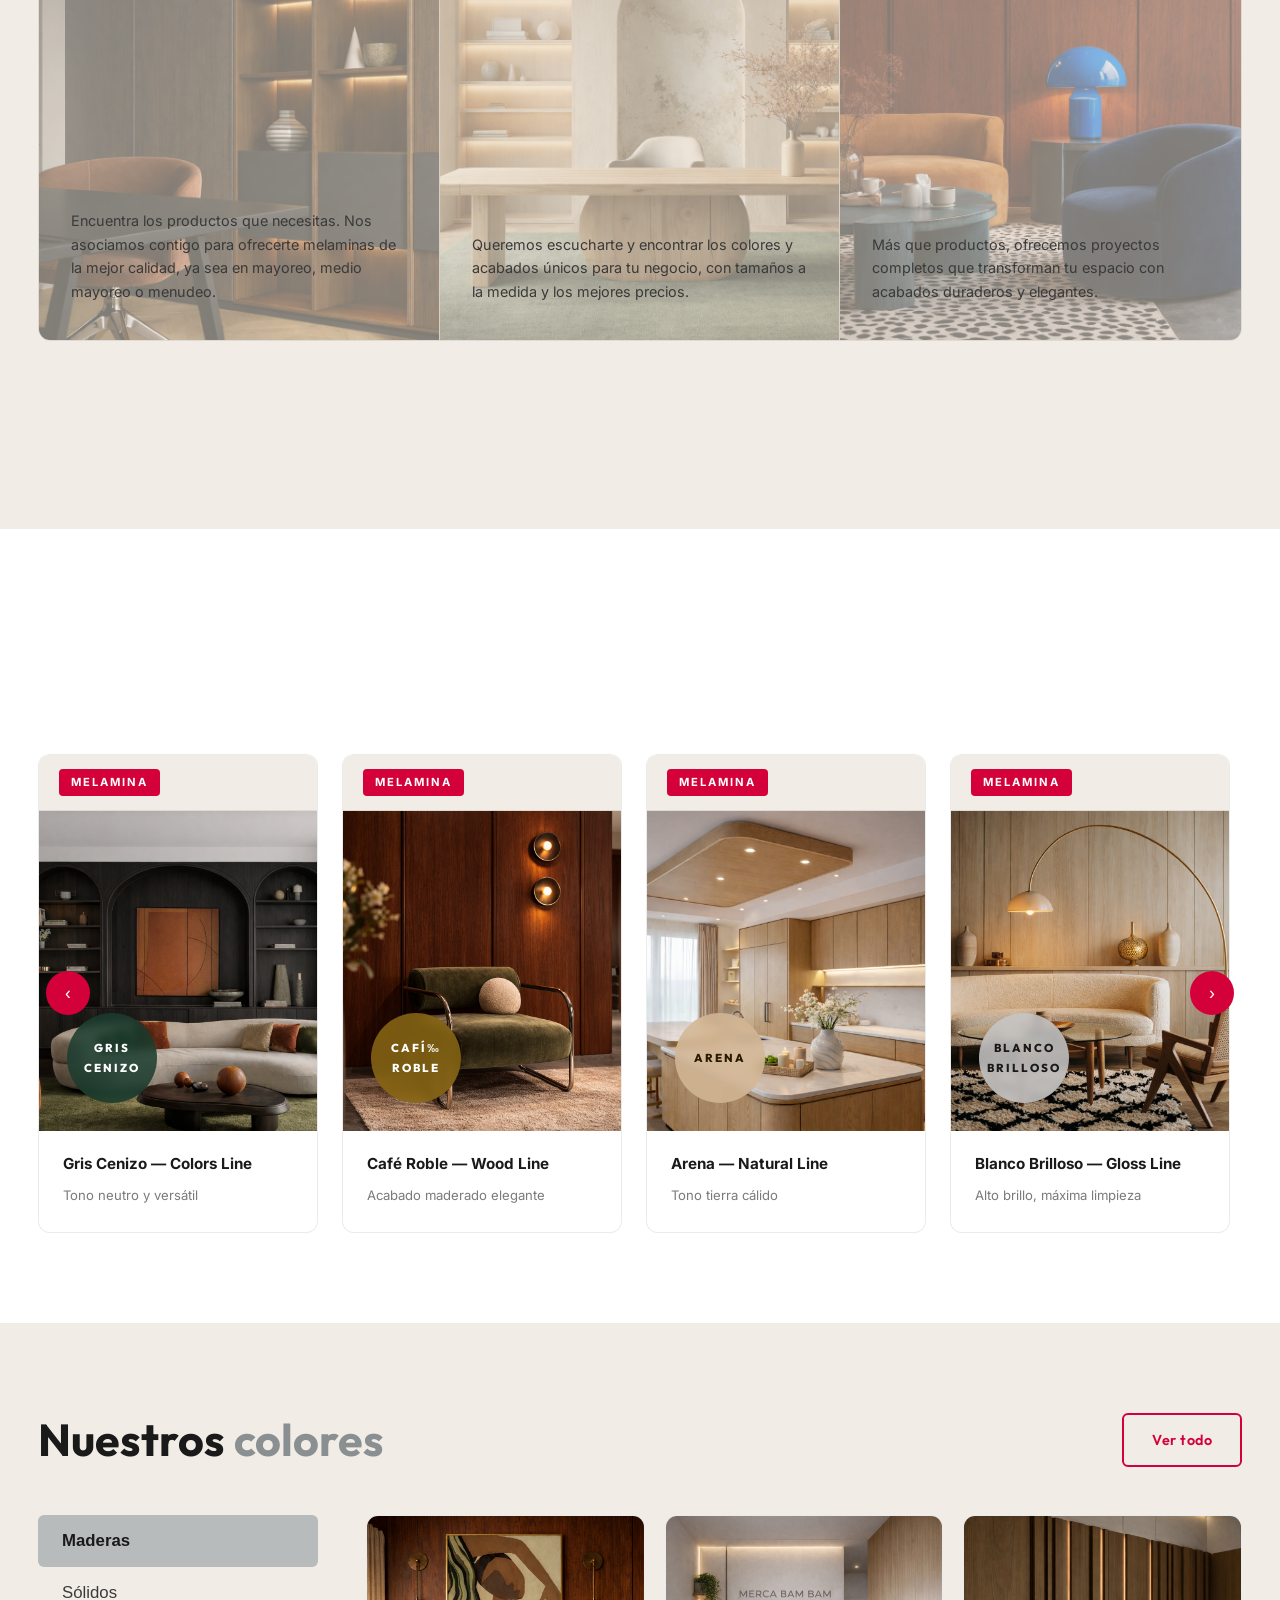
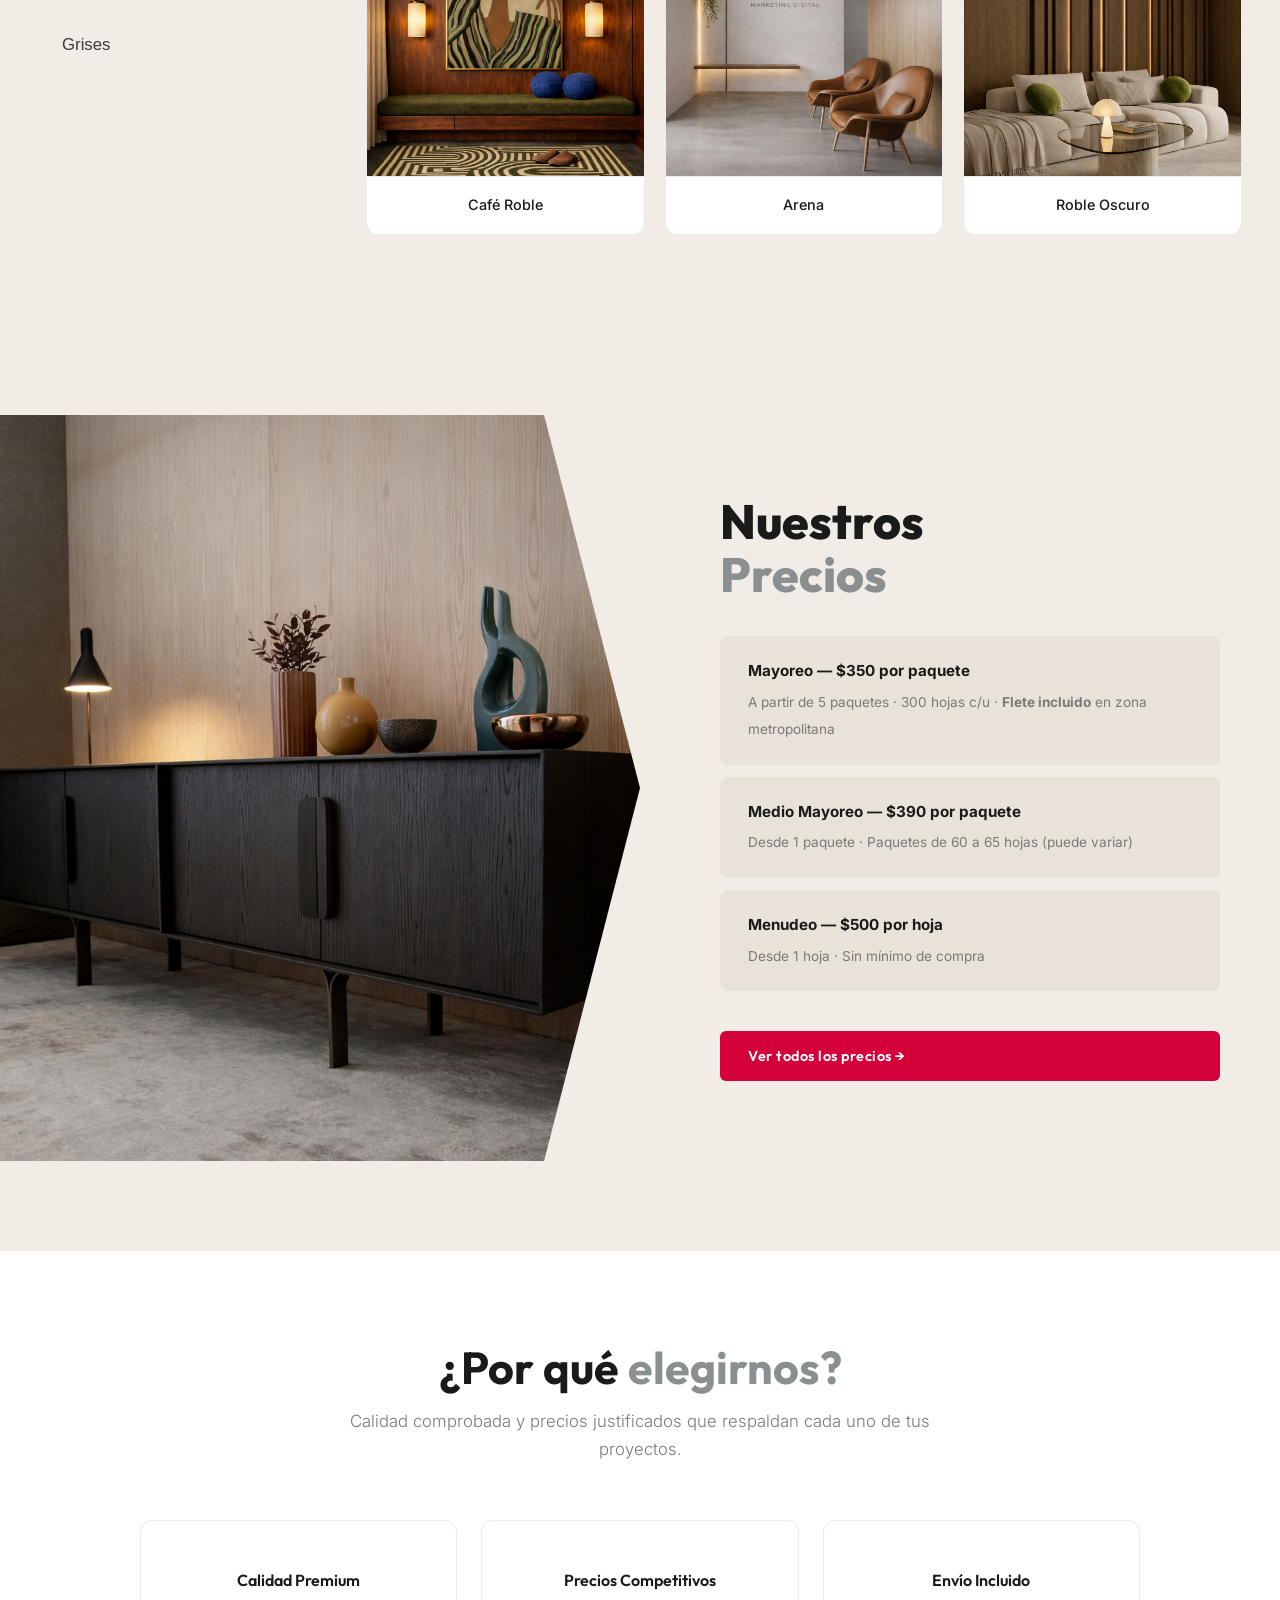
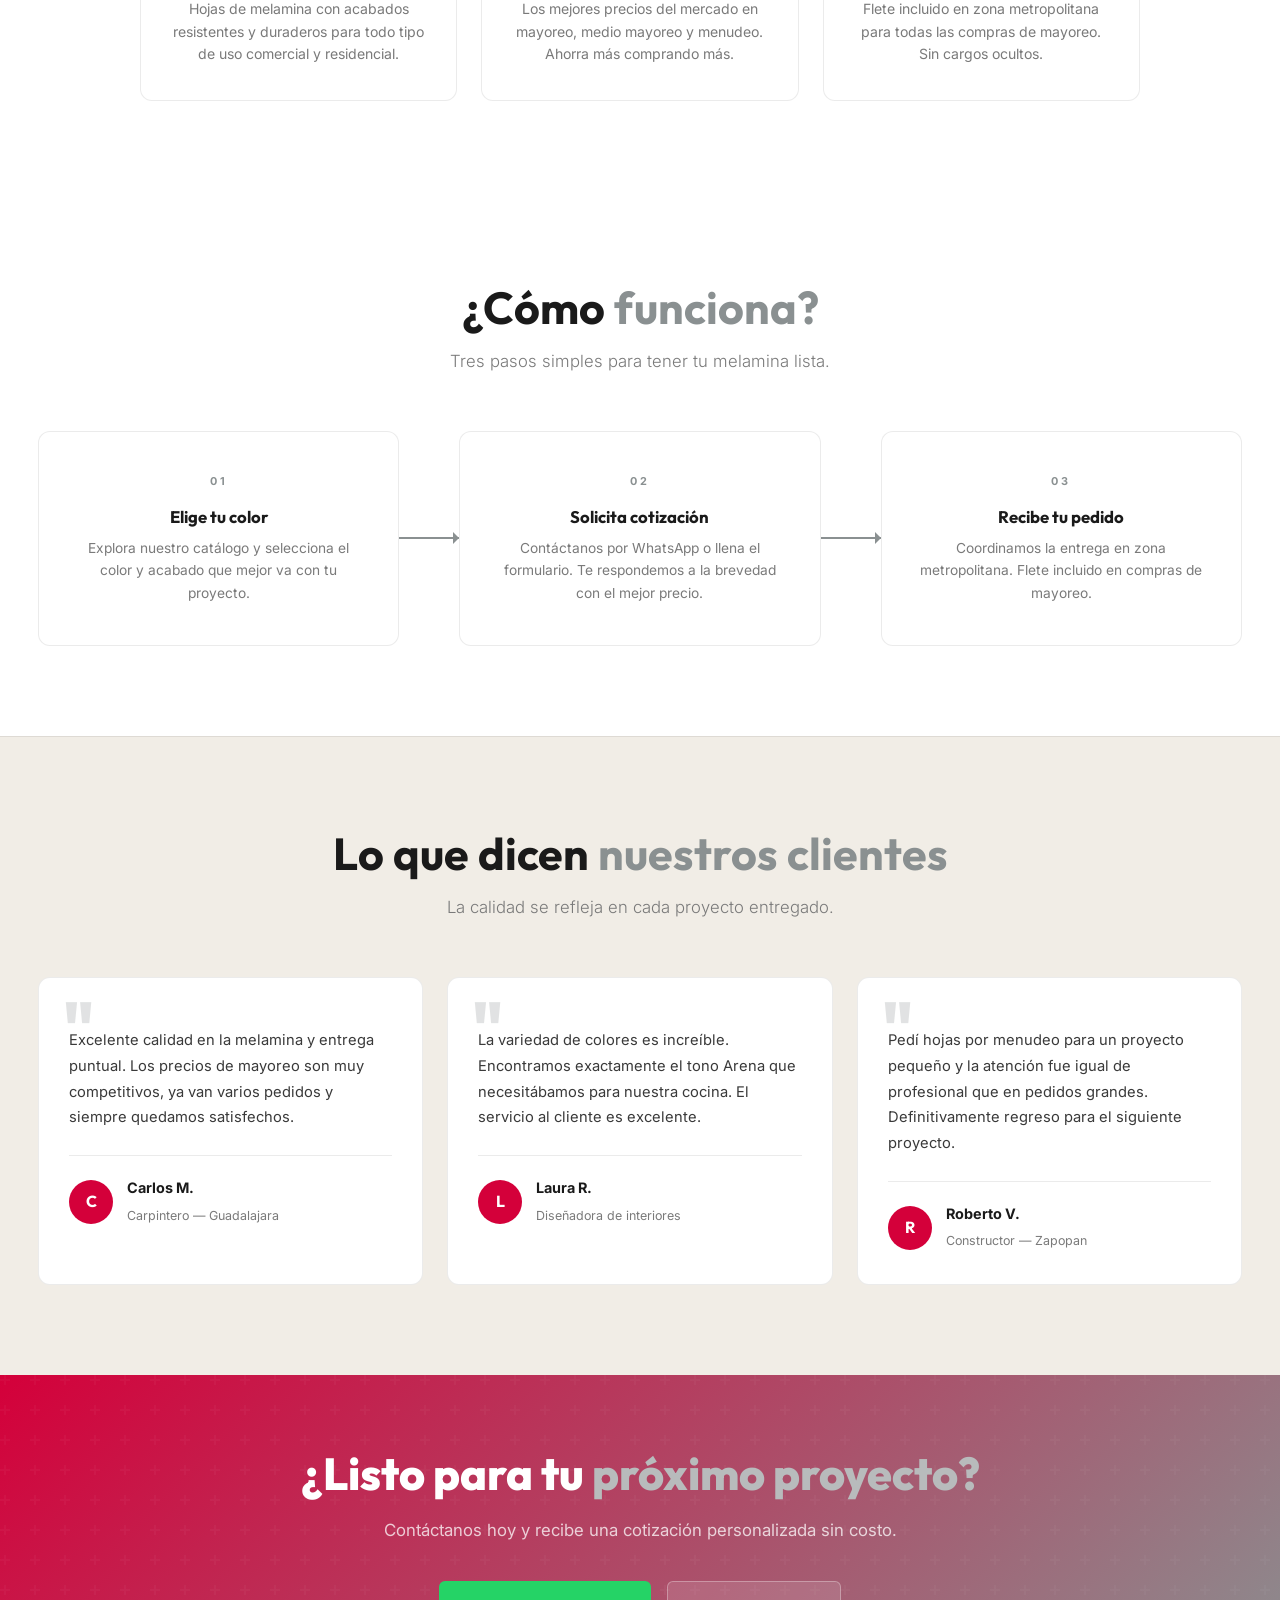
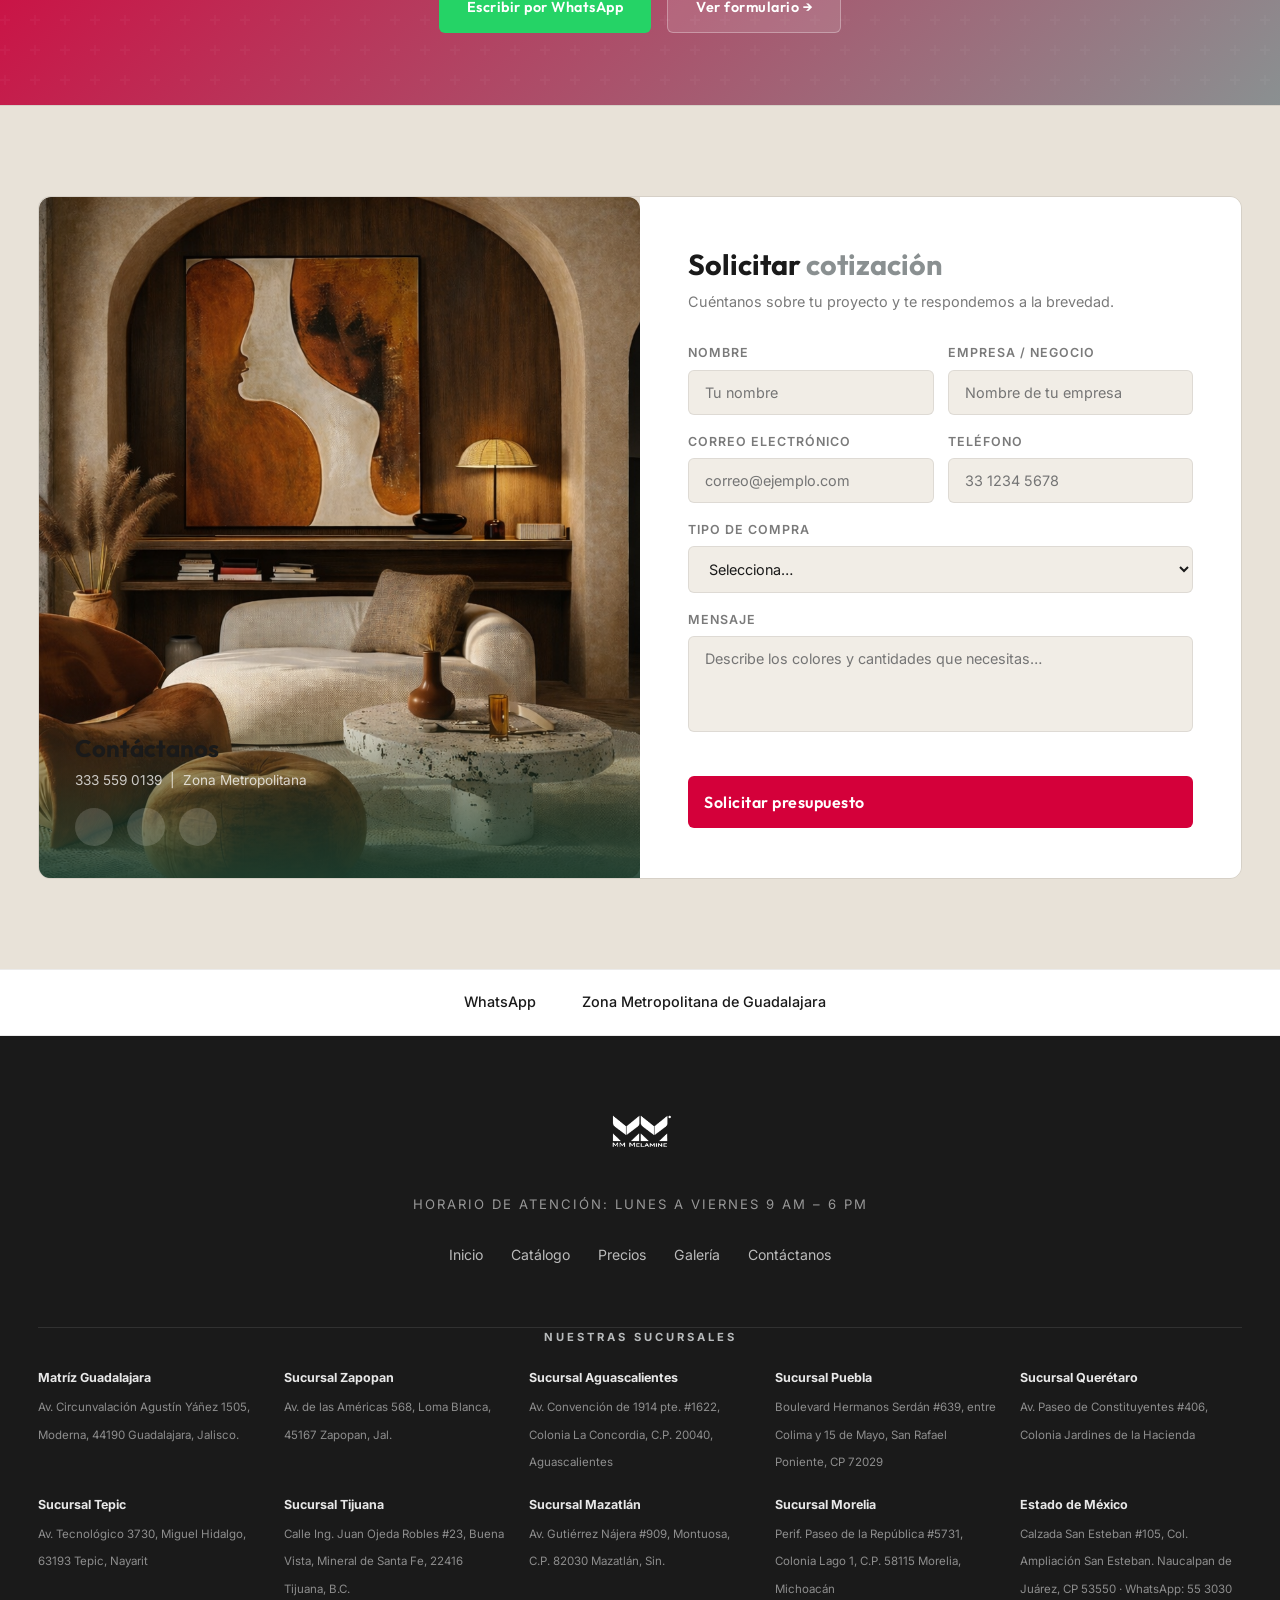
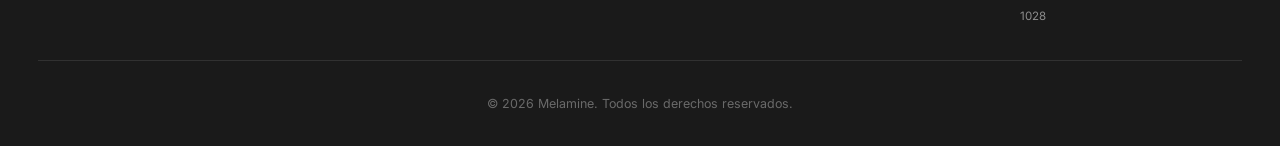
==== commit af6c11be: "Nuevos Cambiosxd" ====
--- a/html/index.html
+++ b/html/index.html
@@ -135,9 +135,6 @@
       </div>
     </div>
 
-    <!-- Nav arrows -->
-    <button class="hero-arrow prev" id="heroPrev">&#8249;</button>
-    <button class="hero-arrow next" id="heroNext">&#8250;</button>
 
     <!-- Dots -->
     <div class="hero-dots" id="heroDots">
@@ -156,11 +153,11 @@
     <div class="container">
       <div class="stats-grid">
         <div class="stat-item">
-          <span class="stat-num" data-target="500">0</span><span class="stat-plus">+</span>
+          <span class="stat-num" data-target="150">0</span><span class="stat-plus">+</span>
           <span class="stat-label">Proyectos entregados</span>
         </div>
         <div class="stat-item">
-          <span class="stat-num" data-target="10">0</span><span class="stat-plus">+</span>
+          <span class="stat-num" data-target="3">0</span><span class="stat-plus">+</span>
           <span class="stat-label">Años de experiencia</span>
         </div>
         <div class="stat-item">
@@ -657,10 +654,6 @@
     <div class="contact-bar-inner">
       <div class="contact-bar-item">
         <span></span>
-        <a href="tel:3335590139">+52 (333) 559-0139</a>
-      </div>
-      <div class="contact-bar-item">
-        <span></span>
         <a href="https://api.whatsapp.com/send?phone=523335590139&text=Hola%2C%20quisiera%20una%20cotizaci%C3%B3n%20de%20melamina."
           target="_blank" rel="noopener">WhatsApp</a>
       </div>
@@ -688,6 +681,51 @@
           <a href="contacto.html">Contáctanos</a>
         </nav>
 
+      </div>
+      <div class="footer-locations">
+        <p class="footer-locations-title">Nuestras Sucursales</p>
+        <div class="footer-locations-grid">
+          <div class="footer-location">
+            <strong>Matríz Guadalajara</strong>
+            <span>Av. Circunvalación Agustín Yáñez 1505, Moderna, 44190 Guadalajara, Jalisco.</span>
+          </div>
+          <div class="footer-location">
+            <strong>Sucursal Zapopan</strong>
+            <span>Av. de las Américas 568, Loma Blanca, 45167 Zapopan, Jal.</span>
+          </div>
+          <div class="footer-location">
+            <strong>Sucursal Aguascalientes</strong>
+            <span>Av. Convención de 1914 pte. #1622, Colonia La Concordia, C.P. 20040, Aguascalientes</span>
+          </div>
+          <div class="footer-location">
+            <strong>Sucursal Puebla</strong>
+            <span>Boulevard Hermanos Serdán #639, entre Colima y 15 de Mayo, San Rafael Poniente, CP 72029</span>
+          </div>
+          <div class="footer-location">
+            <strong>Sucursal Querétaro</strong>
+            <span>Av. Paseo de Constituyentes #406, Colonia Jardines de la Hacienda</span>
+          </div>
+          <div class="footer-location">
+            <strong>Sucursal Tepic</strong>
+            <span>Av. Tecnológico 3730, Miguel Hidalgo, 63193 Tepic, Nayarit</span>
+          </div>
+          <div class="footer-location">
+            <strong>Sucursal Tijuana</strong>
+            <span>Calle Ing. Juan Ojeda Robles #23, Buena Vista, Mineral de Santa Fe, 22416 Tijuana, B.C.</span>
+          </div>
+          <div class="footer-location">
+            <strong>Sucursal Mazatlán</strong>
+            <span>Av. Gutiérrez Nájera #909, Montuosa, C.P. 82030 Mazatlán, Sin.</span>
+          </div>
+          <div class="footer-location">
+            <strong>Sucursal Morelia</strong>
+            <span>Perif. Paseo de la República #5731, Colonia Lago 1, C.P. 58115 Morelia, Michoacán</span>
+          </div>
+          <div class="footer-location">
+            <strong>Estado de México</strong>
+            <span>Calzada San Esteban #105, Col. Ampliación San Esteban. Naucalpan de Juárez, CP 53550 · WhatsApp: 55 3030 1028</span>
+          </div>
+        </div>
       </div>
       <div class="footer-bottom">&copy; 2026 Melamine. Todos los derechos reservados.</div>
     </div>
@@ -732,8 +770,6 @@
     }
     function startAuto() { autoTimer = setInterval(() => goSlide(current + 1), 5000); }
     function resetAuto() { clearInterval(autoTimer); startAuto(); }
-    document.getElementById('heroPrev').addEventListener('click', () => { goSlide(current - 1); resetAuto(); });
-    document.getElementById('heroNext').addEventListener('click', () => { goSlide(current + 1); resetAuto(); });
     dots.forEach(d => d.addEventListener('click', () => { goSlide(+d.dataset.slide); resetAuto(); }));
     startAuto();
 
--- a/css/layout.css
+++ b/css/layout.css
@@ -161,7 +161,7 @@
   width: 100%;
   height: 100%;
   object-fit: cover;
-  filter: brightness(0.45) saturate(0.7);
+  filter: brightness(0.65);
 }
 
 .hero-overlay {
@@ -436,6 +436,47 @@
 }
 
 /* =========================================
+   FOOTER LOCATIONS GRID
+   ========================================= */
+.footer-locations {
+  width: 100%;
+  margin: 0 0 32px;
+  padding-bottom: 32px;
+  border-bottom: 1px solid rgba(255, 255, 255, 0.1);
+}
+
+.footer-locations-title {
+  font-size: 0.7rem;
+  font-weight: 700;
+  letter-spacing: 3px;
+  text-transform: uppercase;
+  color: var(--gold-light);
+  margin-bottom: 20px;
+  text-align: center;
+}
+
+.footer-locations-grid {
+  display: grid;
+  grid-template-columns: repeat(auto-fill, minmax(200px, 1fr));
+  gap: 20px 24px;
+  text-align: left;
+}
+
+.footer-location strong {
+  display: block;
+  font-size: 0.78rem;
+  font-weight: 700;
+  color: rgba(255, 255, 255, 0.9);
+  margin-bottom: 4px;
+}
+
+.footer-location span {
+  font-size: 0.72rem;
+  color: rgba(255, 255, 255, 0.5);
+  line-height: 1.6;
+}
+
+/* =========================================
    PAGE HEADERS (inner pages)
    ========================================= */
 .page-header {
--- a/css/sections.css
+++ b/css/sections.css
@@ -1432,3 +1432,150 @@
 .exp-card:hover .exp-card-img {
   opacity: 0.62 !important;
 }
+
+/* =========================================
+   MAP CAROUSEL – Contact page
+   ========================================= */
+.map-carousel-section {
+  background: linear-gradient(165deg, #1a1a1a 0%, #2a2a2a 100%);
+  padding: 72px 0 80px;
+  position: relative;
+  overflow: hidden;
+}
+
+.map-carousel-section::before {
+  content: '';
+  position: absolute;
+  top: -50%;
+  right: -20%;
+  width: 600px;
+  height: 600px;
+  background: radial-gradient(circle, rgba(212, 0, 58, 0.08) 0%, transparent 70%);
+  pointer-events: none;
+}
+
+.map-carousel-section .section-header {
+  margin-bottom: 36px;
+  text-align: center;
+}
+
+.map-carousel-section .section-title {
+  color: #fff;
+  font-size: clamp(1.6rem, 3vw, 2.4rem);
+}
+
+.map-carousel-section .section-subtitle {
+  color: rgba(255, 255, 255, 0.5);
+  text-align: center;
+  margin: 8px auto 0;
+}
+
+/* ── Map Display ── */
+.map-display {
+  position: relative;
+  max-width: 960px;
+  margin: 0 auto;
+}
+
+.map-frame {
+  position: relative;
+  width: 100%;
+  border-radius: 16px;
+  overflow: hidden;
+  box-shadow: 0 20px 60px rgba(0, 0, 0, 0.4);
+  border: 1px solid rgba(255, 255, 255, 0.08);
+  aspect-ratio: 16 / 7;
+  background: #2a2a2a;
+}
+
+.map-frame iframe {
+  position: absolute;
+  top: 0;
+  left: 0;
+  width: 100%;
+  height: 100%;
+  border: 0;
+  opacity: 1;
+  transition: opacity 0.4s ease;
+}
+
+.map-frame iframe.loading {
+  opacity: 0.3;
+}
+
+/* ── Info Card ── */
+.map-info {
+  text-align: center;
+  margin-top: 32px;
+  padding: 32px 40px;
+  background: rgba(255, 255, 255, 0.06);
+  border: 1px solid rgba(255, 255, 255, 0.1);
+  border-radius: 16px;
+  max-width: 800px;
+  margin-left: auto;
+  margin-right: auto;
+  transition: all 0.4s ease;
+}
+
+.map-info-title {
+  display: flex;
+  align-items: center;
+  justify-content: center;
+  gap: 12px;
+  font-size: 1.3rem;
+  font-weight: 700;
+  color: #fff;
+  margin-bottom: 10px;
+}
+
+.map-info-title::before {
+  content: '';
+  display: inline-block;
+  width: 10px;
+  height: 10px;
+  border-radius: 50%;
+  background: var(--green-dark);
+  box-shadow: 0 0 10px rgba(212, 0, 58, 0.5);
+}
+
+.map-info-address {
+  font-size: 1rem;
+  color: rgba(255, 255, 255, 0.55);
+  line-height: 1.7;
+}
+
+/* ── Counter ── */
+.map-counter {
+  text-align: center;
+  margin-top: 16px;
+  font-size: 0.72rem;
+  color: rgba(255, 255, 255, 0.3);
+  font-weight: 600;
+  letter-spacing: 2px;
+}
+
+/* ── Responsive ── */
+@media (max-width: 768px) {
+  .map-carousel-section {
+    padding: 48px 0 56px;
+  }
+
+  .map-tabs {
+    justify-content: flex-start;
+    flex-wrap: nowrap;
+  }
+
+  .map-frame {
+    border-radius: 12px;
+    aspect-ratio: 4 / 3;
+  }
+
+  .map-tab {
+    padding: 8px 16px;
+    font-size: 0.72rem;
+  }
+
+  .map-info {
+    padding: 16px 20px;
+  }
+}
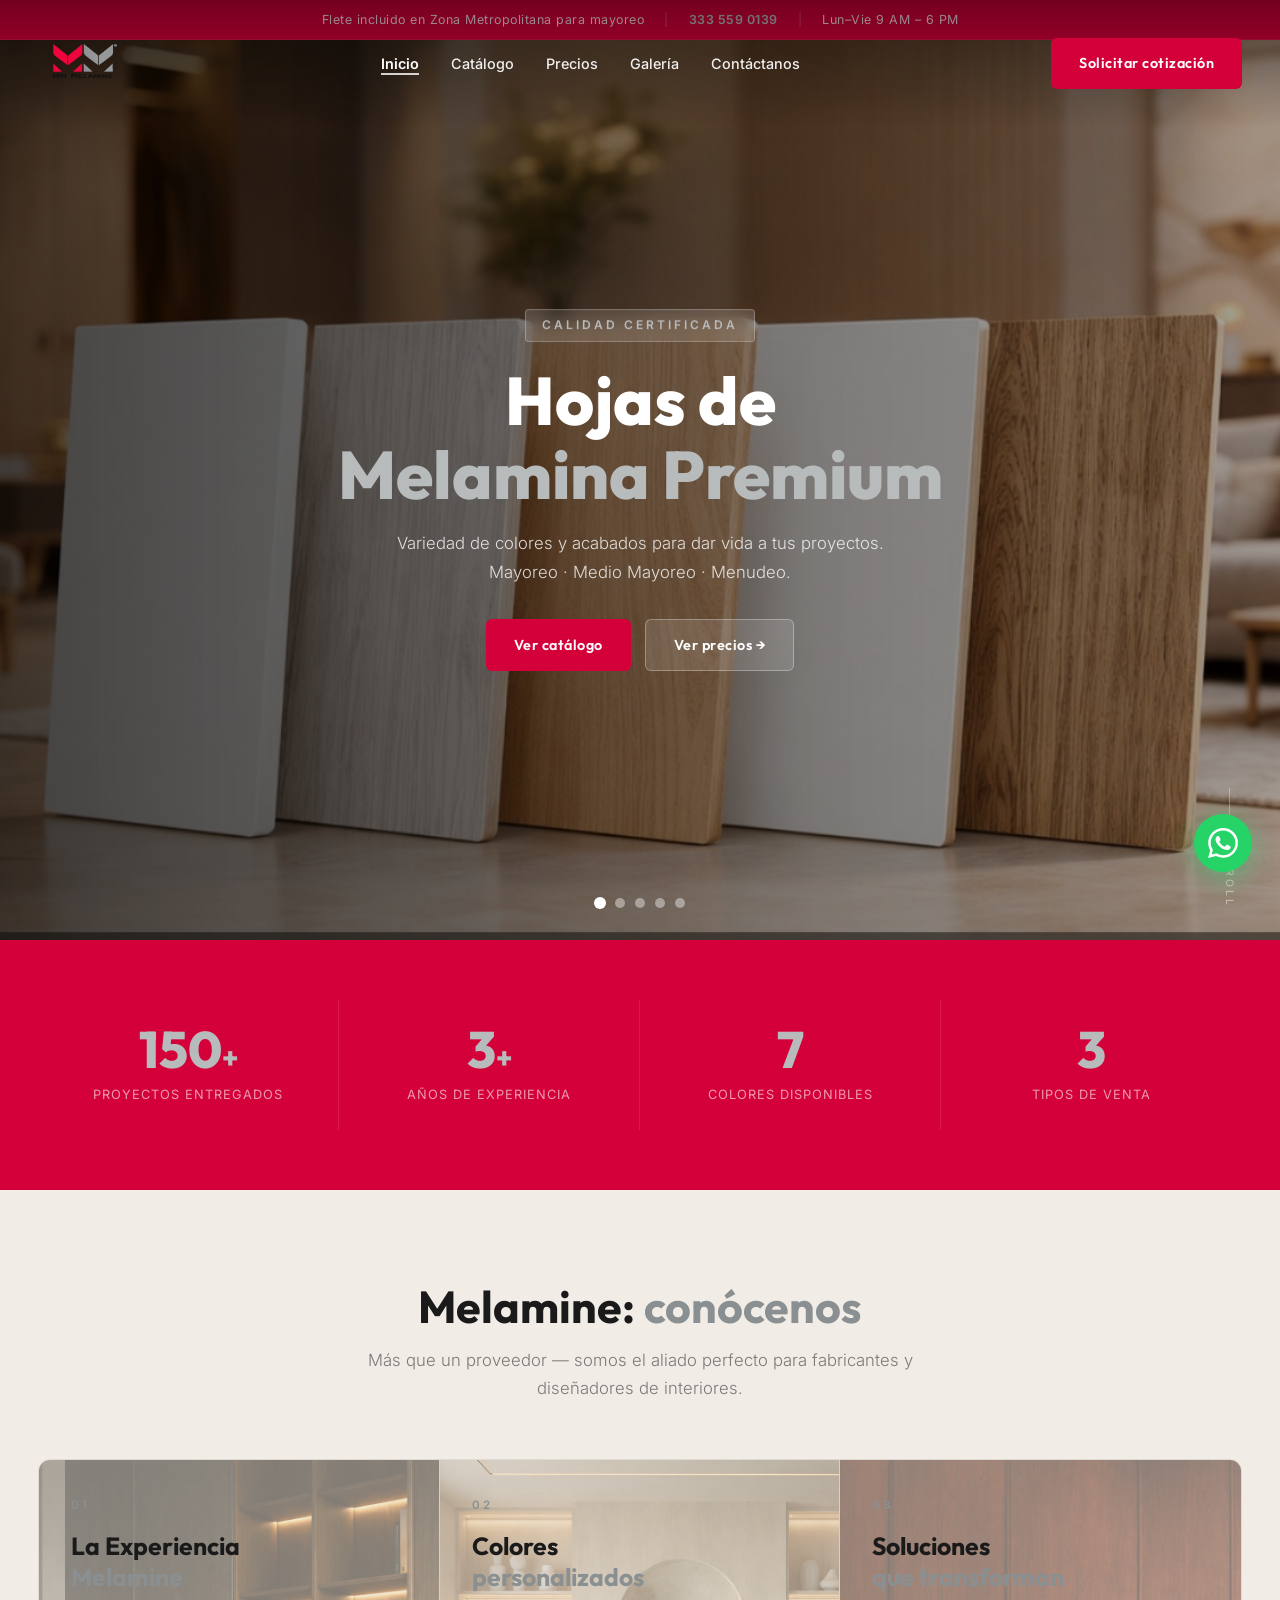
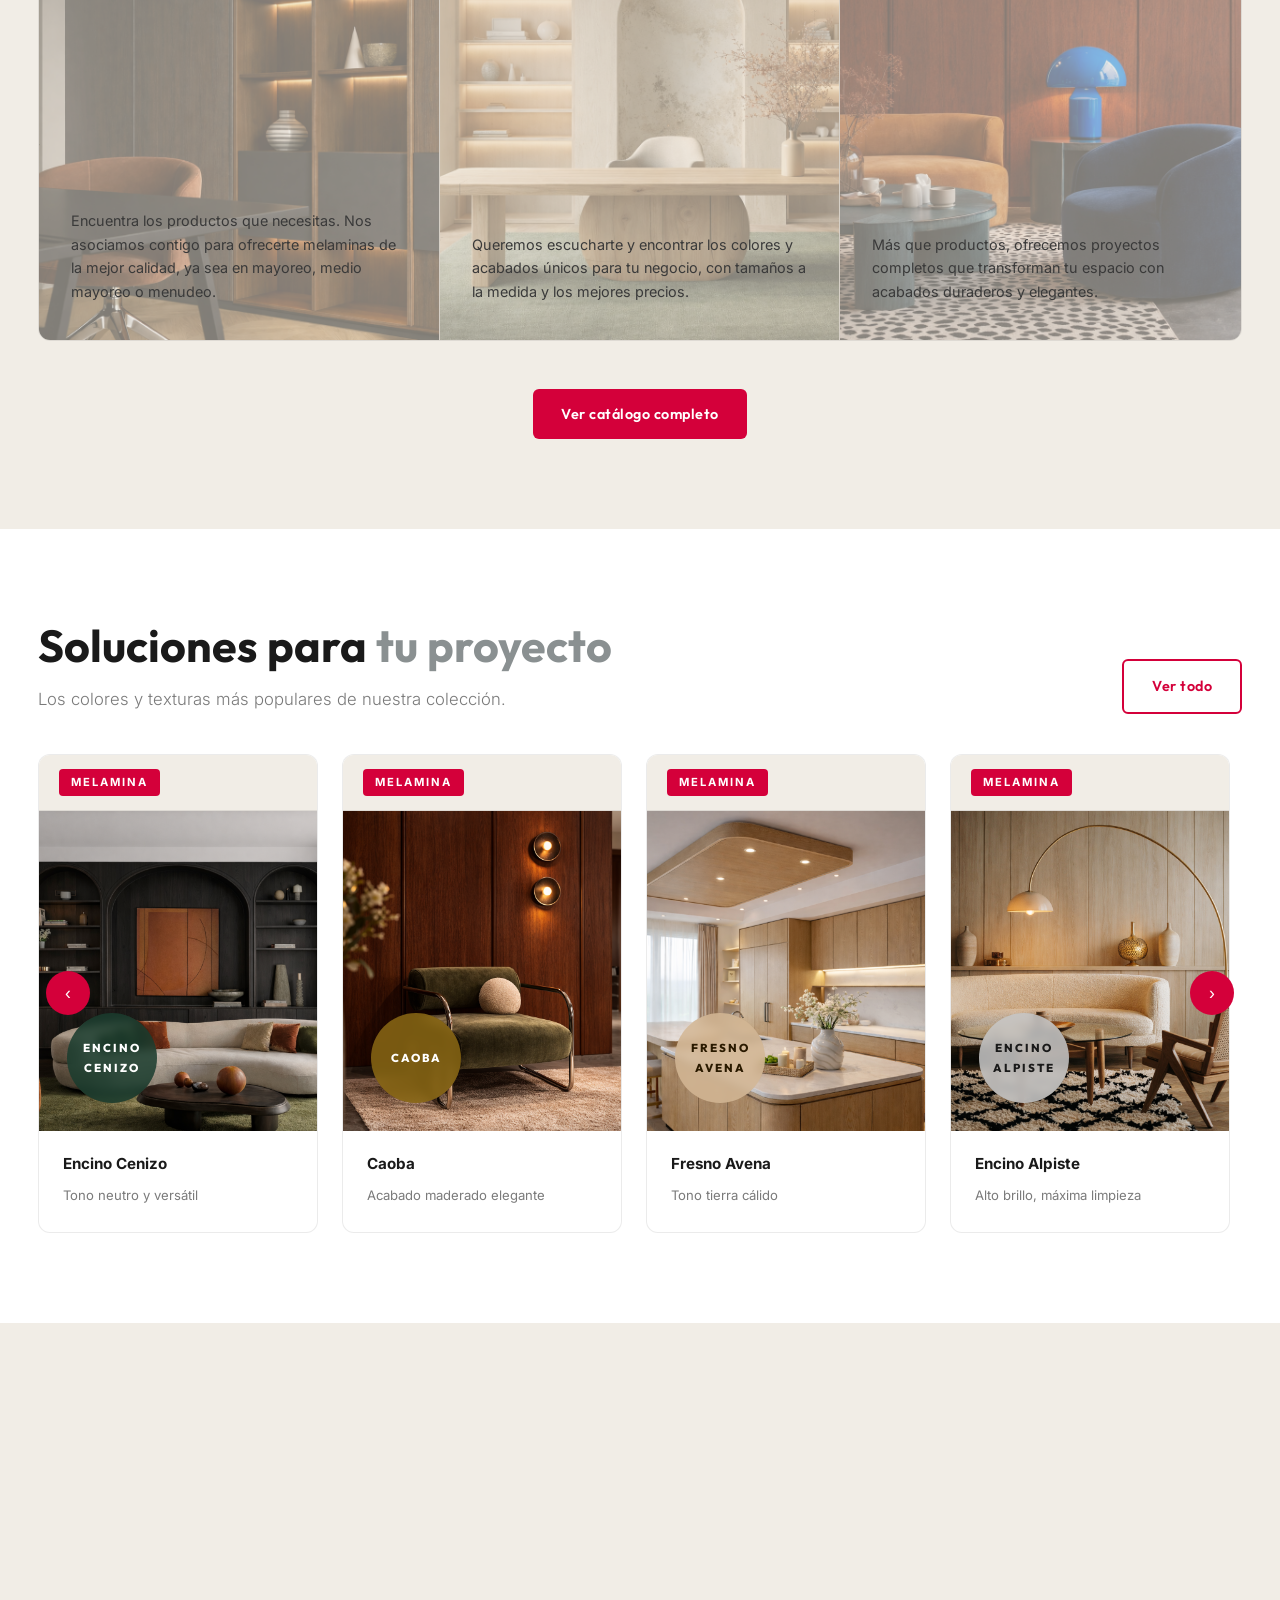
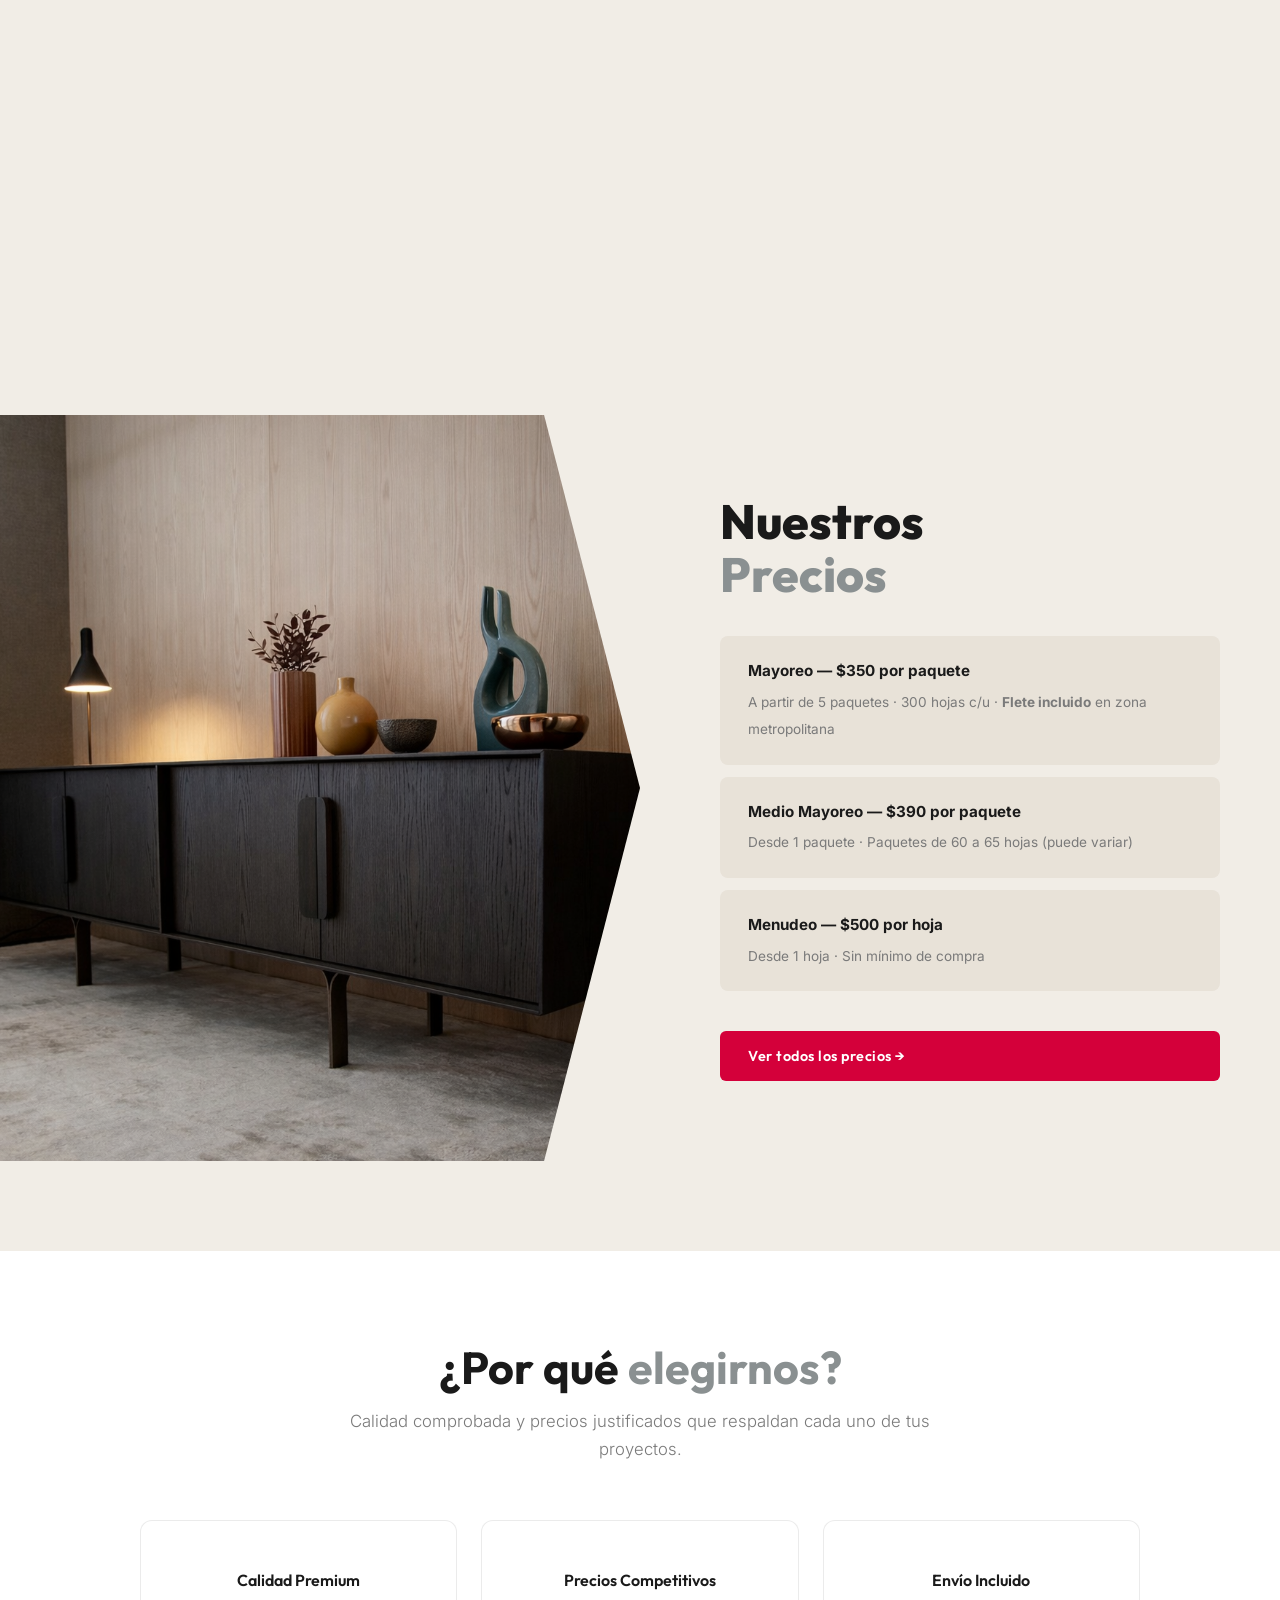
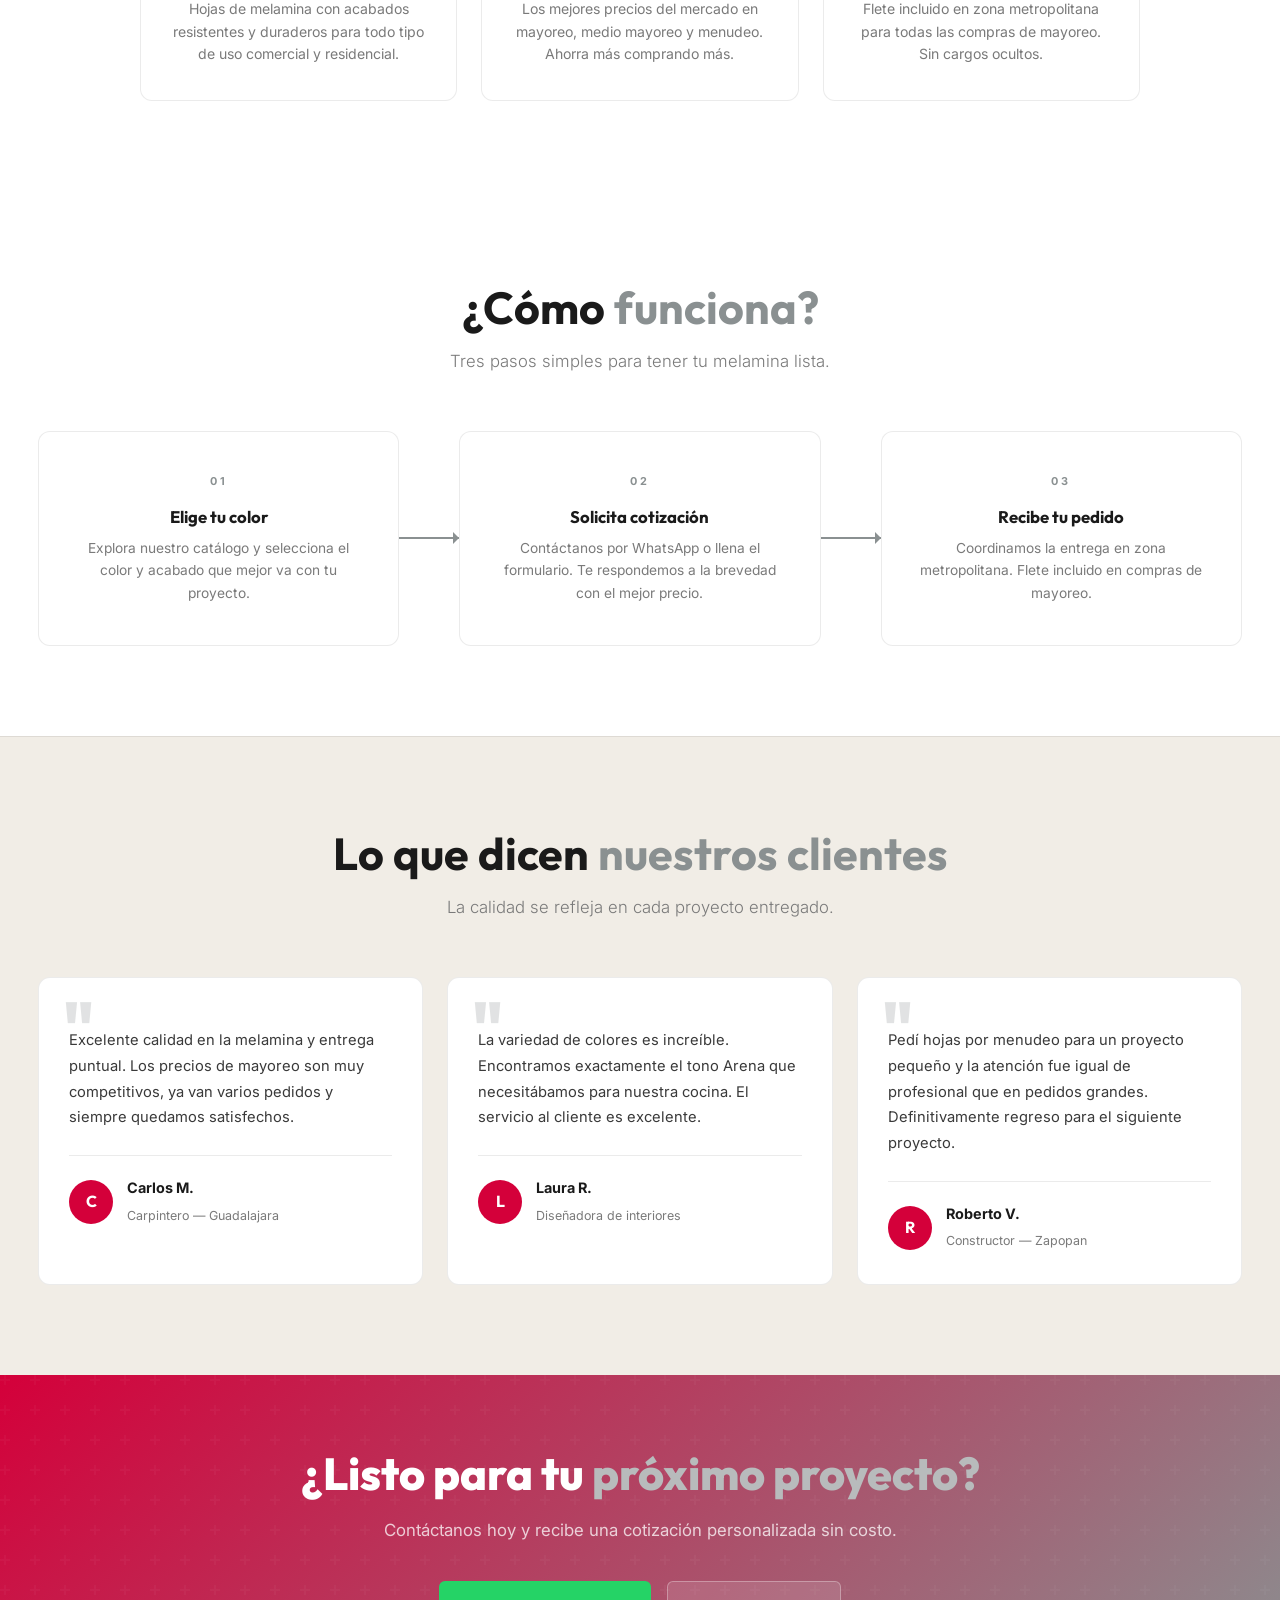
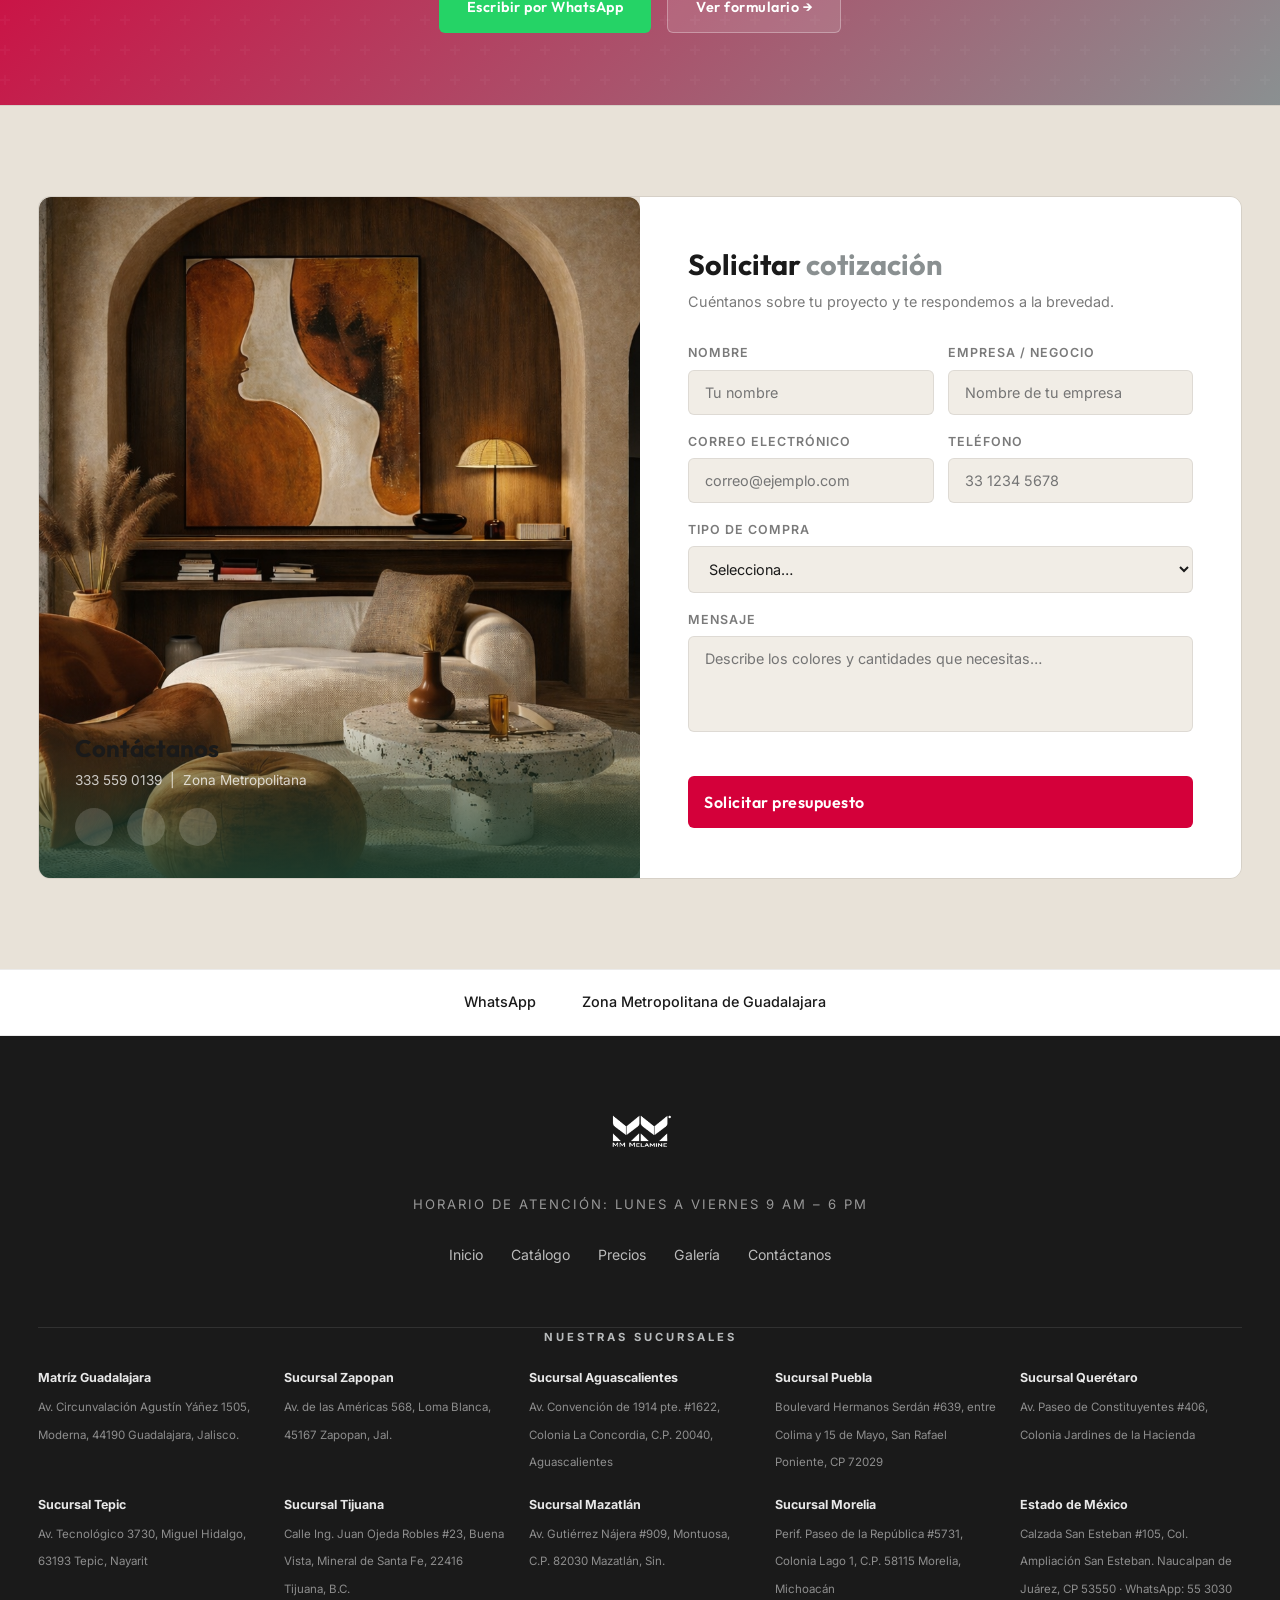
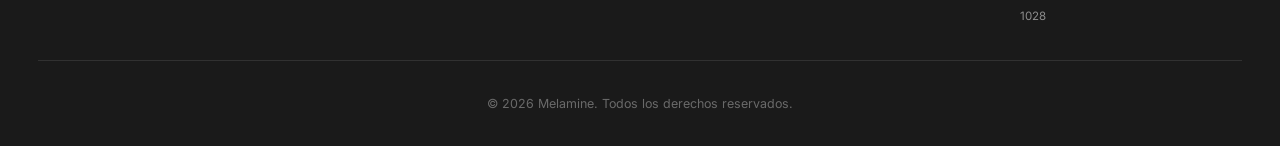
==== commit 0569b02b: "Cambios Nombre Colores" ====
--- a/html/index.html
+++ b/html/index.html
@@ -244,68 +244,63 @@
       <div class="solutions-slider-wrap animate-on-scroll" style="position:relative;">
         <button class="slider-nav prev" id="solPrev">&#8249;</button>
         <div class="solutions-track" id="solutionsTrack">
-          <!-- Card A: Gris Cenizo -->
+          <!-- Card A: Encino Cenizo -->
           <div class="solution-card">
             <div class="solution-card-header">
               <span class="solution-brand-badge">Melamina</span>
             </div>
             <div class="solution-card-img">
-              <!-- [IMAGEN EN ESPERA: Foto de ambiente con melamina Gris Cenizo] -->
               <img src="../imagenes/Fotos_Madera/ENCINO%20CENIZO/ENCINO%20CENIZO%20R%20(1).png" alt="Encino Cenizo"
                 style="width:100%;height:100%;object-fit:cover;">
-              <div class="solution-circle-tag">GRIS<br>CENIZO</div>
+              <div class="solution-circle-tag">ENCINO<br>CENIZO</div>
             </div>
             <div class="solution-card-body">
-              <strong>Gris Cenizo — Colors Line</strong>
+              <strong>Encino Cenizo</strong>
               <span>Tono neutro y versátil</span>
             </div>
           </div>
-          <!-- Card B: Café Roble -->
+          <!-- Card B: Caoba -->
           <div class="solution-card">
             <div class="solution-card-header">
               <span class="solution-brand-badge">Melamina</span>
             </div>
             <div class="solution-card-img">
-              <!-- [IMAGEN EN ESPERA: Foto de ambiente con melamina Café Roble] -->
               <img src="../imagenes/Fotos_Madera/CAOBA/caoba1.png" alt="Caoba"
                 style="width:100%;height:100%;object-fit:cover;">
-              <div class="solution-circle-tag" style="background:rgba(139,105,20,0.85);">CAFí‰<br>ROBLE</div>
+              <div class="solution-circle-tag" style="background:rgba(139,105,20,0.85);">CAOBA</div>
             </div>
             <div class="solution-card-body">
-              <strong>Café Roble — Wood Line</strong>
+              <strong>Caoba</strong>
               <span>Acabado maderado elegante</span>
             </div>
           </div>
-          <!-- Card C: Arena -->
+          <!-- Card C: Fresno Avena -->
           <div class="solution-card">
             <div class="solution-card-header">
               <span class="solution-brand-badge">Melamina</span>
             </div>
             <div class="solution-card-img">
-              <!-- [IMAGEN EN ESPERA: Foto de ambiente con melamina Arena] -->
               <img src="../imagenes/Fotos_Madera/Fresno%20Avena/fresno%20avena%20r.png" alt="Fresno Avena"
                 style="width:100%;height:100%;object-fit:cover;">
-              <div class="solution-circle-tag" style="background:rgba(212,184,150,0.85); color:#2a1a00;">ARENA</div>
+              <div class="solution-circle-tag" style="background:rgba(212,184,150,0.85); color:#2a1a00;">FRESNO<br>AVENA</div>
             </div>
             <div class="solution-card-body">
-              <strong>Arena — Natural Line</strong>
+              <strong>Fresno Avena</strong>
               <span>Tono tierra cálido</span>
             </div>
           </div>
-          <!-- Card D: Blanco Brilloso -->
+          <!-- Card D: Encino Alpiste -->
           <div class="solution-card">
             <div class="solution-card-header">
               <span class="solution-brand-badge">Melamina</span>
             </div>
             <div class="solution-card-img">
-              <!-- [IMAGEN EN ESPERA: Foto de ambiente con melamina Blanco Brilloso] -->
               <img src="../imagenes/Fotos_Madera/ENCINO%20ALPISTE/encino%20alpiste%20(1).png" alt="Encino Alpiste"
                 style="width:100%;height:100%;object-fit:cover;">
-              <div class="solution-circle-tag" style="background:rgba(200,200,200,0.85); color:#1a1a1a;">
-                BLANCO<br>BRILLOSO</div>
+              <div class="solution-circle-tag" style="background:rgba(200,200,200,0.85); color:#1a1a1a;">ENCINO<br>ALPISTE</div>
             </div>
             <div class="solution-card-body">
-              <strong>Blanco Brilloso — Gloss Line</strong>
+              <strong>Encino Alpiste</strong>
               <span>Alto brillo, máxima limpieza</span>
             </div>
           </div>
@@ -340,7 +335,7 @@
                 style="width:100%;height:100%;object-fit:cover;">
             </div>
             <div class="brand-product-card-footer">
-              <p>Café Roble</p>
+              <p>Caoba</p>
             </div>
           </div>
           <div class="brand-product-card" data-cat="maderas">
@@ -349,7 +344,7 @@
                 style="width:100%;height:100%;object-fit:cover;">
             </div>
             <div class="brand-product-card-footer">
-              <p>Arena</p>
+              <p>Fresno Avena</p>
             </div>
           </div>
           <div class="brand-product-card" data-cat="maderas">
@@ -358,7 +353,7 @@
                 style="width:100%;height:100%;object-fit:cover;">
             </div>
             <div class="brand-product-card-footer">
-              <p>Roble Oscuro</p>
+              <p>Roble Avellana</p>
             </div>
           </div>
           <!-- Sólidos (hidden by default) -->
@@ -368,7 +363,7 @@
                 style="width:100%;height:100%;object-fit:cover;">
             </div>
             <div class="brand-product-card-footer">
-              <p>Blanco Sólido</p>
+              <p>Encino Alpiste</p>
             </div>
           </div>
           <div class="brand-product-card" data-cat="solidos" style="display:none;">
@@ -377,7 +372,7 @@
                 style="width:100%;height:100%;object-fit:cover;">
             </div>
             <div class="brand-product-card-footer">
-              <p>Blanco Mate</p>
+              <p>Lino Serra</p>
             </div>
           </div>
           <div class="brand-product-card" data-cat="solidos" style="display:none;">
@@ -386,7 +381,7 @@
                 style="width:100%;height:100%;object-fit:cover;">
             </div>
             <div class="brand-product-card-footer">
-              <p>Blanco Brilloso</p>
+              <p>Encino Cenizo</p>
             </div>
           </div>
           <!-- Grises (hidden by default) -->
@@ -396,7 +391,7 @@
                 style="width:100%;height:100%;object-fit:cover;">
             </div>
             <div class="brand-product-card-footer">
-              <p>Gris Cenizo</p>
+              <p>Encino Dakar</p>
             </div>
           </div>
           <div class="brand-product-card" data-cat="grises" style="display:none;">
@@ -405,7 +400,7 @@
                 style="width:100%;height:100%;object-fit:cover;">
             </div>
             <div class="brand-product-card-footer">
-              <p>Gris Oscuro</p>
+              <p>Expresso</p>
             </div>
           </div>
           <div class="brand-product-card" data-cat="grises" style="display:none;">
@@ -414,7 +409,7 @@
                 style="width:100%;height:100%;object-fit:cover;">
             </div>
             <div class="brand-product-card-footer">
-              <p>Gris Perla</p>
+              <p>Lombardía</p>
             </div>
           </div>
         </div>
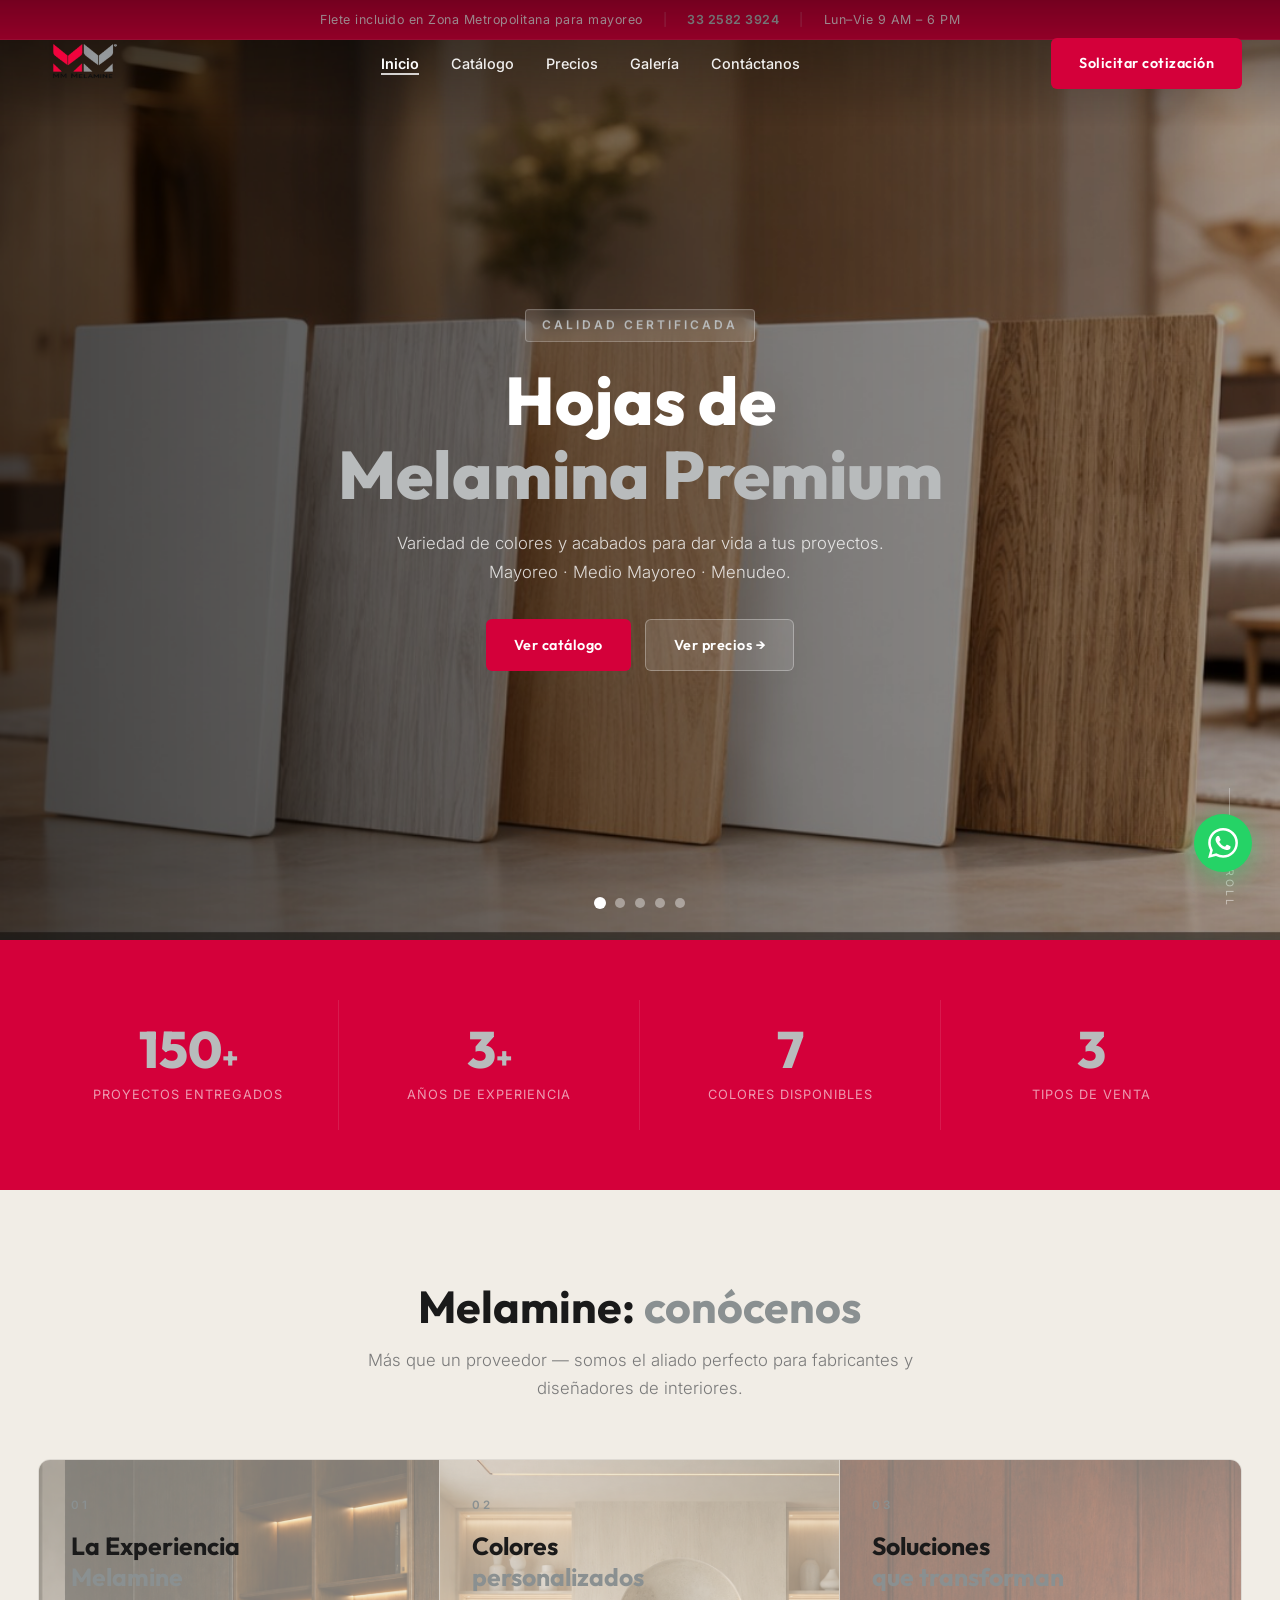
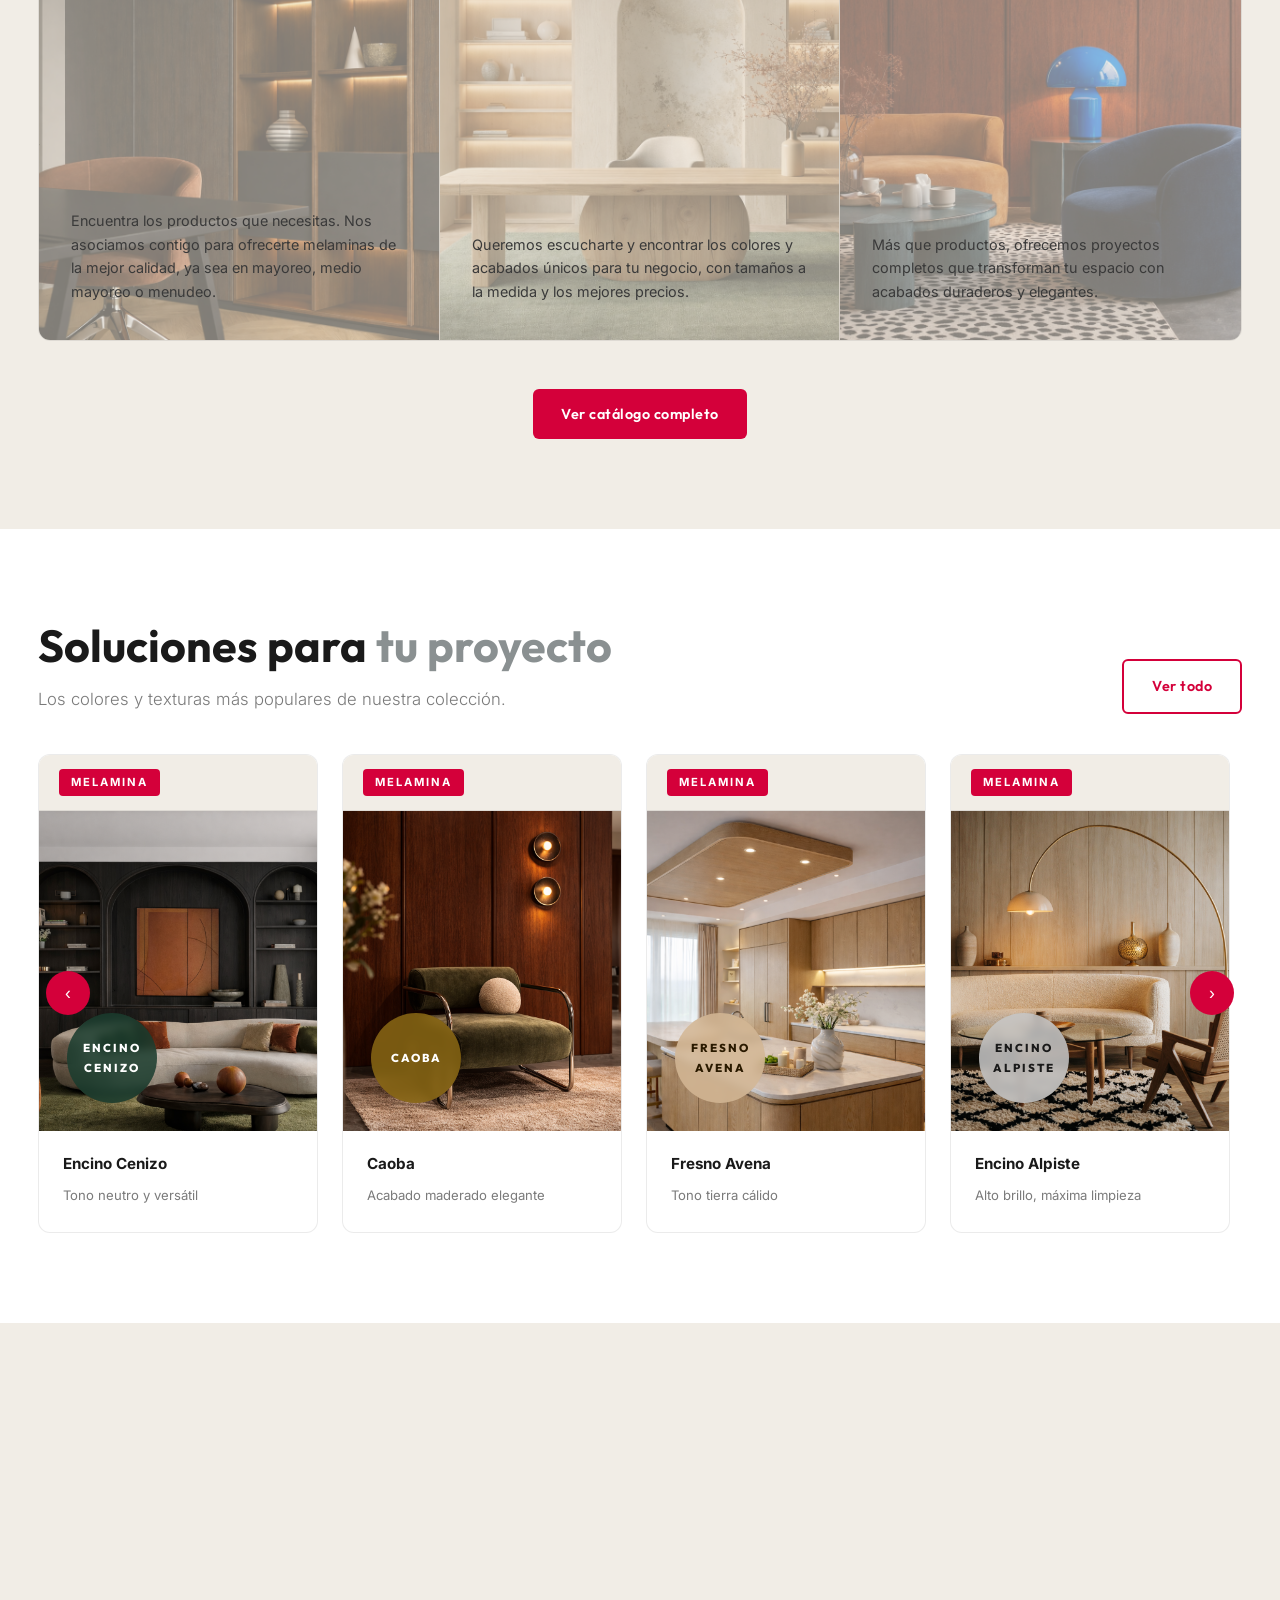
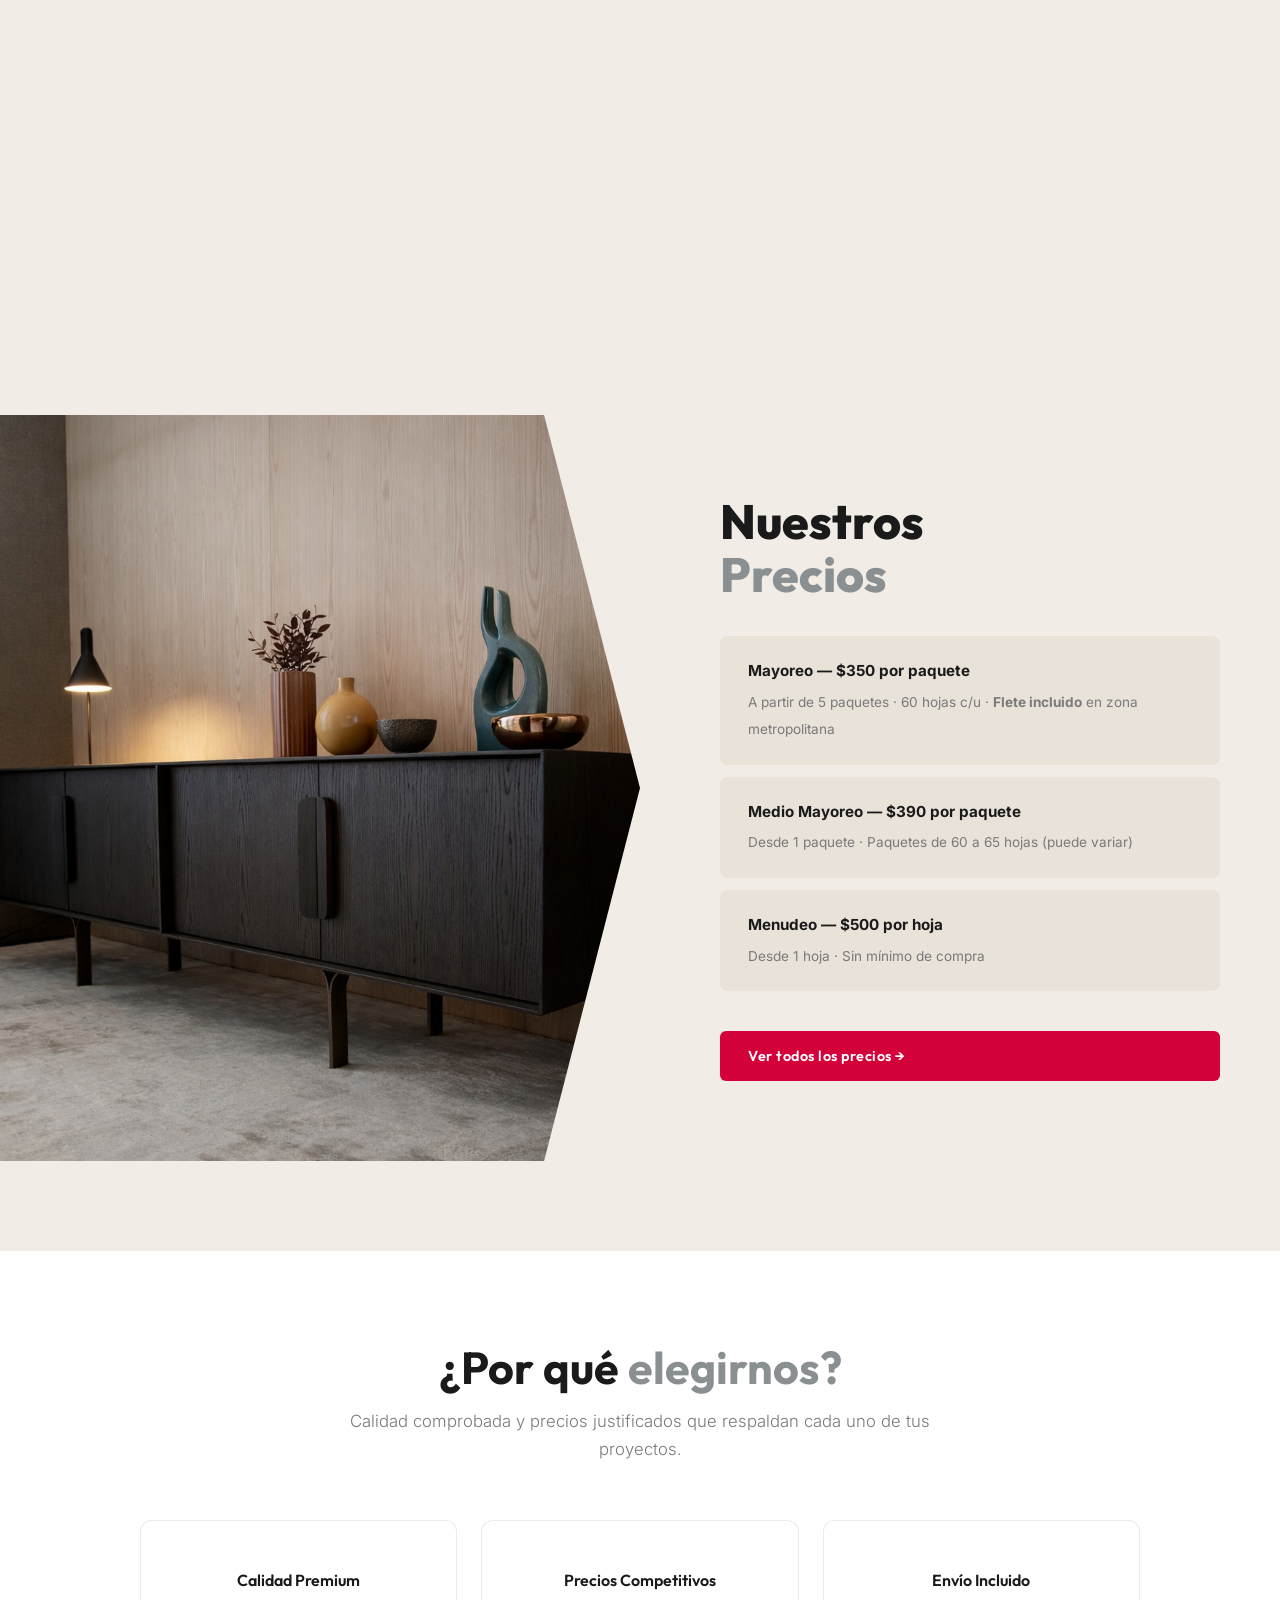
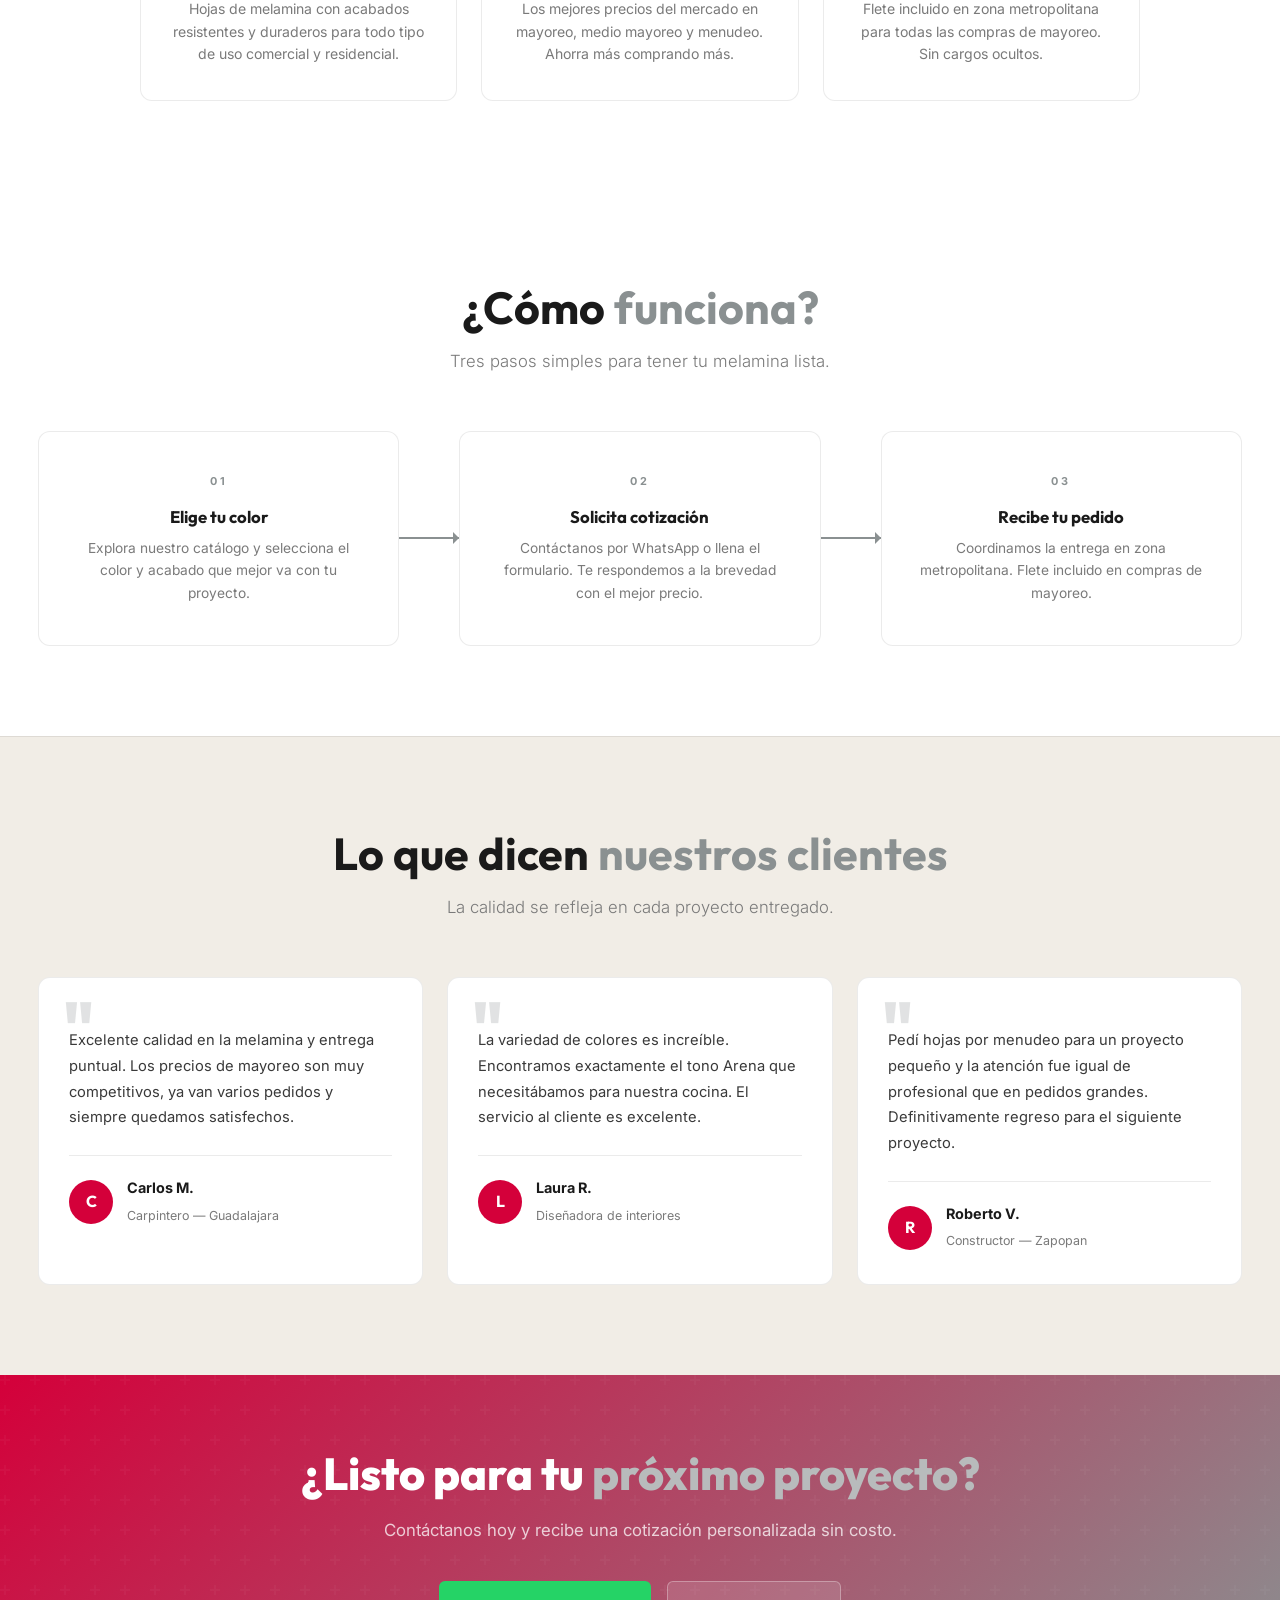
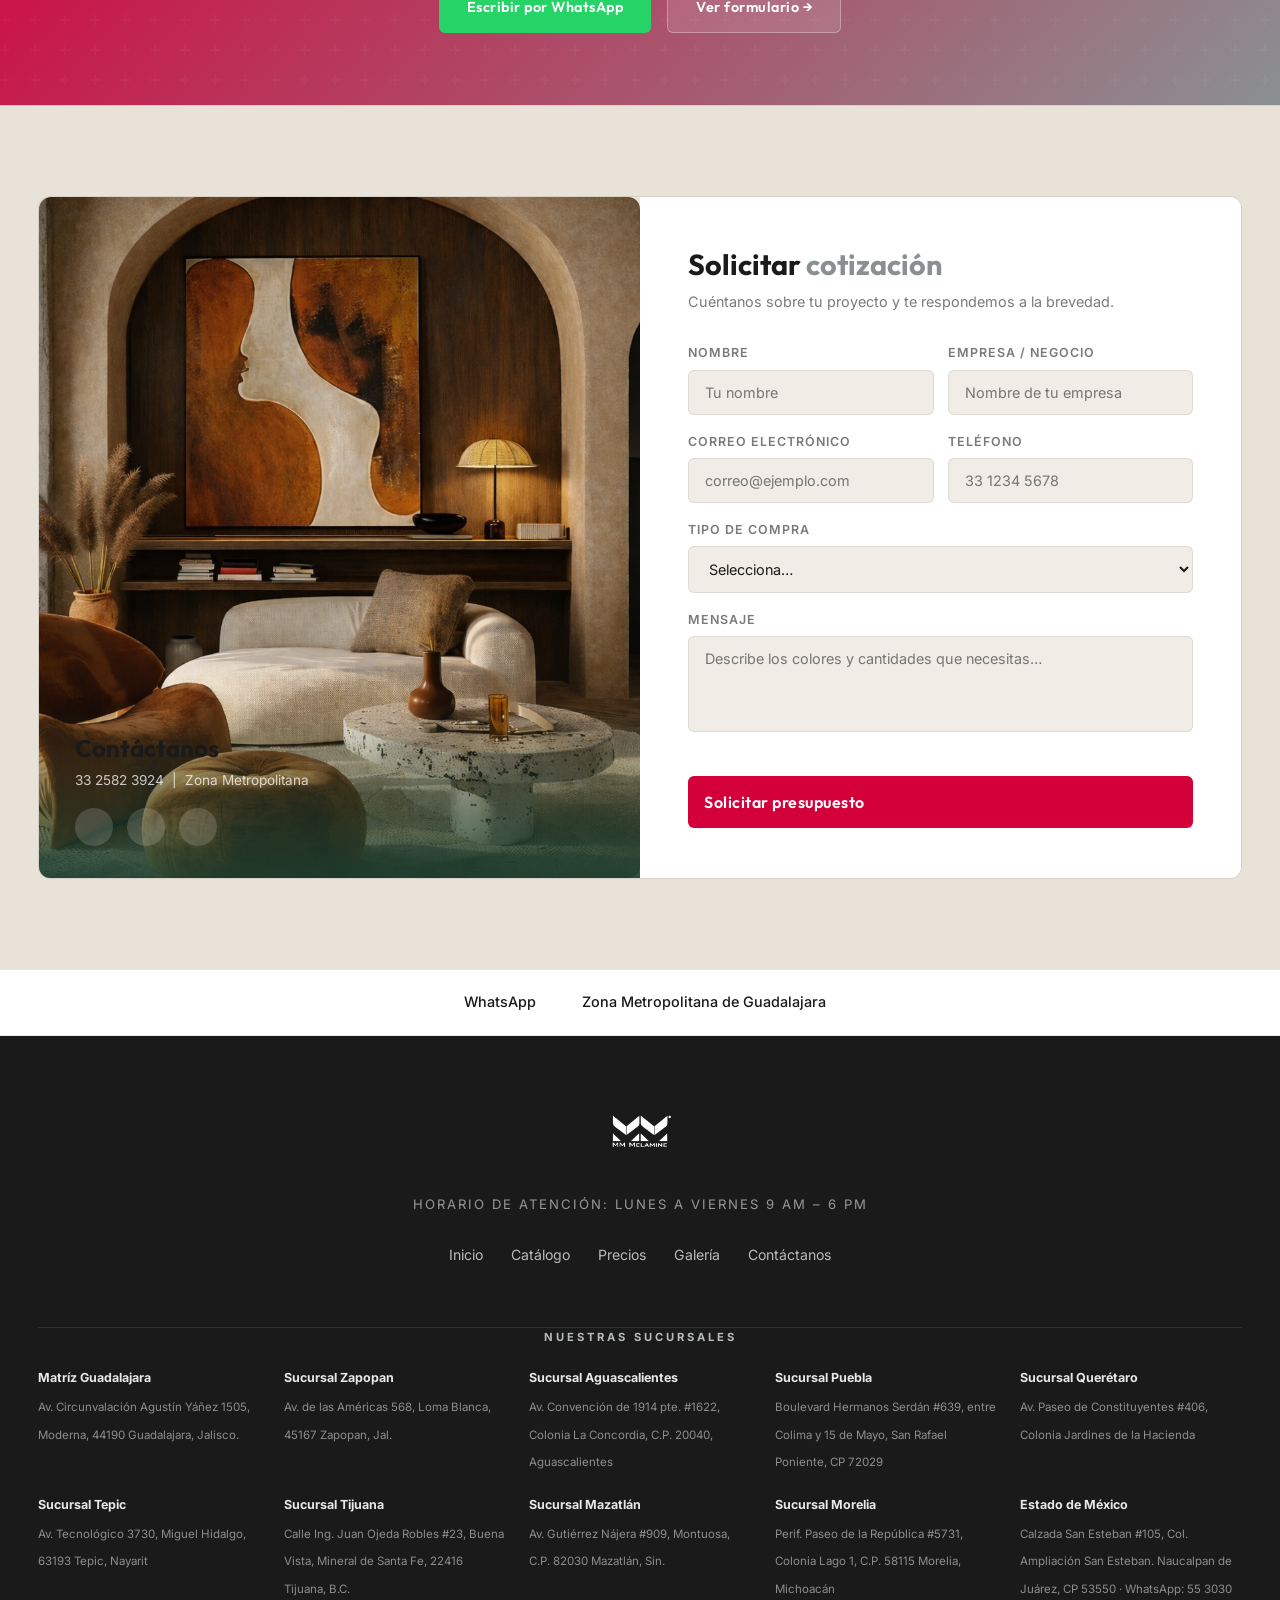
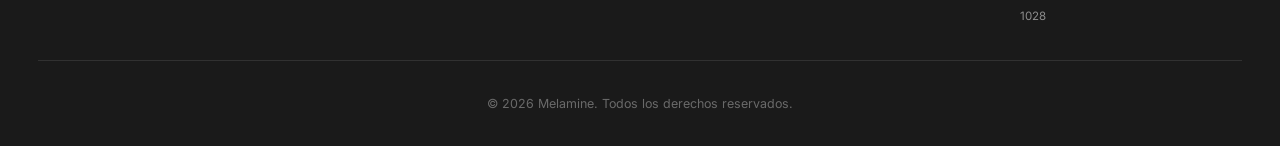
==== commit f717f165: "cambios whastapp" ====
--- a/html/index.html
+++ b/html/index.html
@@ -24,7 +24,7 @@
     <div class="announcement-inner">
       <span> Flete incluido en Zona Metropolitana para mayoreo</span>
       <span class="ann-sep">|</span>
-      <span> <a href="tel:3335590139">333 559 0139</a></span>
+      <span> <a href="tel:3325823924">33 2582 3924</a></span>
       <span class="ann-sep">|</span>
       <span>Lun–Vie 9 AM – 6 PM</span>
     </div>
@@ -430,7 +430,7 @@
         <h2 class="certs-title">Nuestros<br><span class="highlight-green">Precios</span></h2>
         <div class="cert-block">
           <strong> Mayoreo — $350 por paquete</strong>
-          <span>A partir de 5 paquetes · 300 hojas c/u · <b>Flete incluido</b> en zona metropolitana</span>
+          <span>A partir de 5 paquetes · 60 hojas c/u · <b>Flete incluido</b> en zona metropolitana</span>
         </div>
         <div class="cert-block">
           <strong> Medio Mayoreo — $390 por paquete</strong>
@@ -562,7 +562,7 @@
       <h2>¿Listo para tu <span>próximo proyecto?</span></h2>
       <p>Contáctanos hoy y recibe una cotización personalizada sin costo.</p>
       <div class="cta-banner-btns">
-        <a href="https://api.whatsapp.com/send?phone=523335590139&text=Hola%2C%20quisiera%20una%20cotizaci%C3%B3n%20de%20melamina."
+        <a href="https://wa.me/523325823924?text=%C2%A1Hola!%20%F0%9F%91%8B%20Bienvenido%20a%20Melamine"
           class="btn" style="background:#25D366; color:#fff;" target="_blank" rel="noopener"> Escribir por
           WhatsApp</a>
         <a href="contacto.html" class="btn"
@@ -582,7 +582,7 @@
             style="width:100%; height:100%; object-fit:cover; display:block; min-height:480px; border-radius:var(--radius-card);">
           <div class="contact-img-overlay">
             <h3>Contáctanos</h3>
-            <p> 333 559 0139 &nbsp;|&nbsp; Zona Metropolitana</p>
+            <p> 33 2582 3924 &nbsp;|&nbsp; Zona Metropolitana</p>
             <div class="social-row">
               <a href="#" class="social-icon" aria-label="WhatsApp"></a>
               <a href="#" class="social-icon" aria-label="Instagram"></a>
@@ -636,7 +636,7 @@
   </section>
 
   <!-- ========== WHATSAPP FLOAT ========== -->
-  <a href="https://api.whatsapp.com/send?phone=523335590139&text=Hola%2C%20quisiera%20una%20cotizaci%C3%B3n%20de%20melamina."
+  <a href="https://wa.me/523325823924?text=%C2%A1Hola!%20%F0%9F%91%8B%20Bienvenido%20a%20Melamine"
     class="whatsapp-float" target="_blank" rel="noopener" aria-label="Contactar por WhatsApp">
     <svg viewBox="0 0 24 24" fill="currentColor">
       <path
@@ -649,7 +649,7 @@
     <div class="contact-bar-inner">
       <div class="contact-bar-item">
         <span></span>
-        <a href="https://api.whatsapp.com/send?phone=523335590139&text=Hola%2C%20quisiera%20una%20cotizaci%C3%B3n%20de%20melamina."
+        <a href="https://wa.me/523325823924?text=%C2%A1Hola!%20%F0%9F%91%8B%20Bienvenido%20a%20Melamine"
           target="_blank" rel="noopener">WhatsApp</a>
       </div>
       <div class="contact-bar-item">
@@ -835,7 +835,7 @@
       e.preventDefault();
       const nombre = document.getElementById('nombre').value;
       const mensaje = document.getElementById('mensaje').value;
-      const tel = '523335590139';
+      const tel = '523325823924';
       const text = encodeURIComponent(`Hola, soy ${nombre}. ${mensaje}`);
       window.open(`https://api.whatsapp.com/send?phone=${tel}&text=${text}`, '_blank');
     });
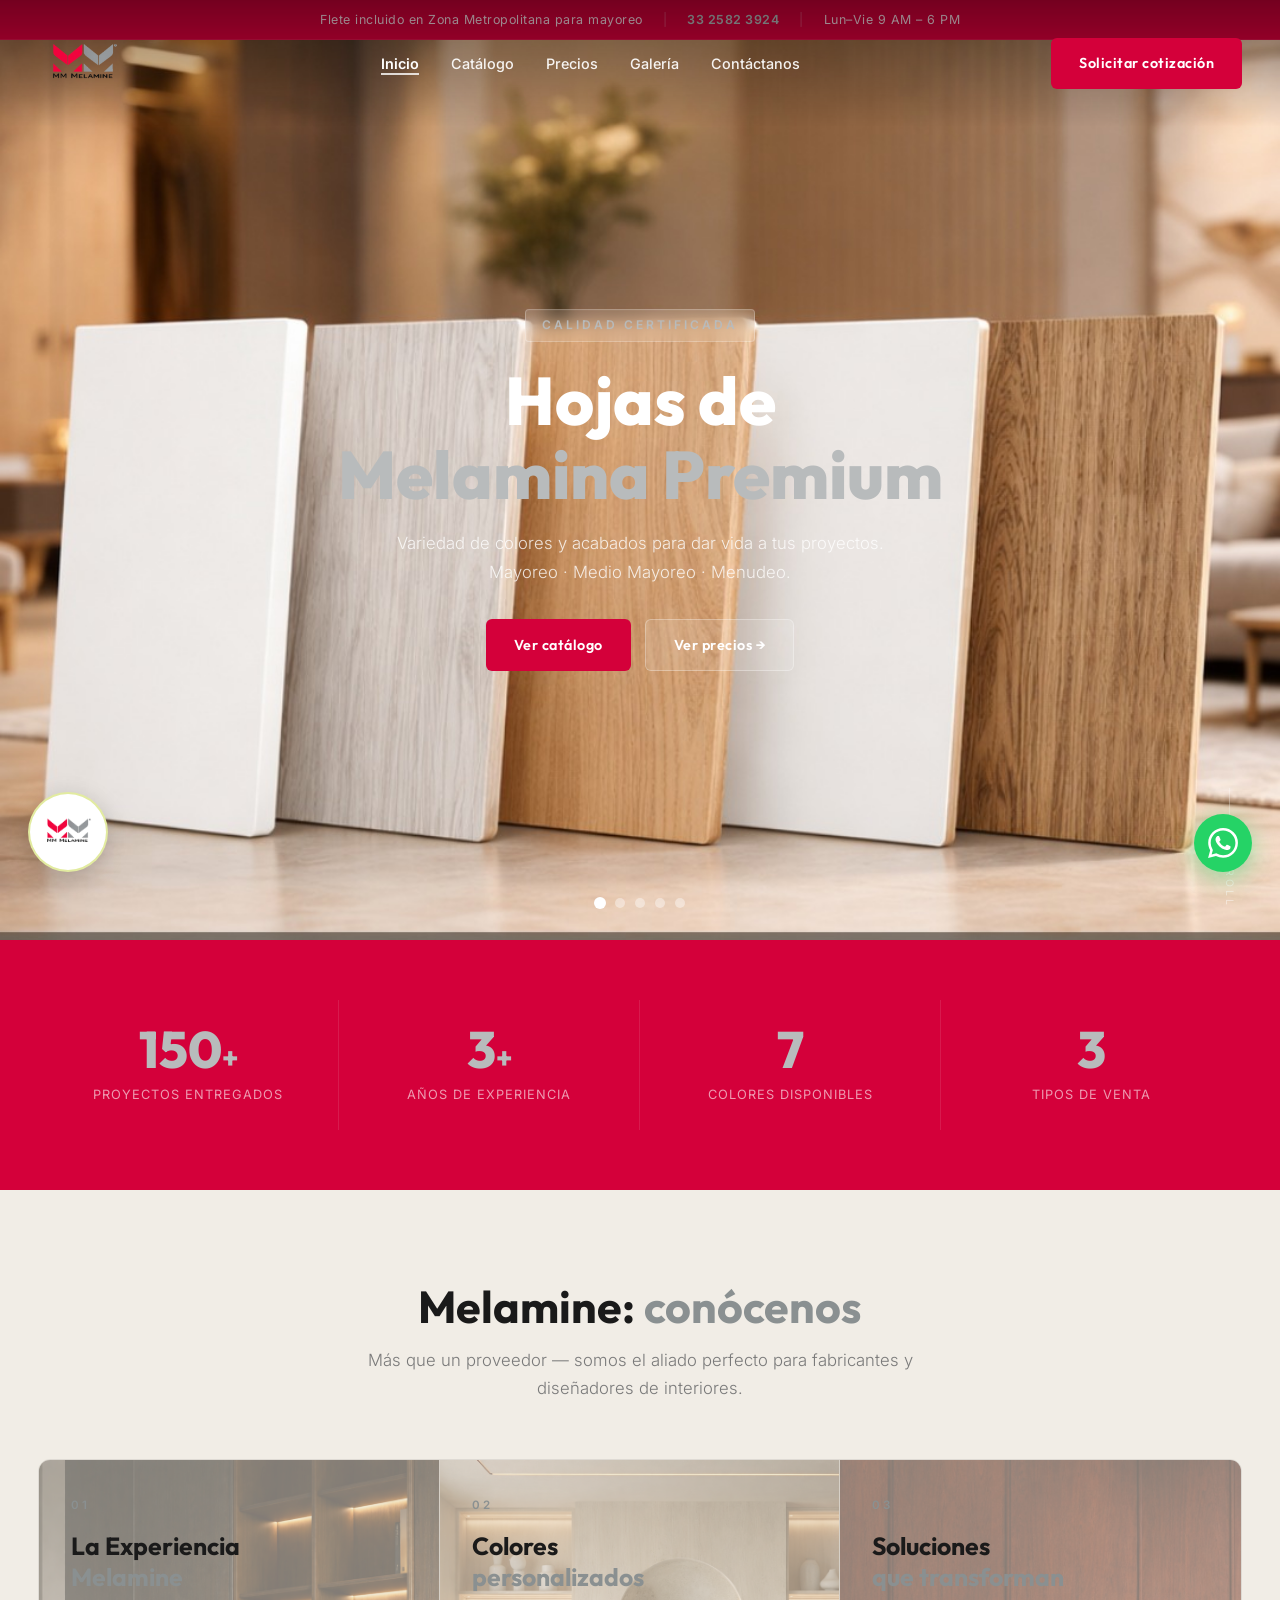
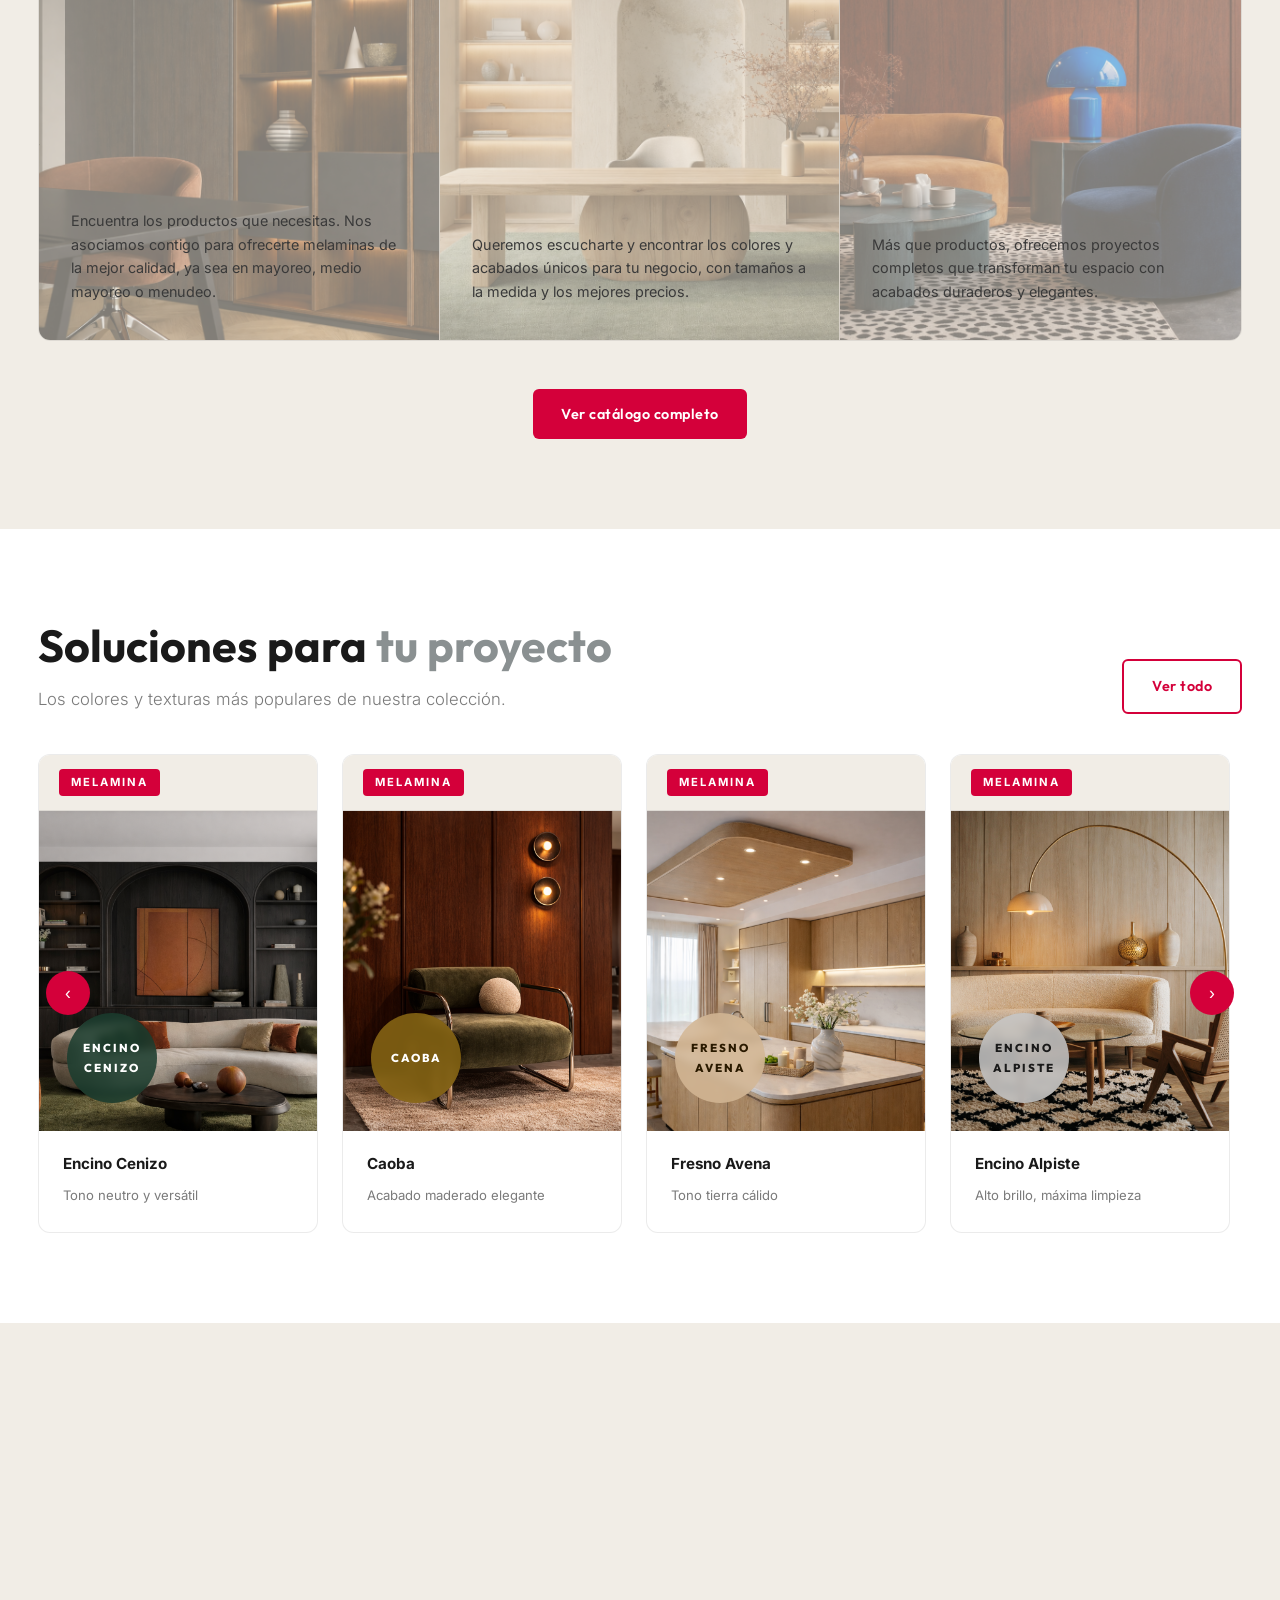
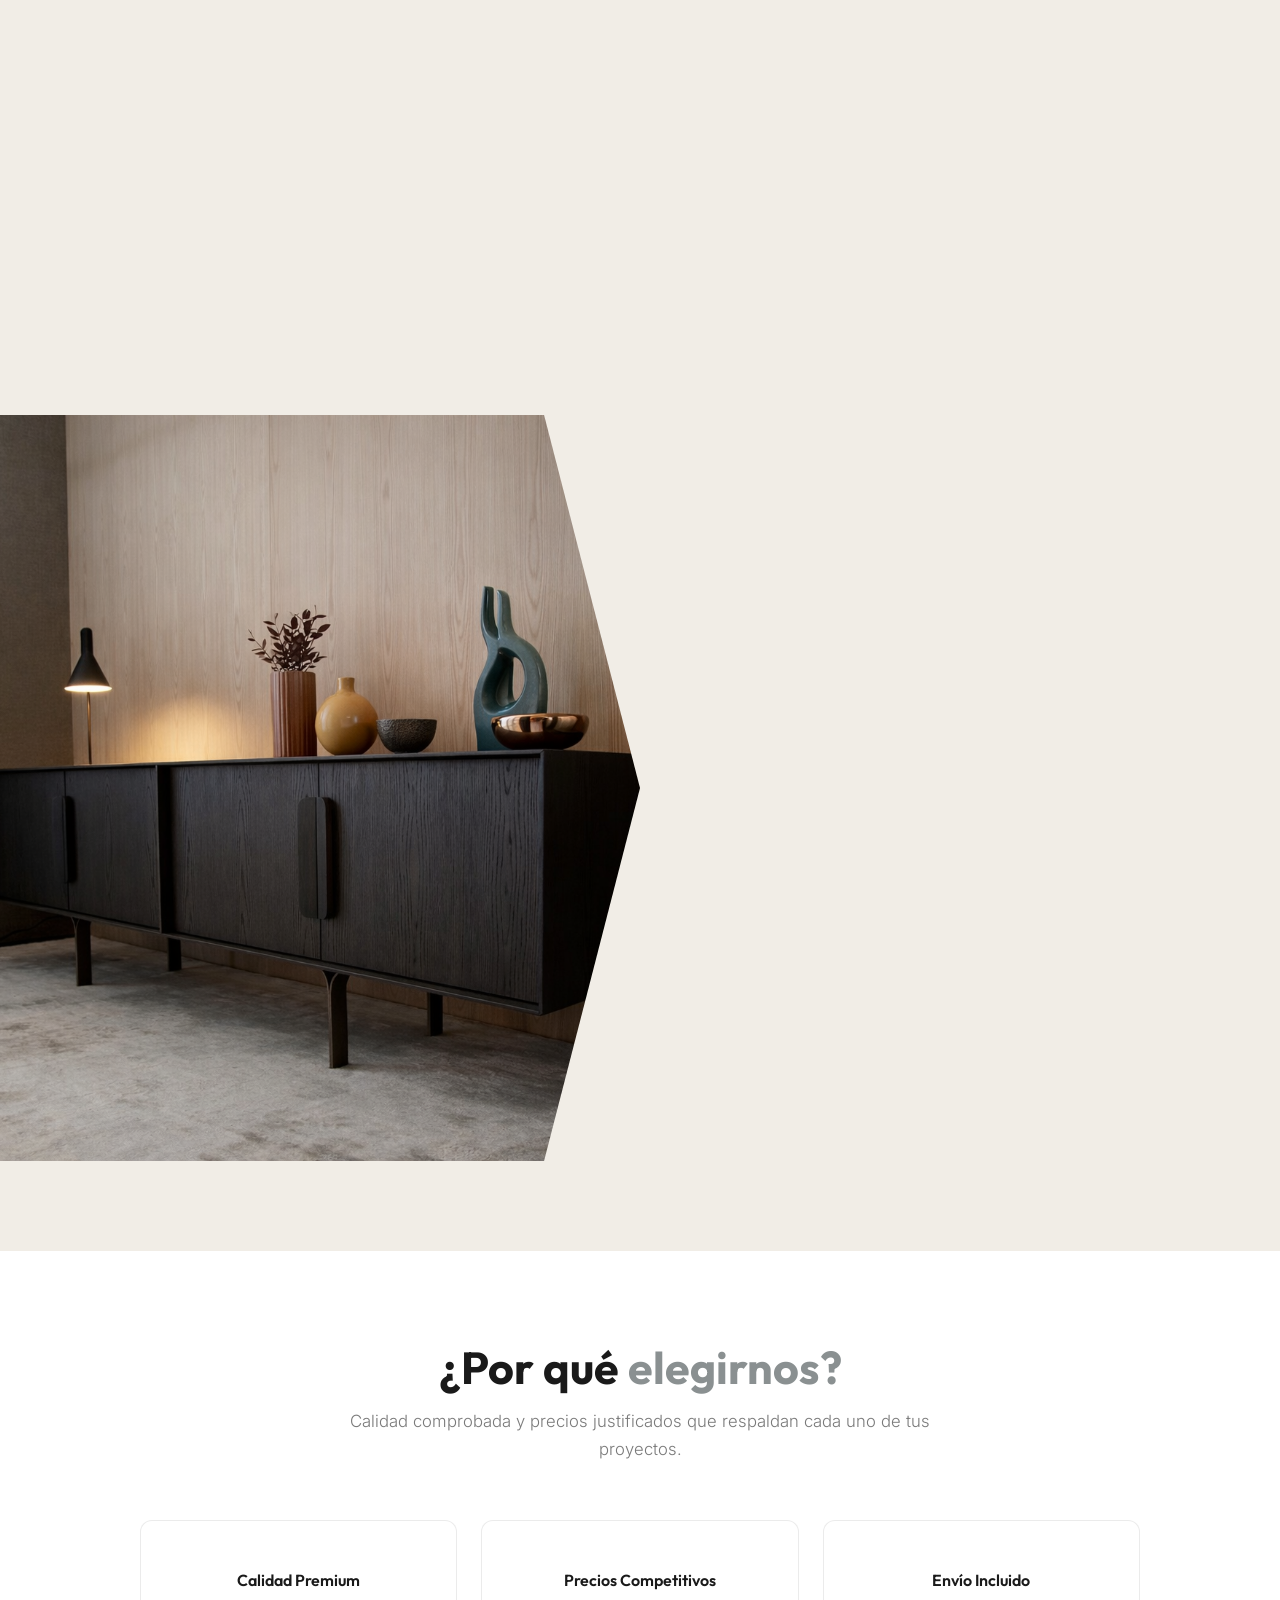
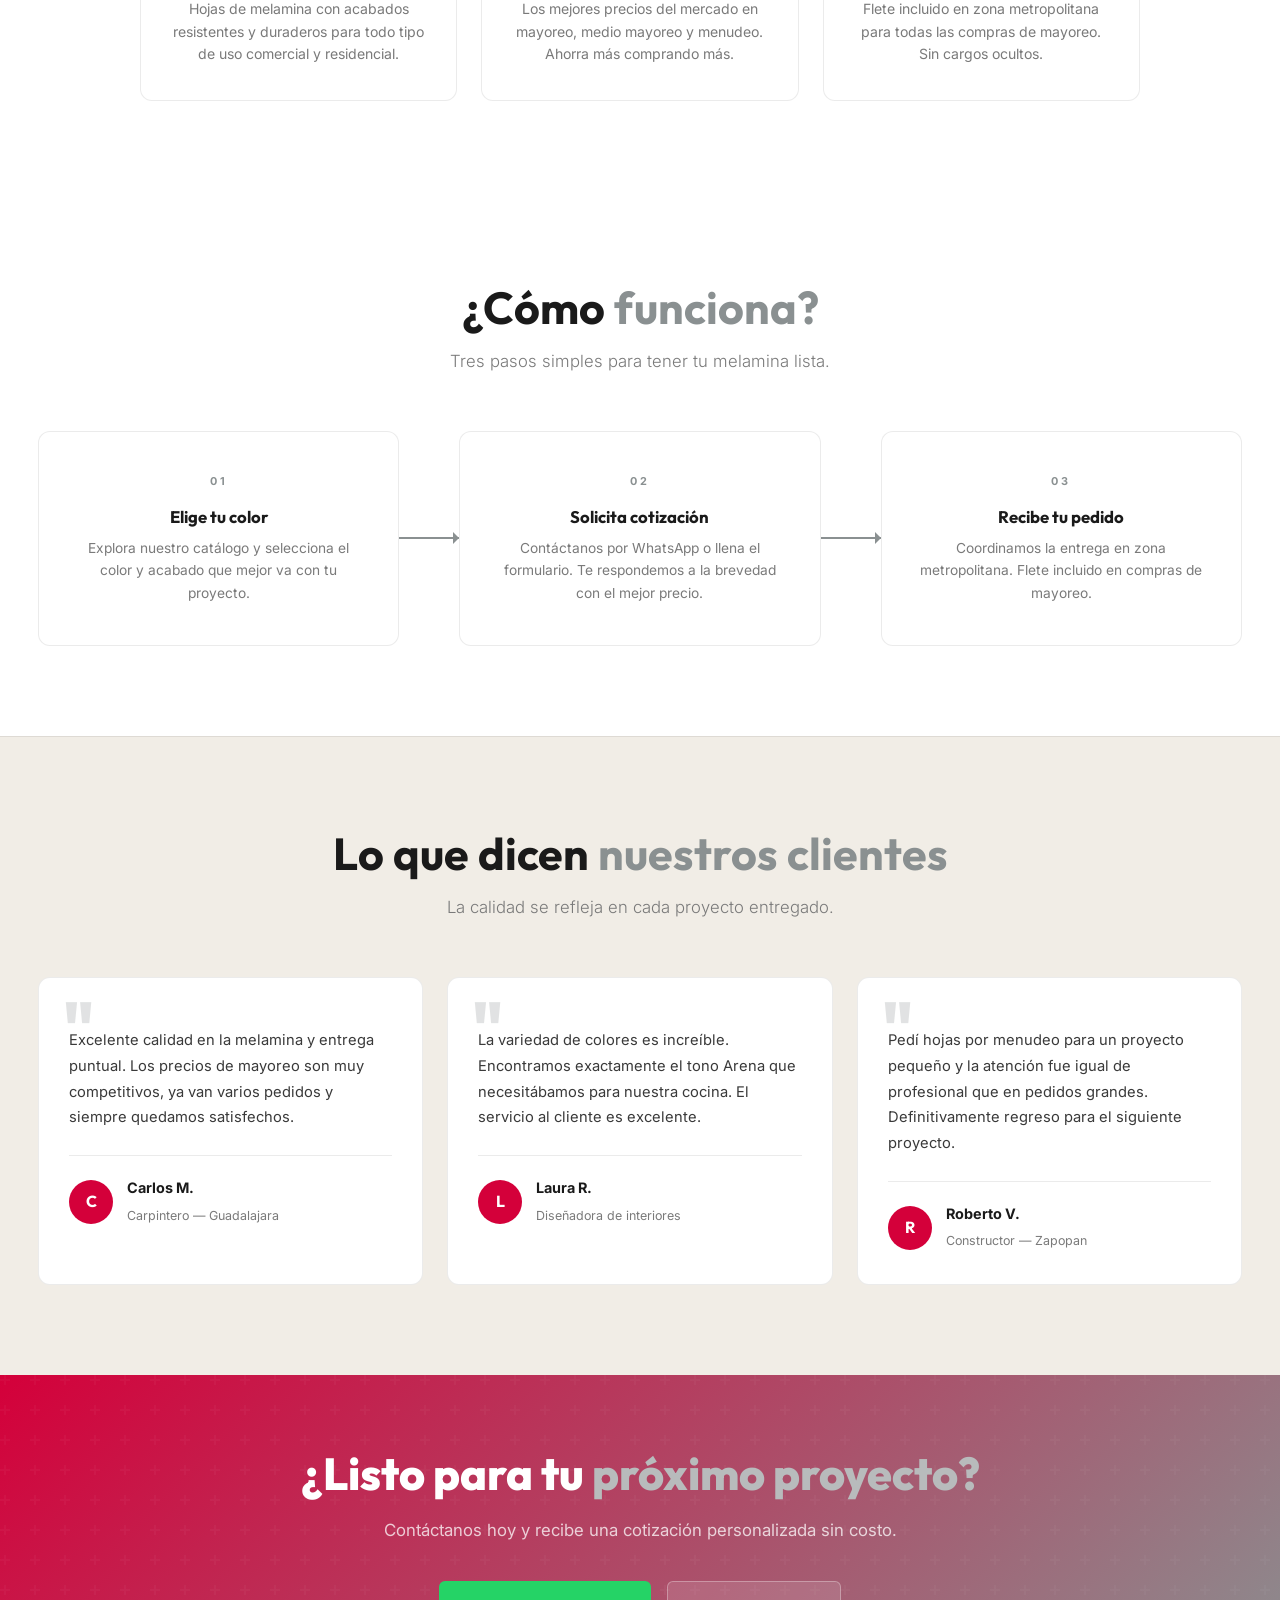
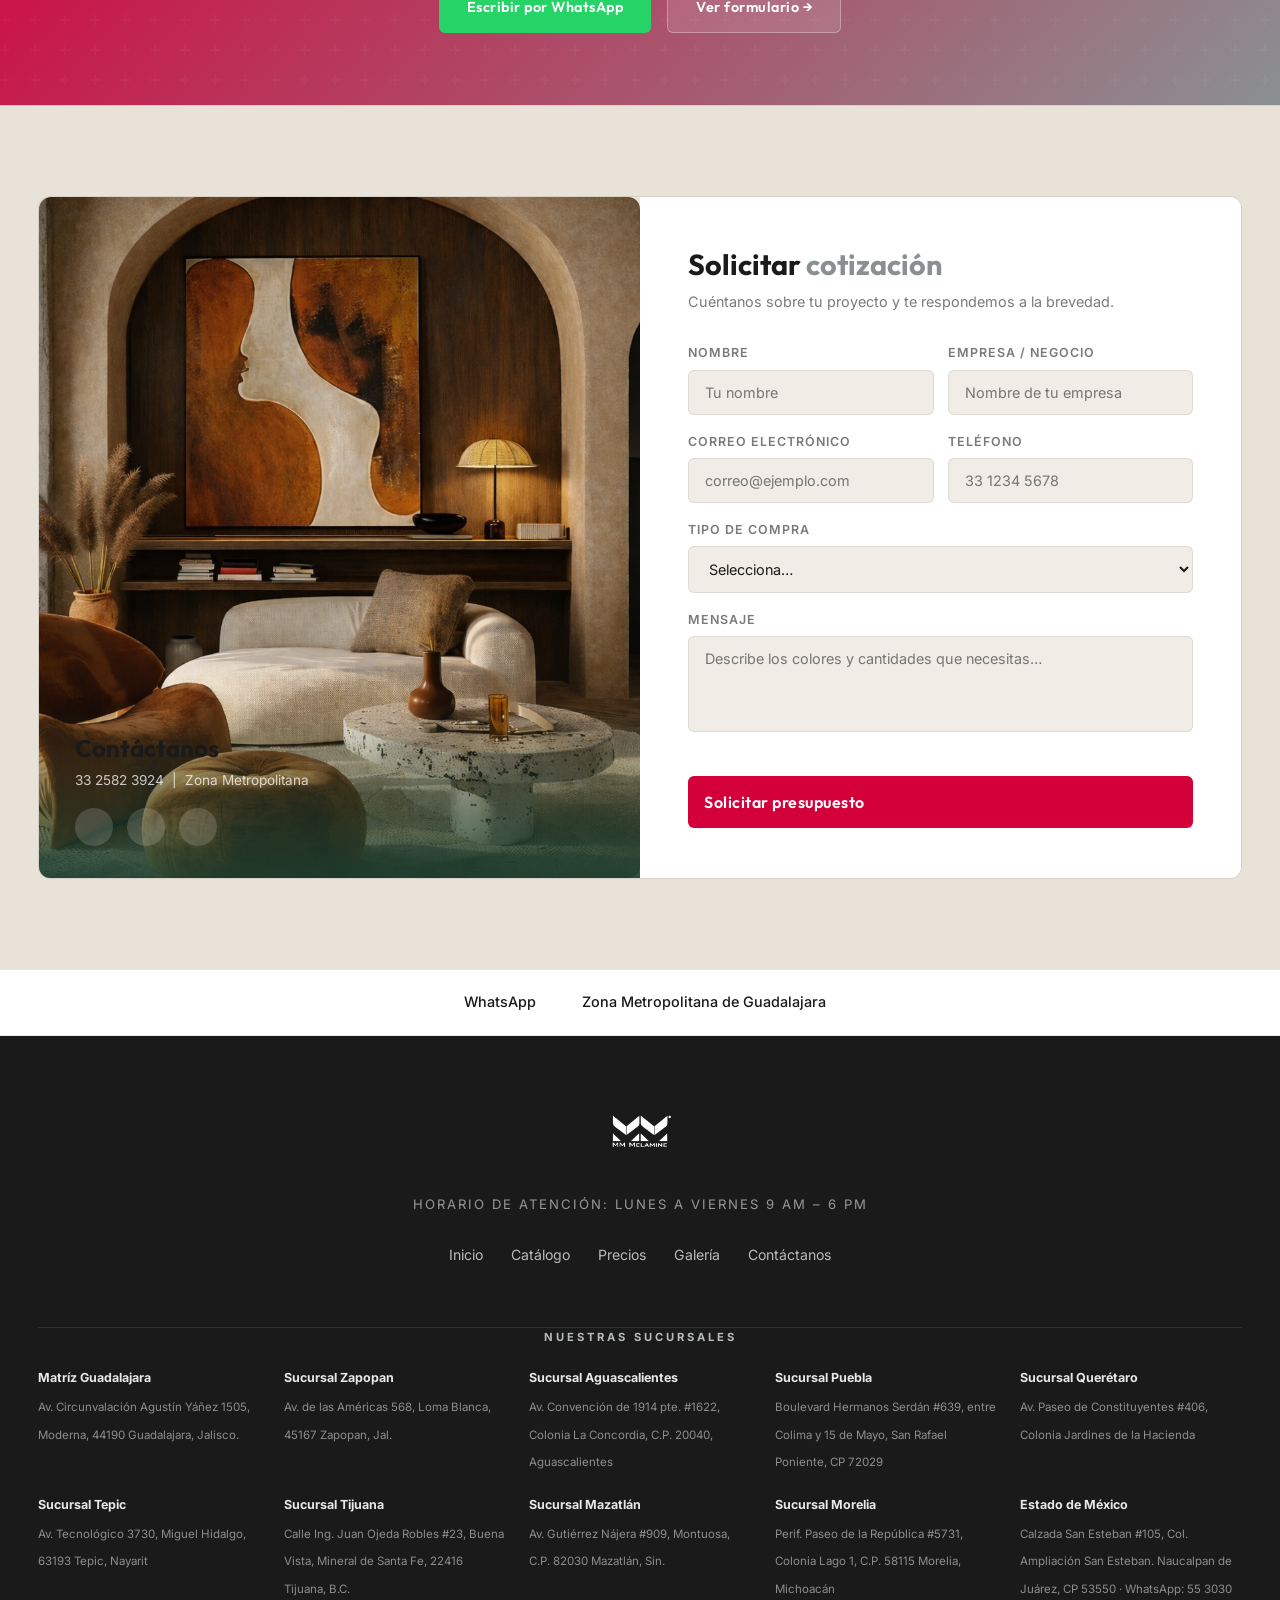
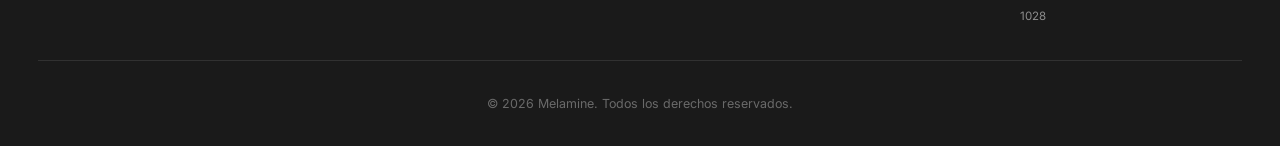
==== commit 86dc72d3: "agregado del logo" ====
--- a/html/index.html
+++ b/html/index.html
@@ -282,7 +282,8 @@
             <div class="solution-card-img">
               <img src="../imagenes/Fotos_Madera/Fresno%20Avena/fresno%20avena%20r.png" alt="Fresno Avena"
                 style="width:100%;height:100%;object-fit:cover;">
-              <div class="solution-circle-tag" style="background:rgba(212,184,150,0.85); color:#2a1a00;">FRESNO<br>AVENA</div>
+              <div class="solution-circle-tag" style="background:rgba(212,184,150,0.85); color:#2a1a00;">FRESNO<br>AVENA
+              </div>
             </div>
             <div class="solution-card-body">
               <strong>Fresno Avena</strong>
@@ -297,7 +298,8 @@
             <div class="solution-card-img">
               <img src="../imagenes/Fotos_Madera/ENCINO%20ALPISTE/encino%20alpiste%20(1).png" alt="Encino Alpiste"
                 style="width:100%;height:100%;object-fit:cover;">
-              <div class="solution-circle-tag" style="background:rgba(200,200,200,0.85); color:#1a1a1a;">ENCINO<br>ALPISTE</div>
+              <div class="solution-circle-tag" style="background:rgba(200,200,200,0.85); color:#1a1a1a;">
+                ENCINO<br>ALPISTE</div>
             </div>
             <div class="solution-card-body">
               <strong>Encino Alpiste</strong>
@@ -562,8 +564,8 @@
       <h2>¿Listo para tu <span>próximo proyecto?</span></h2>
       <p>Contáctanos hoy y recibe una cotización personalizada sin costo.</p>
       <div class="cta-banner-btns">
-        <a href="https://wa.me/523325823924?text=%C2%A1Hola!%20%F0%9F%91%8B%20Bienvenido%20a%20Melamine"
-          class="btn" style="background:#25D366; color:#fff;" target="_blank" rel="noopener"> Escribir por
+        <a href="https://wa.me/523325823924?text=%C2%A1Hola!%20%F0%9F%91%8B%20Bienvenido%20a%20Melamine" class="btn"
+          style="background:#25D366; color:#fff;" target="_blank" rel="noopener"> Escribir por
           WhatsApp</a>
         <a href="contacto.html" class="btn"
           style="background:rgba(255,255,255,0.12); border:1px solid rgba(255,255,255,0.3); color:#fff;">Ver formulario
@@ -644,13 +646,18 @@
     </svg>
   </a>
 
+  <!-- ========== MELAMINE LOGO FLOAT (left side) ========== -->
+  <div class="logo-float" aria-label="Melamine">
+    <img src="../imagenes/logoMmelamine.png" alt="MM Melamine Logo">
+  </div>
+
   <!-- ========== CONTACT BAR ========== -->
   <div class="contact-bar">
     <div class="contact-bar-inner">
       <div class="contact-bar-item">
         <span></span>
-        <a href="https://wa.me/523325823924?text=%C2%A1Hola!%20%F0%9F%91%8B%20Bienvenido%20a%20Melamine"
-          target="_blank" rel="noopener">WhatsApp</a>
+        <a href="https://wa.me/523325823924?text=%C2%A1Hola!%20%F0%9F%91%8B%20Bienvenido%20a%20Melamine" target="_blank"
+          rel="noopener">WhatsApp</a>
       </div>
       <div class="contact-bar-item">
         <span></span>
@@ -718,7 +725,8 @@
           </div>
           <div class="footer-location">
             <strong>Estado de México</strong>
-            <span>Calzada San Esteban #105, Col. Ampliación San Esteban. Naucalpan de Juárez, CP 53550 · WhatsApp: 55 3030 1028</span>
+            <span>Calzada San Esteban #105, Col. Ampliación San Esteban. Naucalpan de Juárez, CP 53550 · WhatsApp: 55
+              3030 1028</span>
           </div>
         </div>
       </div>
--- a/css/layout.css
+++ b/css/layout.css
@@ -161,13 +161,12 @@
   width: 100%;
   height: 100%;
   object-fit: cover;
-  filter: brightness(0.65);
 }
 
 .hero-overlay {
   position: absolute;
   inset: 0;
-  background: linear-gradient(to right, rgba(0, 0, 0, 0.55) 0%, rgba(0, 0, 0, 0.2) 60%, transparent 100%);
+  background: transparent;
   z-index: 1;
 }
 
--- a/css/components.css
+++ b/css/components.css
@@ -149,3 +149,30 @@
   box-shadow: 0 12px 32px rgba(37,211,102,0.55);
 }
 
+/* =========================================
+   MELAMINE LOGO FLOAT BUTTON (left side)
+   ========================================= */
+.logo-float {
+  position: fixed;
+  bottom: 28px;
+  left: 28px;
+  z-index: 999;
+  width: 80px;
+  height: 80px;
+  background: #fff;
+  border-radius: 50%;
+  display: flex;
+  align-items: center;
+  justify-content: center;
+  box-shadow: 0 6px 24px rgba(0, 0, 0, 0.18);
+  overflow: hidden;
+  border: 2px solid rgba(183, 205, 19, 0.4);
+  pointer-events: none;
+}
+
+.logo-float img {
+  width: 82%;
+  height: 82%;
+  object-fit: contain;
+}
+
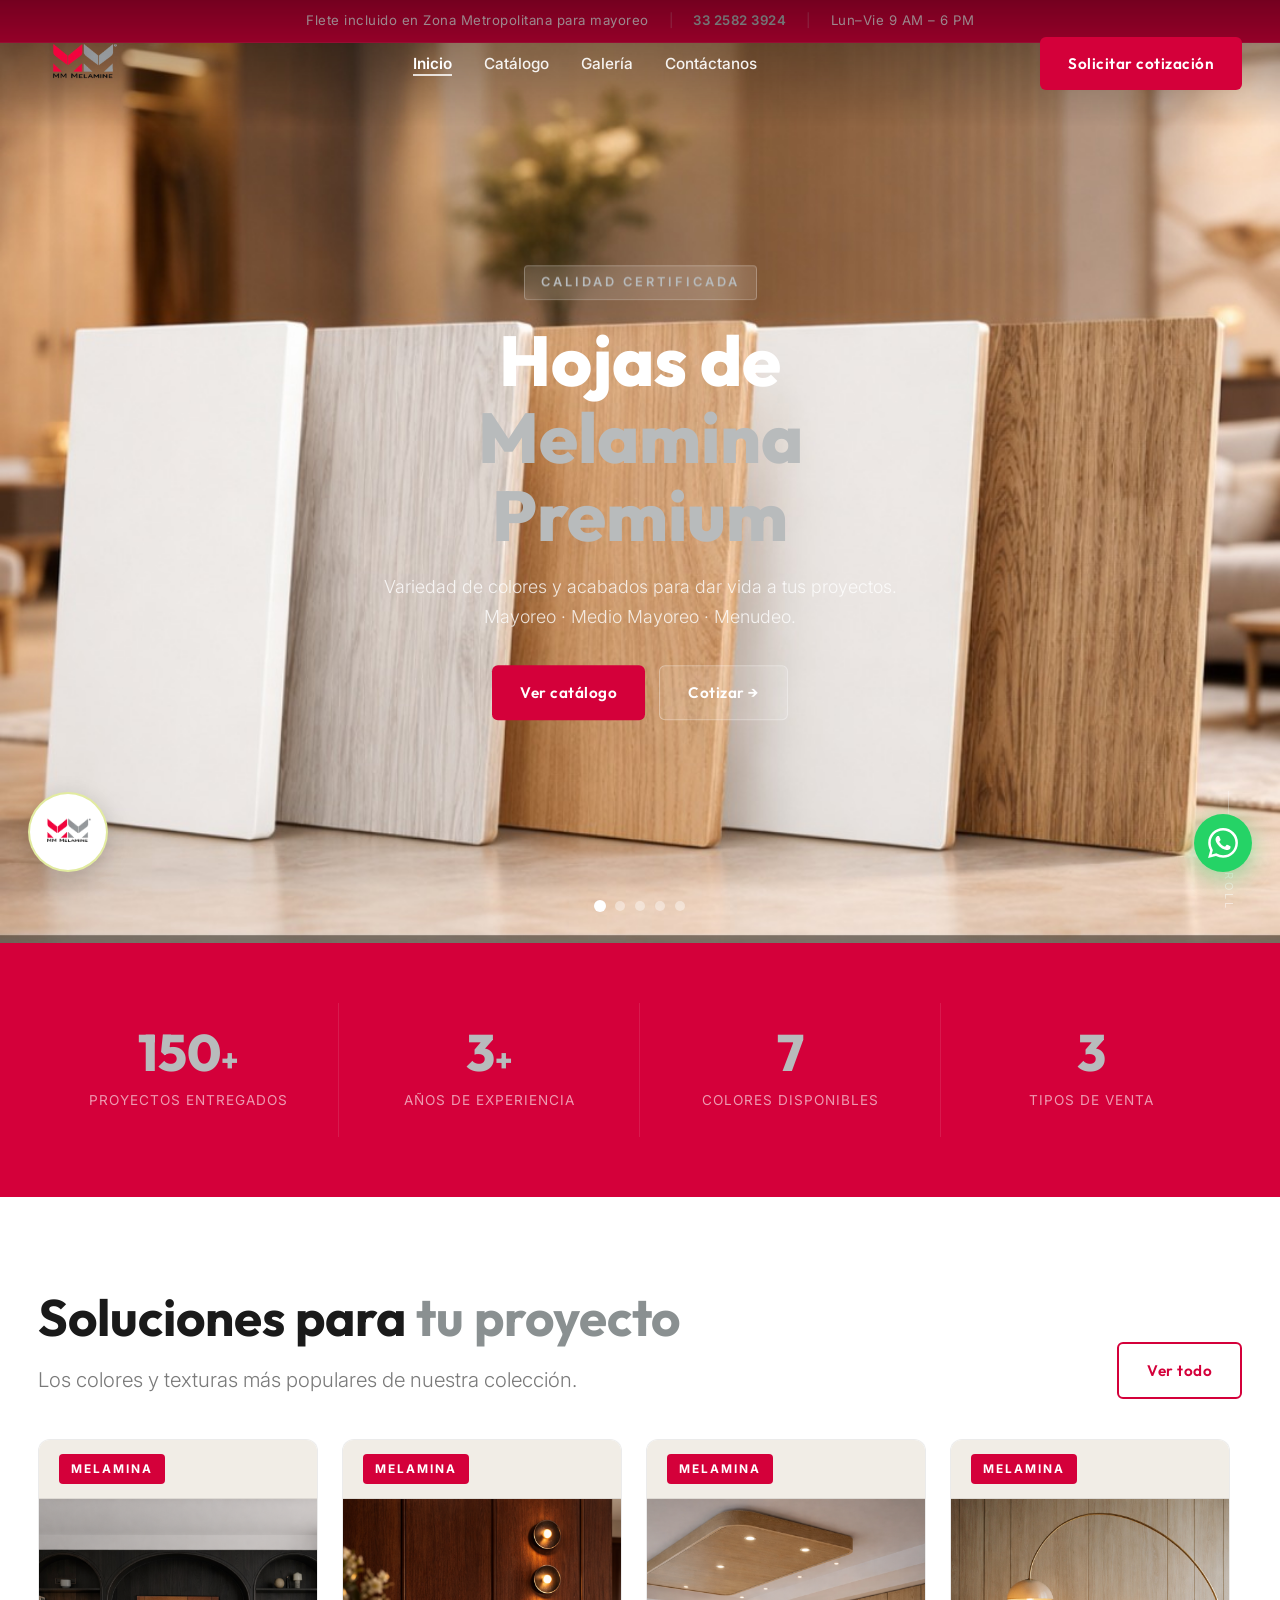
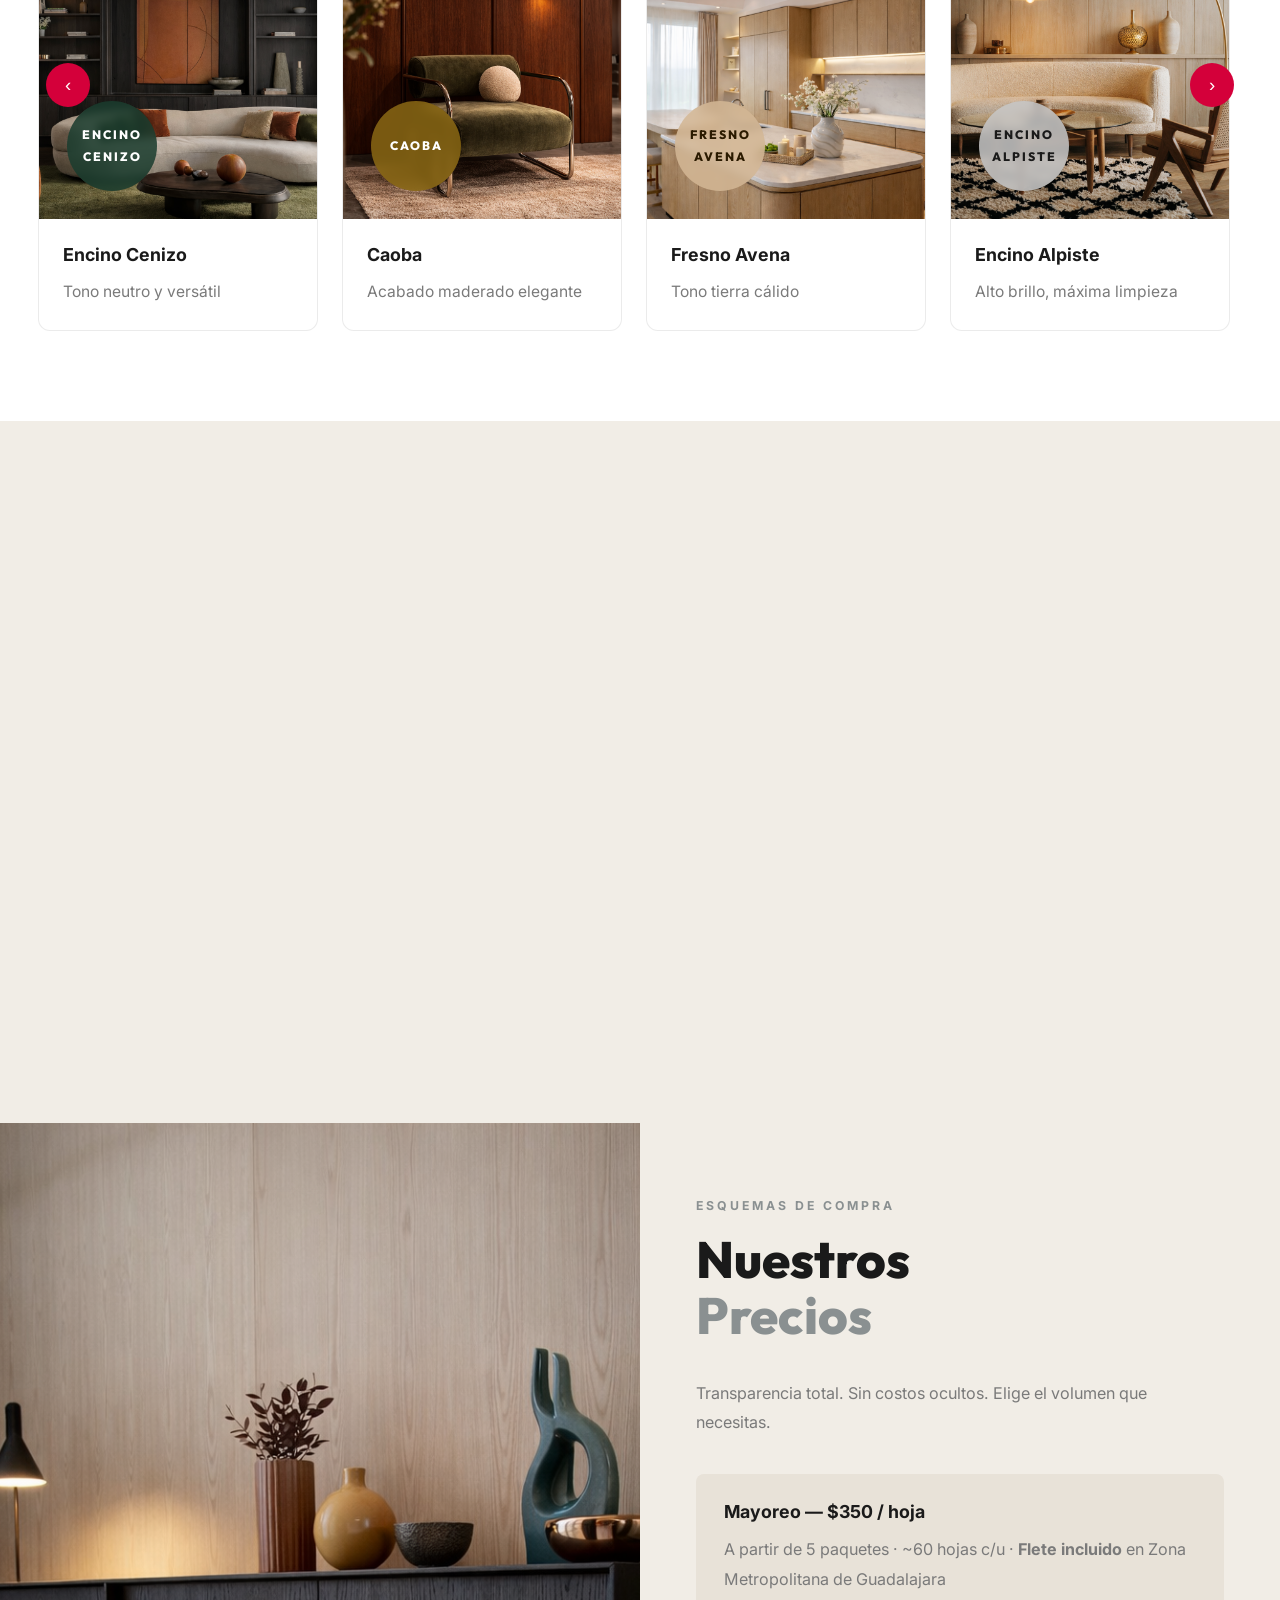
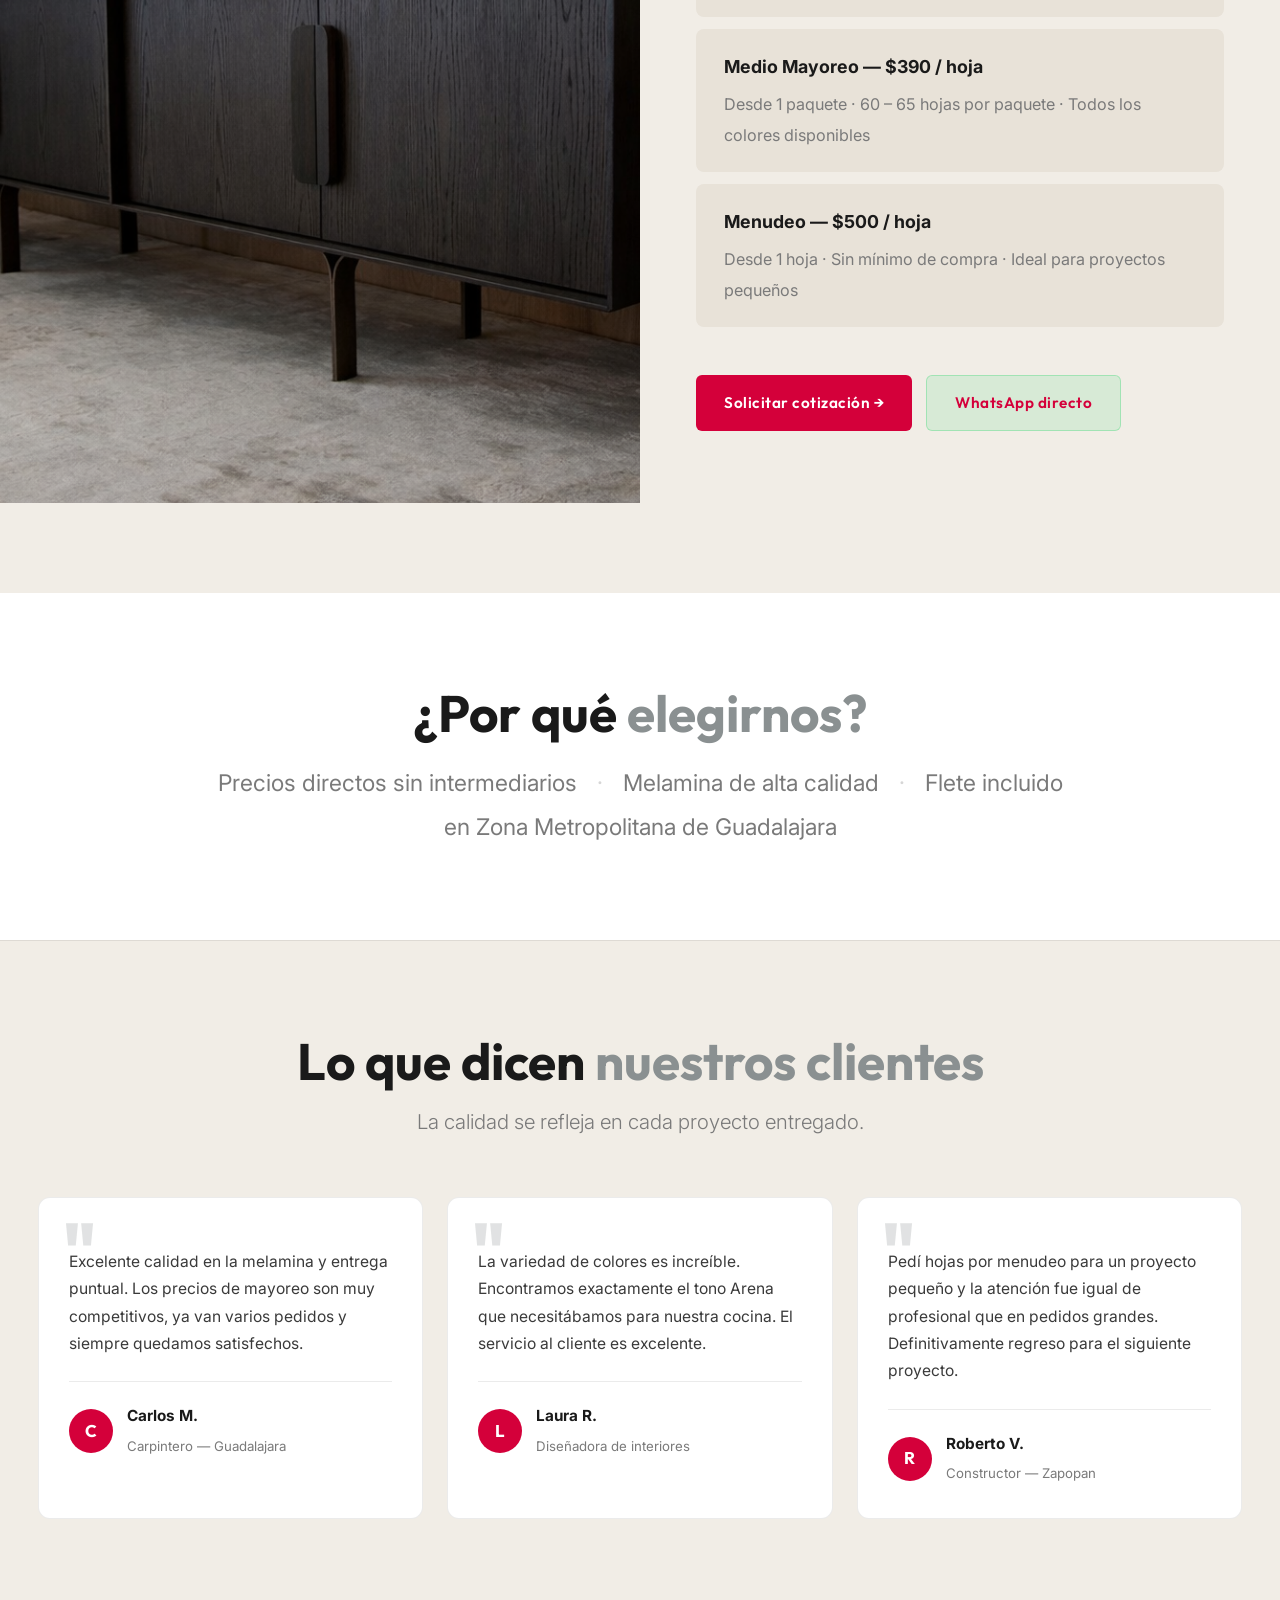
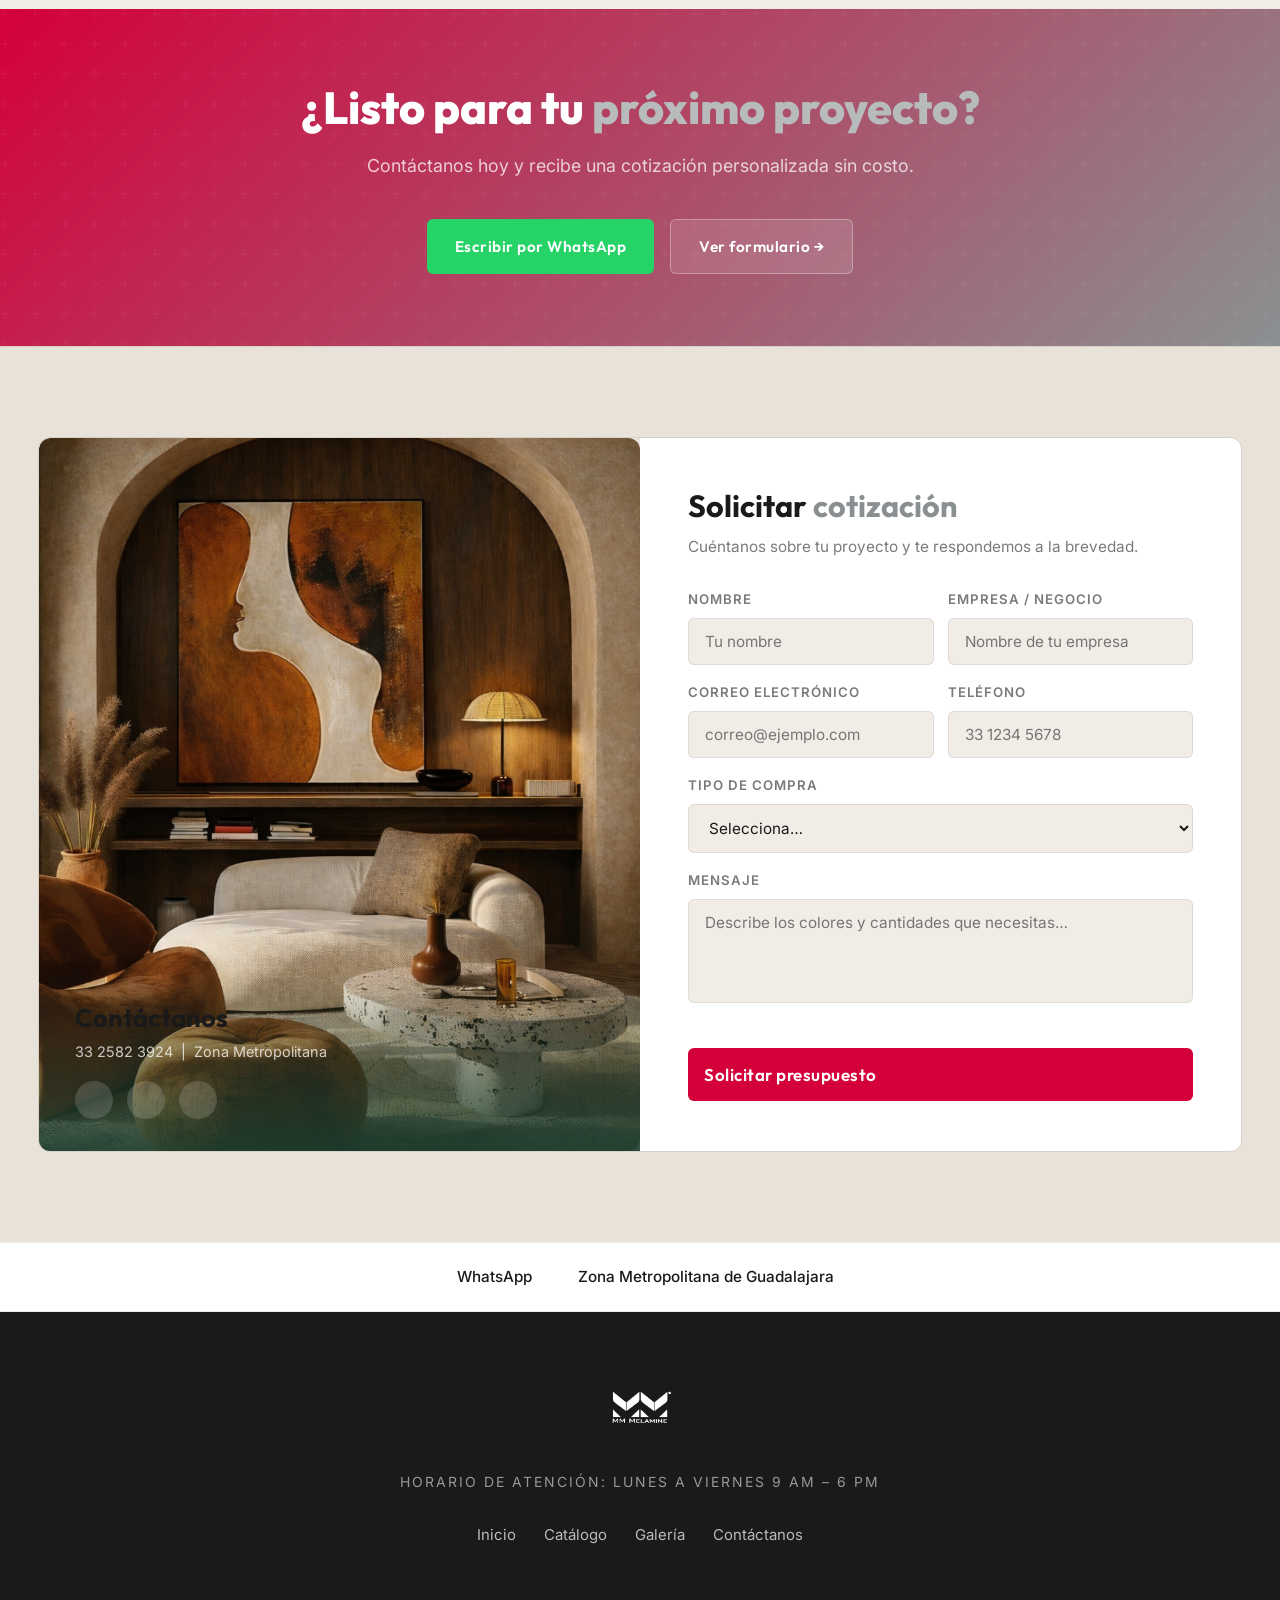
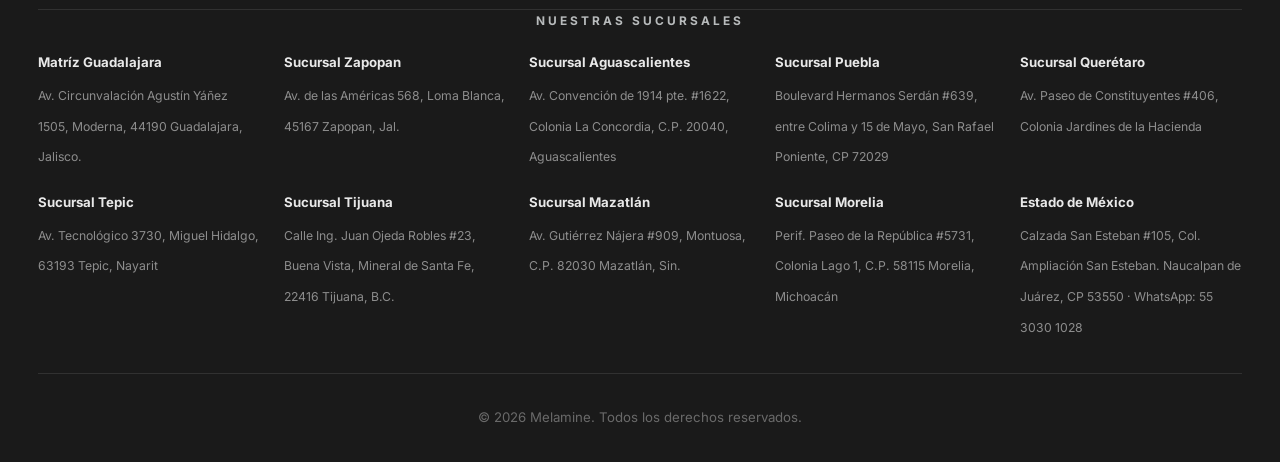
==== commit 7e181fcd: "cambio pagina 6 de marzo" ====
--- a/html/index.html
+++ b/html/index.html
@@ -14,6 +14,7 @@
   <link rel="stylesheet" href="../css/sections.css">
   <link rel="stylesheet" href="../css/responsive.css">
   <link rel="icon" type="image/png" href="../imagenes/logoMmelamine.png">
+
   <!-- Lucide icons (lightweight SVG icon set, no extra CDN needed — using emoji fallback for icons) -->
 </head>
 
@@ -39,7 +40,7 @@
       <ul class="nav-links" id="navLinks">
         <li><a href="index.html" class="active">Inicio</a></li>
         <li><a href="catalogo.html">Catálogo</a></li>
-        <li><a href="precios.html">Precios</a></li>
+
         <li><a href="galeria.html">Galería</a></li>
         <li><a href="contacto.html">Contáctanos</a></li>
       </ul>
@@ -63,8 +64,8 @@
           <p>Variedad de colores y acabados para dar vida a tus proyectos.<br>Mayoreo · Medio Mayoreo · Menudeo.</p>
           <div style="display:flex; gap:14px; flex-wrap:wrap;">
             <a href="catalogo.html" class="btn btn-green">Ver catálogo</a>
-            <a href="precios.html" class="btn"
-              style="background:rgba(255,255,255,0.12); border:1px solid rgba(255,255,255,0.3); color:#fff;">Ver precios
+            <a href="contacto.html" class="btn"
+              style="background:rgba(255,255,255,0.12); border:1px solid rgba(255,255,255,0.3); color:#fff;">Cotizar
               →</a>
           </div>
         </div>
@@ -126,7 +127,8 @@
           <h1>Calidad certificada<br><span>al mejor precio</span></h1>
           <p>Mayoreo · Medio Mayoreo · Menudeo. Flete incluido en zona metropolitana.</p>
           <div style="display:flex; gap:14px; flex-wrap:wrap;">
-            <a href="precios.html" class="btn btn-green">Ver precios</a>
+            <a href="contacto.html" class="btn btn-green">Ver precios
+              →</a>
             <a href="contacto.html" class="btn"
               style="background:rgba(255,255,255,0.12); border:1px solid rgba(255,255,255,0.3); color:#fff;">Cotizar
               →</a>
@@ -172,63 +174,6 @@
     </div>
   </section>
 
-  <!-- ========== CONí“CENOS – 3-col experience blocks ========== -->
-  <section class="section section-bg-cream" id="conocenos">
-    <div class="container">
-      <div class="section-header animate-on-scroll" style="text-align:center;">
-        <h2 class="section-title">Melamine: <span class="highlight-green">conócenos</span></h2>
-        <p class="section-subtitle" style="margin:12px auto 0;">Más que un proveedor — somos el aliado perfecto para
-          fabricantes y diseñadores de interiores.</p>
-      </div>
-      <div class="experience-grid animate-on-scroll">
-        <!-- Card 1 -->
-        <div class="exp-card">
-          <div class="exp-card-img"
-            style="background-image:url('../imagenes/Fotos_Madera/FRESNO/FRESNO%20R%20(1).png')"></div>
-          <div class="exp-card-content">
-            <div class="exp-card-num">01</div>
-            <h3>La Experiencia<br><span>Melamine</span></h3>
-          </div>
-          <div class="exp-card-footer">
-            <!-- [IMAGEN EN ESPERA: Foto de instalaciones o proceso de producción] -->
-            <p>Encuentra los productos que necesitas. Nos asociamos contigo para ofrecerte melaminas de la mejor
-              calidad, ya sea en mayoreo, medio mayoreo o menudeo.</p>
-          </div>
-        </div>
-        <!-- Card 2 -->
-        <div class="exp-card">
-          <div class="exp-card-img"
-            style="background-image:url('../imagenes/Fotos_Madera/Encino%20Algod%C3%B3n/encino%20algod%C3%B3n%20r%20(2).png')">
-          </div>
-          <div class="exp-card-content">
-            <div class="exp-card-num">02</div>
-            <h3>Colores<br><span>personalizados</span></h3>
-          </div>
-          <div class="exp-card-footer">
-            <!-- [IMAGEN EN ESPERA: Foto de proyectos personalizados / closets / cocinas] -->
-            <p>Queremos escucharte y encontrar los colores y acabados únicos para tu negocio, con tamaños a la medida y
-              los mejores precios.</p>
-          </div>
-        </div>
-        <!-- Card 3 -->
-        <div class="exp-card">
-          <div class="exp-card-img" style="background-image:url('../imagenes/Fotos_Madera/CAOBA/caoba2.png')"></div>
-          <div class="exp-card-content">
-            <div class="exp-card-num">03</div>
-            <h3>Soluciones<br><span>que transforman</span></h3>
-          </div>
-          <div class="exp-card-footer">
-            <!-- [IMAGEN EN ESPERA: Foto de ambiente terminado (cocina, oficina, recámara)] -->
-            <p>Más que productos, ofrecemos proyectos completos que transforman tu espacio con acabados duraderos y
-              elegantes.</p>
-          </div>
-        </div>
-      </div>
-      <div class="experience-section-cta animate-on-scroll">
-        <a href="catalogo.html" class="btn btn-green">Ver catálogo completo</a>
-      </div>
-    </div>
-  </section>
 
   <!-- ========== SOLUCIONES – Product carousel ========== -->
   <section class="section solutions-section" id="soluciones">
@@ -425,24 +370,34 @@
       <!-- Image col (clipped) -->
       <div class="certs-image-col">
         <img src="../imagenes/Fotos_Madera/ENCINO%20DAKAR/ENCINO%20DAKAR%20R%20(1).png" alt="Cocina con melamina"
-          style="width:100%; height:100%; object-fit:cover; display:block; min-height:600px;">
+          style="width:100%; height:100%; object-fit:cover; display:block; min-height:700px;">
       </div>
       <!-- Content col -->
-      <div class="certs-content-col animate-on-scroll">
+      <div class="certs-content-col animate-on-scroll" style="padding:72px 56px;">
+        <p
+          style="font-size:0.72rem; font-weight:700; letter-spacing:3px; text-transform:uppercase; color:var(--green-mid); margin-bottom:14px;">
+          Esquemas de compra</p>
         <h2 class="certs-title">Nuestros<br><span class="highlight-green">Precios</span></h2>
+        <p style="color:var(--text-muted); margin-bottom:36px; font-size:0.95rem;">Transparencia total. Sin costos
+          ocultos. Elige el volumen que necesitas.</p>
         <div class="cert-block">
-          <strong> Mayoreo — $350 por paquete</strong>
-          <span>A partir de 5 paquetes · 60 hojas c/u · <b>Flete incluido</b> en zona metropolitana</span>
+          <strong>Mayoreo — $350 / hoja</strong>
+          <span>A partir de 5 paquetes · ~60 hojas c/u · <b>Flete incluido</b> en Zona Metropolitana de Guadalajara</span>
         </div>
         <div class="cert-block">
-          <strong> Medio Mayoreo — $390 por paquete</strong>
-          <span>Desde 1 paquete · Paquetes de 60 a 65 hojas (puede variar)</span>
+          <strong>Medio Mayoreo — $390 / hoja</strong>
+          <span>Desde 1 paquete · 60 – 65 hojas por paquete · Todos los colores disponibles</span>
         </div>
         <div class="cert-block">
-          <strong> Menudeo — $500 por hoja</strong>
-          <span>Desde 1 hoja · Sin mínimo de compra</span>
-        </div>
-        <a href="precios.html" class="btn btn-green" style="margin-top:28px;">Ver todos los precios →</a>
+          <strong>Menudeo — $500 / hoja</strong>
+          <span>Desde 1 hoja · Sin mínimo de compra · Ideal para proyectos pequeños</span>
+        </div>
+        <div style="display:flex; gap:14px; flex-wrap:wrap; margin-top:36px;">
+          <a href="contacto.html" class="btn btn-green">Solicitar cotización →</a>
+          <a href="https://wa.me/523325823924?text=%C2%A1Hola!%20quiero%20una%20cotizaci%C3%B3n" target="_blank"
+            class="btn"
+            style="background:rgba(37,211,102,0.12); border:1px solid rgba(37,211,102,0.3); color:var(--green-dark);">WhatsApp directo</a>
+        </div>
       </div>
     </div>
   </section>
@@ -450,59 +405,15 @@
   <!-- ========== BENEFICIOS ========== -->
   <section class="section section-bg-white" id="beneficios">
     <div class="container">
-      <div class="section-header animate-on-scroll" style="text-align:center;">
+      <div class="animate-on-scroll" style="text-align:center; max-width:860px; margin:0 auto;">
         <h2 class="section-title">¿Por qué <span class="highlight-green">elegirnos?</span></h2>
-        <p class="section-subtitle" style="margin:12px auto 0;">Calidad comprobada y precios justificados que respaldan
-          cada uno de tus proyectos.</p>
-      </div>
-      <div class="features-grid animate-on-scroll">
-        <div class="feature-card">
-          <div class="feature-icon"></div>
-          <h3>Calidad Premium</h3>
-          <p>Hojas de melamina con acabados resistentes y duraderos para todo tipo de uso comercial y residencial.</p>
-        </div>
-        <div class="feature-card">
-          <div class="feature-icon"></div>
-          <h3>Precios Competitivos</h3>
-          <p>Los mejores precios del mercado en mayoreo, medio mayoreo y menudeo. Ahorra más comprando más.</p>
-        </div>
-        <div class="feature-card">
-          <div class="feature-icon"></div>
-          <h3>Envío Incluido</h3>
-          <p>Flete incluido en zona metropolitana para todas las compras de mayoreo. Sin cargos ocultos.</p>
-        </div>
-      </div>
-    </div>
-  </section>
-
-  <!-- ========== Cí“MO FUNCIONA ========== -->
-  <section class="section section-bg-white process-section" id="proceso">
-    <div class="container">
-      <div class="section-header animate-on-scroll" style="text-align:center;">
-        <h2 class="section-title">¿Cómo <span class="highlight-green">funciona?</span></h2>
-        <p class="section-subtitle" style="margin:12px auto 0;">Tres pasos simples para tener tu melamina lista.</p>
-      </div>
-      <div class="process-steps animate-on-scroll">
-        <div class="process-step">
-          <div class="process-step-num">01</div>
-          <div class="process-step-icon"></div>
-          <h3>Elige tu color</h3>
-          <p>Explora nuestro catálogo y selecciona el color y acabado que mejor va con tu proyecto.</p>
-        </div>
-        <div class="process-connector"></div>
-        <div class="process-step">
-          <div class="process-step-num">02</div>
-          <div class="process-step-icon"></div>
-          <h3>Solicita cotización</h3>
-          <p>Contáctanos por WhatsApp o llena el formulario. Te respondemos a la brevedad con el mejor precio.</p>
-        </div>
-        <div class="process-connector"></div>
-        <div class="process-step">
-          <div class="process-step-num">03</div>
-          <div class="process-step-icon"></div>
-          <h3>Recibe tu pedido</h3>
-          <p>Coordinamos la entrega en zona metropolitana. Flete incluido en compras de mayoreo.</p>
-        </div>
+        <p style="margin-top:18px; font-size:1.35rem; color:var(--text-muted); line-height:1.9;">
+          Precios directos sin intermediarios
+          <span class="frase-sep">·</span>
+          Melamina de alta calidad
+          <span class="frase-sep">·</span>
+          Flete incluido en Zona Metropolitana de Guadalajara
+        </p>
       </div>
     </div>
   </section>
@@ -678,7 +589,7 @@
         <nav class="footer-nav">
           <a href="index.html">Inicio</a>
           <a href="catalogo.html">Catálogo</a>
-          <a href="precios.html">Precios</a>
+
           <a href="galeria.html">Galería</a>
           <a href="contacto.html">Contáctanos</a>
         </nav>
--- a/css/base.css
+++ b/css/base.css
@@ -22,16 +22,16 @@
 }
 
 .section-title {
-  font-size: clamp(1.8rem, 3.5vw, 2.8rem);
+  font-size: clamp(2.2rem, 4vw, 3.2rem);
   font-weight: 700;
   line-height: 1.2;
 }
 
 .section-subtitle {
-  font-size: 1.05rem;
+  font-size: 1.2rem;
   color: var(--text-muted);
-  max-width: 580px;
-  margin-top: 12px;
+  max-width: 600px;
+  margin-top: 14px;
   font-weight: 300;
 }
 
--- a/css/sections.css
+++ b/css/sections.css
@@ -48,14 +48,14 @@
 
 html {
   scroll-behavior: smooth;
-  font-size: 16px;
+  font-size: 17px;
 }
 
 body {
   font-family: var(--font-body);
   background: var(--bg-cream);
   color: var(--text-body);
-  line-height: 1.7;
+  line-height: 1.8;
   overflow-x: hidden;
   -webkit-font-smoothing: antialiased;
 }
@@ -184,9 +184,9 @@
 }
 
 .exp-card-footer p {
-  font-size: 0.9rem;
+  font-size: 1rem;
   color: var(--text-body);
-  line-height: 1.65;
+  line-height: 1.75;
 }
 
 .experience-section-cta {
@@ -307,13 +307,13 @@
 
 .solution-card-body strong {
   display: block;
-  font-size: 0.95rem;
+  font-size: 1.05rem;
   color: var(--text-dark);
-  margin-bottom: 4px;
+  margin-bottom: 5px;
 }
 
 .solution-card-body span {
-  font-size: 0.82rem;
+  font-size: 0.92rem;
   color: var(--text-muted);
 }
 
@@ -476,7 +476,7 @@
 .certs-image-col {
   position: relative;
   overflow: hidden;
-  clip-path: polygon(0 0, 85% 0, 100% 50%, 85% 100%, 0 100%);
+  background: var(--bg-cream-mid);
 }
 
 .certs-image-col img {
@@ -532,13 +532,13 @@
 
 .cert-block strong {
   display: block;
+  font-size: 1.05rem;
+  color: var(--text-dark);
+  margin-bottom: 6px;
+}
+
+.cert-block span {
   font-size: 0.95rem;
-  color: var(--text-dark);
-  margin-bottom: 4px;
-}
-
-.cert-block span {
-  font-size: 0.85rem;
   color: var(--text-muted);
 }
 
@@ -1579,3 +1579,115 @@
     padding: 16px 20px;
   }
 }
+
+/* =========================================
+   FRANJA ROJA / PROMO BAR
+   ========================================= */
+.promo-bar {
+  background: #C1001A;
+  color: #fff;
+  padding: 10px 28px;
+  display: flex;
+  align-items: center;
+  justify-content: center;
+  gap: 18px;
+  flex-wrap: wrap;
+  font-size: 0.82rem;
+  font-weight: 500;
+  letter-spacing: 0.3px;
+  position: relative;
+  z-index: 999;
+}
+
+.promo-bar a {
+  color: #fff;
+  font-weight: 700;
+  text-decoration: underline;
+  text-underline-offset: 3px;
+  transition: opacity 0.2s;
+}
+
+.promo-bar a:hover {
+  opacity: 0.8;
+}
+
+.promo-sep {
+  color: rgba(255, 255, 255, 0.35);
+}
+
+/* =========================================
+   CONÓCENOS – PILLARS ROW
+   ========================================= */
+.conocenos-pillars {
+  display: grid;
+  grid-template-columns: repeat(4, 1fr);
+  gap: 0;
+  border: 1px solid var(--divider);
+  border-radius: var(--radius-card);
+  overflow: hidden;
+  margin: 40px 0 0;
+}
+
+.conocenos-pillar {
+  padding: 28px 32px;
+  border-right: 1px solid var(--divider);
+  background: var(--bg-white);
+  transition: var(--transition);
+}
+
+.conocenos-pillar:last-child {
+  border-right: none;
+}
+
+.conocenos-pillar:hover {
+  background: var(--bg-cream);
+}
+
+.conocenos-pillar strong {
+  display: block;
+  font-family: var(--font-heading);
+  font-size: 1.2rem;
+  font-weight: 800;
+  color: var(--green-dark);
+  margin-bottom: 4px;
+}
+
+.conocenos-pillar span {
+  font-size: 0.82rem;
+  color: var(--text-muted);
+  line-height: 1.5;
+}
+
+@media (max-width: 768px) {
+  .conocenos-pillars {
+    grid-template-columns: repeat(2, 1fr);
+  }
+
+  .conocenos-pillar {
+    border-bottom: 1px solid var(--divider);
+  }
+
+  .promo-bar {
+    font-size: 0.75rem;
+    gap: 10px;
+  }
+}
+
+/* =========================================
+   BENEFICIOS – FRASE
+   ========================================= */
+.beneficios-frase {
+  font-family: 'Bebas Neue', cursive;
+  font-size: clamp(1.3rem, 3vw, 2.2rem);
+  line-height: 1.4;
+  margin-top: 24px;
+  color: var(--text-dark);
+  letter-spacing: 2px;
+}
+
+.frase-sep {
+  display: inline-block;
+  margin: 0 14px;
+  opacity: 0.3;
+  color: var(--text-muted);
+}
